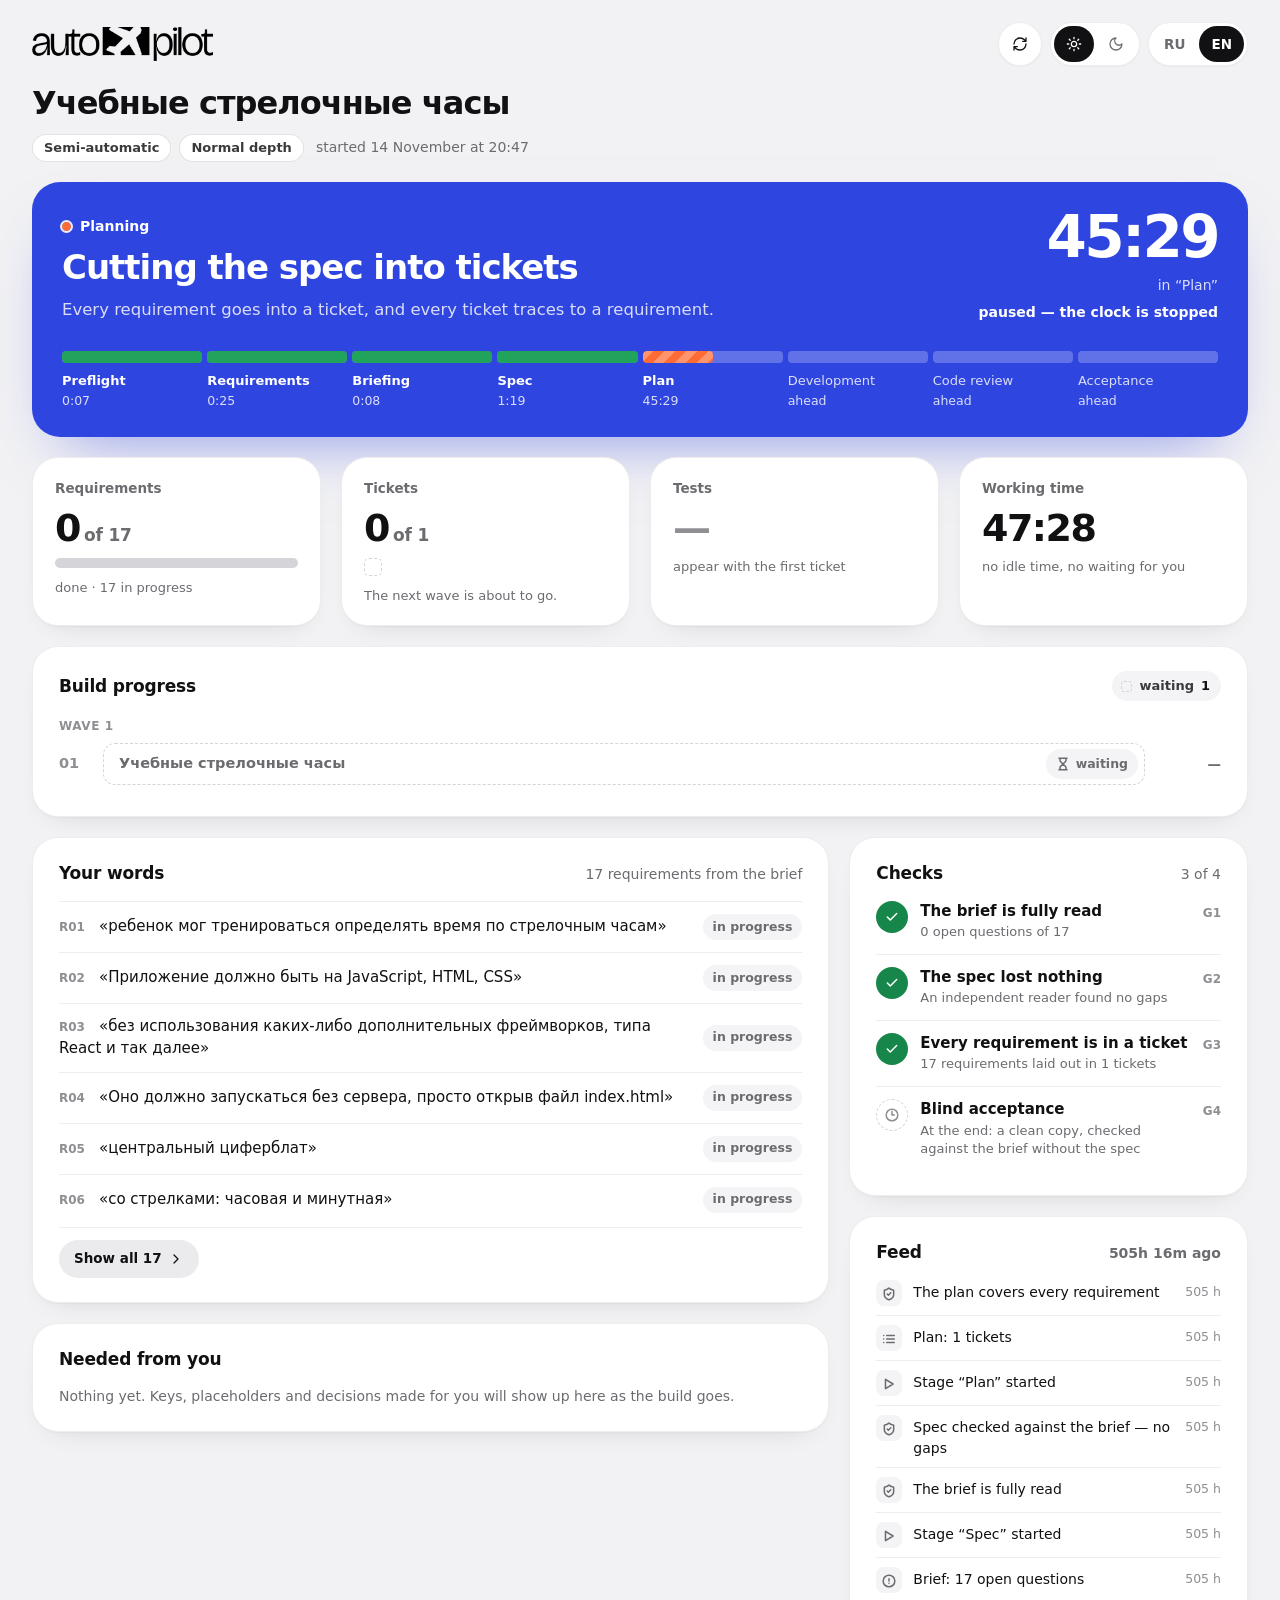
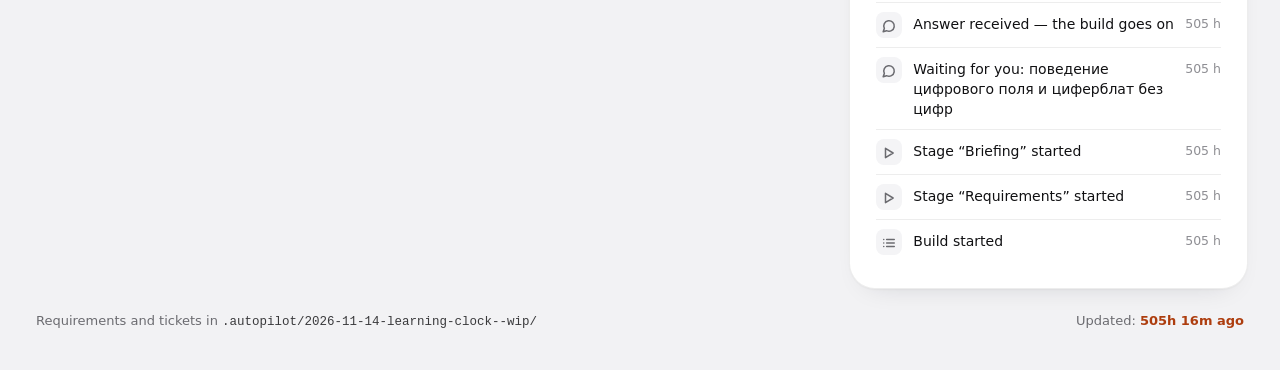
==== .autopilot/dashboard.html @ ff35b26d "Autopilot: план сборки Autopilot-Run: 2026-11-14-learning-clock" ====
<!doctype html>
<html lang="ru">
<head>
<meta charset="utf-8">
<meta name="viewport" content="width=device-width, initial-scale=1">
<title>autopilot</title>
<style>
  /* Цвет здесь — сигнал, а не украшение: у каждого состояния сборки свой.
     Синий — идёт работа, оранжевый — ждём человека или таск пишется,
     зелёный — сдано, бирюзовый — проверка, фиолетовый — ремонт, красный — упало. */
  :root{
    --bg:#F2F2F4; --card:#fff; --inset:#F4F4F6; --soft:#EBEBEE; --line:rgba(0,0,0,.07); --line2:rgba(0,0,0,.11);
    --tx:#111113; --tx2:#3A3A3C; --mut:#6B6B70; --quiet:#8E8E93;
    --hero:#2F45E0; --hero-shadow:rgba(40,60,220,.55);
    --done:#17864A; --done-soft:#E2F3E9; --done-tx:#126B3B;
    --now:#FF6B35; --now-on:#1A0D06; --now-soft:#FFE9DF; --now-tx:#AD3D0E;
    --rev:#0B7F8A; --rev-soft:#DDF2F4; --rev-tx:#08666F;
    --fix:#7C3AED; --fix-soft:#EFE7FE; --fix-tx:#6427D0;
    --bad:#DC2626; --bad-soft:#FDE6E6; --bad-tx:#B01C1C;
    --idle:#D4D4D9; --logo-filter:none;
    --sh:0 1px 2px rgba(0,0,0,.04),0 12px 30px -20px rgba(20,24,40,.2);
    --sh-raised:0 1px 2px rgba(0,0,0,.035),0 16px 36px -24px rgba(20,24,40,.24);
  }
  @media (prefers-color-scheme:dark){
    :root:not([data-theme]){
      --bg:#17181B; --card:#222327; --inset:#2C2D32; --soft:#323338; --line:rgba(255,255,255,.08); --line2:rgba(255,255,255,.14);
      --tx:#F2F2F3; --tx2:#C7C7CC; --mut:#A3A3AA; --quiet:#85858C;
      --hero:#2639C2; --hero-shadow:rgba(0,0,0,.7);
      --done:#1E9A56; --done-soft:#1C3527; --done-tx:#5BD68C;
      --now-soft:#43271C; --now-tx:#FF8A5C;
      --rev:#0E8A96; --rev-soft:#163538; --rev-tx:#6FD6E0;
      --fix:#8B4DF5; --fix-soft:#2F2448; --fix-tx:#BFA2FF;
      --bad:#E5383B; --bad-soft:#47201F; --bad-tx:#FF8B8B;
      --idle:#4A4B51; --logo-filter:invert(1);
      --sh:0 1px 0 rgba(255,255,255,.03) inset,0 12px 30px -20px rgba(0,0,0,.75);
      --sh-raised:0 16px 36px -24px rgba(0,0,0,.8);
      color-scheme:dark;
    }
  }
  :root[data-theme="dark"]{
    --bg:#17181B; --card:#222327; --inset:#2C2D32; --soft:#323338; --line:rgba(255,255,255,.08); --line2:rgba(255,255,255,.14);
    --tx:#F2F2F3; --tx2:#C7C7CC; --mut:#A3A3AA; --quiet:#85858C;
    --hero:#2639C2; --hero-shadow:rgba(0,0,0,.7);
    --done:#1E9A56; --done-soft:#1C3527; --done-tx:#5BD68C;
    --now-soft:#43271C; --now-tx:#FF8A5C;
    --rev:#0E8A96; --rev-soft:#163538; --rev-tx:#6FD6E0;
    --fix:#8B4DF5; --fix-soft:#2F2448; --fix-tx:#BFA2FF;
    --bad:#E5383B; --bad-soft:#47201F; --bad-tx:#FF8B8B;
    --idle:#4A4B51; --logo-filter:invert(1);
    --sh:0 1px 0 rgba(255,255,255,.03) inset,0 12px 30px -20px rgba(0,0,0,.75);
    --sh-raised:0 16px 36px -24px rgba(0,0,0,.8);
    color-scheme:dark;
  }
  *{box-sizing:border-box}
  [hidden]{display:none!important}
  html{-webkit-text-size-adjust:100%}
  body{margin:0;background:var(--bg);color:var(--tx);
    font:15px/1.5 -apple-system,BlinkMacSystemFont,"SF Pro Text","Segoe UI",system-ui,sans-serif;
    -webkit-font-smoothing:antialiased;font-synthesis-weight:none}
  ::selection{background:rgba(255,107,53,.25)}
  :focus-visible{outline:2px solid var(--now);outline-offset:3px}
  code,.mono{font-family:ui-monospace,"SF Mono",Menlo,Consolas,monospace}
  .tnum,.big b,.tv,.s-time,.tl-time,.ev em{font-variant-numeric:tabular-nums}
  .wrap{max-width:1320px;margin:0 auto;padding:22px 32px 40px;display:flex;flex-direction:column;gap:20px;min-width:0}
  .card{background:var(--card);border:1px solid var(--line);border-radius:26px;box-shadow:var(--sh);padding:24px 26px;min-width:0}
  .ic{width:16px;height:16px;flex:0 0 auto;fill:none;stroke:currentColor;stroke-width:1.9;stroke-linecap:round;stroke-linejoin:round}
  .ic.xs{width:14px;height:14px;stroke-width:2.6}
  .ic.m{width:20px;height:20px}
  .wt{font-size:17px;font-weight:650;letter-spacing:-.01em;margin:0;line-height:1.3;display:flex;align-items:center;gap:10px}
  .whead{display:flex;align-items:baseline;justify-content:space-between;gap:8px 12px;margin-bottom:16px;flex-wrap:wrap}
  .whead>span{font-size:14px;color:var(--mut)}

  /* ── верх ─────────────────────────────────────────────────── */
  .top{display:flex;align-items:center;justify-content:space-between;gap:12px;flex-wrap:wrap}
  .logo{height:34px;width:auto;display:block;filter:var(--logo-filter)}
  .tools{display:flex;gap:8px;align-items:center;flex-wrap:wrap}
  .tabs{display:inline-flex;gap:2px;padding:3px;border-radius:999px;background:var(--card);border:1px solid var(--line);box-shadow:var(--sh-raised)}
  .tabs button,.iconbtn{appearance:none;border:0;font:inherit;cursor:pointer;display:inline-flex;align-items:center;justify-content:center}
  .tabs button{height:36px;min-width:40px;padding:0 12px;border-radius:999px;background:transparent;color:var(--mut);font-size:13.5px;font-weight:650;transition:background .2s,color .2s}
  .tabs button:hover{color:var(--tx)}
  .tabs button[aria-pressed="true"]{background:var(--tx);color:var(--card)}
  .iconbtn{width:44px;height:44px;border-radius:999px;border:1px solid var(--line);background:var(--card);box-shadow:var(--sh-raised);color:var(--tx);transition:transform .15s}
  .iconbtn:active{transform:scale(.96)}
  /* «Обновить сейчас»: пока state.js грузится, стрелка крутится — нажатие видно */
  .iconbtn.busy svg{animation:spin .8s linear infinite}
  @keyframes spin{to{transform:rotate(360deg)}}
  .title h1{margin:0;font-size:32px;line-height:1.12;font-weight:700;letter-spacing:-.03em;text-wrap:balance;overflow-wrap:anywhere}
  .meta{display:flex;flex-wrap:wrap;align-items:center;gap:8px;margin-top:12px}
  .tag{display:inline-flex;align-items:center;height:28px;padding:0 11px;border-radius:999px;background:var(--card);border:1px solid var(--line2);font-size:13px;font-weight:600;color:var(--tx2)}
  .meta .when{font-size:14px;color:var(--mut);margin-left:4px}
  #link{background:var(--now);color:var(--now-on);border-radius:18px;padding:14px 18px;font-weight:600;font-size:14.5px;line-height:1.45;margin-bottom:0}
  .lost{max-width:1320px;margin:0 auto;padding:16px 32px 0}

  /* ── шапка состояния ─────────────────────────────────────────── */
  .hero{--h-tx:#fff;--h-mut:rgba(255,255,255,.82);--h-track:rgba(255,255,255,.24);
    border-radius:28px;padding:28px 30px 26px;display:flex;flex-direction:column;gap:28px;
    background:var(--hero);color:var(--h-tx);box-shadow:0 30px 60px -32px var(--hero-shadow);min-width:0}
  .hero.ask{background:#FF6B35;--h-tx:#1A0D06;--h-mut:rgba(26,13,6,.74);--h-track:rgba(26,13,6,.16);box-shadow:0 30px 60px -30px rgba(200,70,20,.6)}
  .hero.won{background:#17864A;--h-track:rgba(255,255,255,.22);box-shadow:0 30px 60px -30px rgba(23,134,74,.6)}
  .hero.bad{background:#C81E1E;--h-track:rgba(255,255,255,.22);box-shadow:0 30px 60px -30px rgba(200,30,30,.55)}
  .hero-top{display:flex;flex-wrap:wrap;justify-content:space-between;align-items:flex-end;gap:20px 40px}
  .hero-main{flex:1 1 420px;min-width:0}
  .state{display:inline-flex;align-items:center;gap:9px;font-size:14px;font-weight:700;margin-bottom:12px}
  .hero h2{margin:0;font-size:34px;line-height:1.1;font-weight:700;letter-spacing:-.03em;text-wrap:balance;max-width:32ch;overflow-wrap:anywhere}
  .lead{margin:12px 0 0;font-size:16.5px;line-height:1.5;color:var(--h-mut);max-width:64ch}
  .lead b{color:var(--h-tx);font-weight:650}
  .big{text-align:right;flex:0 0 auto}
  .big b{display:block;font-size:58px;line-height:.95;font-weight:700;letter-spacing:-.045em}
  .big b small{font-size:24px;letter-spacing:-.02em;font-weight:600;margin-left:6px}
  .big>span{display:block;font-size:14px;color:var(--h-mut);margin-top:10px}
  .big .paused{display:block;margin-top:6px;font-weight:650;color:var(--h-tx)}
  .hint{display:inline-flex;align-items:center;gap:10px;margin-top:18px;min-height:44px;padding:8px 18px;border-radius:22px;background:#1A0D06;color:#fff;font-size:15px;font-weight:600;line-height:1.35}
  .track{display:grid;grid-template-columns:repeat(8,minmax(0,1fr));gap:5px}
  .seg{height:12px;border-radius:4px;background:var(--h-track);overflow:hidden}
  .seg i{display:block;height:100%;border-radius:4px}
  .s-done .seg i{width:100%;background:#21A35B}
  .hero.won .s-done .seg i,.hero.bad .s-done .seg i{background:#fff}
  .hero.ask .s-done .seg i{background:#1A0D06}
  .s-now .seg i{background-color:var(--now)}
  .hero.ask .s-now .seg i{background-color:#fff}
  .s-fail .seg i{width:100%;background:#fff}
  .s-skip .seg{background:repeating-linear-gradient(135deg,var(--h-track) 0 4px,transparent 4px 8px)}
  .s-name{display:block;margin-top:10px;font-size:13px;font-weight:600;line-height:1.3}
  .s-now .s-name,.s-fail .s-name{font-weight:750}
  .s-pend .s-name,.s-skip .s-name{color:var(--h-mut);font-weight:500}
  .s-time{display:block;margin-top:2px;font-size:12.5px;color:var(--h-mut)}
  .live{width:9px;height:9px;border-radius:50%;background:var(--now);outline:2px solid rgba(255,255,255,.9);display:inline-block;flex:0 0 auto;animation:pulse 1.8s cubic-bezier(.16,1,.3,1) infinite}
  .hero.ask .live{background:#1A0D06;outline:0}
  @keyframes pulse{0%{box-shadow:0 0 0 0 rgba(255,107,53,.6)}70%{box-shadow:0 0 0 9px rgba(255,107,53,0)}100%{box-shadow:0 0 0 0 rgba(255,107,53,0)}}
  .badge-ic{width:26px;height:26px;border-radius:50%;background:#fff;display:inline-flex;align-items:center;justify-content:center}
  .hero.won .badge-ic{color:#17864A}.hero.bad .badge-ic{color:#C81E1E}.hero.ask .badge-ic{color:#C2410C}
  .stripes{background-image:linear-gradient(135deg,rgba(255,255,255,.28) 25%,transparent 25%,transparent 50%,rgba(255,255,255,.28) 50%,rgba(255,255,255,.28) 75%,transparent 75%,transparent);background-size:22px 22px;animation:stripes 1.1s linear infinite}
  .hero.ask .stripes{background-image:linear-gradient(135deg,rgba(255,107,53,.5) 25%,transparent 25%,transparent 50%,rgba(255,107,53,.5) 50%,rgba(255,107,53,.5) 75%,transparent 75%,transparent)}
  @keyframes stripes{to{background-position:22px 0}}

  /* ── плитки ───────────────────────────────────────────────── */
  .tiles{display:grid;grid-template-columns:repeat(4,minmax(0,1fr));gap:20px}
  .tile{display:flex;flex-direction:column;gap:11px;padding:20px 22px}
  .tk{font-size:13.5px;font-weight:600;color:var(--mut)}
  .tv{font-size:38px;line-height:1;font-weight:700;letter-spacing:-.04em}
  .tv small{font-size:17px;font-weight:600;color:var(--mut);letter-spacing:-.01em;margin-left:4px}
  .tv.dim{color:var(--quiet)}
  .ts{font-size:13px;color:var(--mut);line-height:1.4}
  .stack{display:flex;height:10px;border-radius:5px;overflow:hidden;gap:2px;background:var(--inset)}
  .stack i{display:block;height:100%}
  .sq{display:flex;gap:5px;flex-wrap:wrap}
  .sq i{width:18px;height:18px;border-radius:5px;display:block}
  .okb{display:inline-flex;align-items:center;gap:6px;height:26px;padding:0 10px;border-radius:999px;font-size:12.5px;font-weight:700;align-self:flex-start;color:#fff}

  /* ── цвета статусов ───────────────────────────────────────── */
  .f-done{background:var(--done);color:#fff}
  .f-now{background-color:var(--now);color:var(--now-on)}
  .f-rev{background:var(--rev);color:#fff}
  .f-fix{background:var(--fix);color:#fff}
  .f-bad{background:var(--bad);color:#fff}
  .f-wait{background:transparent;color:var(--mut);border:1.5px dashed var(--idle)}
  .f-idle{background:var(--idle)}
  .f-q{background:var(--quiet)}

  /* ── ход сборки ───────────────────────────────────────────── */
  .legend{display:flex;flex-wrap:wrap;gap:6px}
  .lg{display:inline-flex;align-items:center;gap:7px;height:30px;padding:0 11px 0 9px;border-radius:999px;background:var(--inset);font-size:13px;font-weight:600;color:var(--tx2)}
  .lg i{width:11px;height:11px;border-radius:3px;display:block}
  .lg b{font-weight:750;color:var(--tx)}
  .wave{display:flex;flex-wrap:wrap;align-items:baseline;gap:4px 8px;font-size:12px;font-weight:750;letter-spacing:.05em;text-transform:uppercase;color:var(--quiet);margin:18px 0 8px}
  .whead+.wave{margin-top:4px}
  .wave span{text-transform:none;letter-spacing:0;font-weight:500;font-size:13px}
  .tl{display:grid;grid-template-columns:32px minmax(0,1fr) 64px;gap:4px 12px;align-items:center;margin-bottom:7px}
  .tl-id{font-size:14.5px;font-weight:750;color:var(--quiet)}
  .tl-id.on{color:var(--tx)}
  .bar{height:42px;border-radius:12px;display:flex;align-items:center;justify-content:space-between;gap:10px;padding:0 6px 0 15px;font-size:14.5px;font-weight:650;min-width:0}
  .bar .nm{overflow:hidden;text-overflow:ellipsis;white-space:nowrap;min-width:0}
  .chipin{flex:0 0 auto;display:inline-flex;align-items:center;gap:6px;height:30px;padding:0 10px;border-radius:999px;background:rgba(255,255,255,.2);font-size:12.5px;font-weight:700;white-space:nowrap}
  .f-now .chipin{background:rgba(26,13,6,.12)}
  .f-wait .chipin{background:var(--inset);color:var(--mut)}
  .tl-time{font-size:13.5px;font-weight:650;text-align:right;color:var(--mut);white-space:nowrap}
  .tl-time.now{color:var(--now-tx)}.tl-time.fix{color:var(--fix-tx)}.tl-time.rev{color:var(--rev-tx)}.tl-time.bad{color:var(--bad-tx)}
  .tl-note{grid-column:2/4;display:flex;gap:8px;align-items:flex-start;font-size:13.5px;line-height:1.45;padding:1px 2px 6px;overflow-wrap:anywhere}
  .tl-note.fix{color:var(--fix-tx)}.tl-note.rev{color:var(--rev-tx)}.tl-note.bad{color:var(--bad-tx)}
  .tl-note .ic{margin-top:2px}

  /* ── колонки и списки ─────────────────────────────────────── */
  .cols{display:grid;grid-template-columns:minmax(0,2fr) minmax(0,1fr);gap:20px;align-items:start}
  .col{display:flex;flex-direction:column;gap:20px;min-width:0}
  .chips{display:flex;flex-wrap:wrap;gap:6px;margin-bottom:10px}
  .chip{appearance:none;height:36px;padding:0 14px;border-radius:999px;border:0;background:var(--soft);color:var(--tx);font:inherit;font-size:13.5px;font-weight:600;cursor:pointer;display:inline-flex;align-items:center;gap:7px}
  .chip i{width:9px;height:9px;border-radius:3px;display:block}
  .chip span{color:var(--mut);font-weight:500}
  .chip[aria-pressed="true"]{background:var(--tx);color:var(--card)}
  .chip[aria-pressed="true"] span{color:inherit;opacity:.7}
  .req{display:grid;grid-template-columns:minmax(0,1fr) auto;gap:14px;align-items:center;padding:12px 0;border-top:1px solid var(--line)}
  .req p{margin:0;font-size:15px;line-height:1.45;overflow-wrap:anywhere}
  .rid{display:inline-block;min-width:40px;font-size:12px;color:var(--quiet);font-weight:750}
  .why{display:block;font-size:13px;color:var(--mut);margin-top:3px;padding-left:40px;line-height:1.45}
  .pill{display:inline-flex;align-items:center;height:26px;padding:0 10px;border-radius:999px;font-size:12.5px;font-weight:700;white-space:nowrap}
  .p-done{background:var(--done-soft);color:var(--done-tx)}
  .p-now{background:var(--now-soft);color:var(--now-tx)}
  .p-mut{background:var(--inset);color:var(--mut)}
  .p-bad{background:var(--bad-soft);color:var(--bad-tx)}
  .more{margin-top:2px;padding-top:12px;border-top:1px solid var(--line)}
  .btn-soft{appearance:none;height:38px;padding:0 15px;border-radius:999px;border:0;background:var(--soft);color:var(--tx);font:inherit;font-size:13.5px;font-weight:600;cursor:pointer;display:inline-flex;align-items:center;gap:6px}
  .gate{display:grid;grid-template-columns:32px minmax(0,1fr) auto;gap:12px;align-items:start;padding:12px 0;border-top:1px solid var(--line)}
  .whead+.gate{border-top:0;padding-top:0}
  .gi{width:32px;height:32px;border-radius:50%;display:flex;align-items:center;justify-content:center}
  .gi.ok{background:var(--done);color:#fff}
  .gi.wait{color:var(--quiet);border:1.5px dashed var(--idle)}
  .gi.warn{background:var(--now);color:var(--now-on)}
  .gi.bad{background:var(--bad);color:#fff}
  .gt{font-size:15px;font-weight:650;line-height:1.35}
  .gs{font-size:13px;color:var(--mut);margin-top:2px;line-height:1.45}
  .gk{font-size:12px;font-weight:750;color:var(--quiet);padding-top:3px}
  .ev{display:grid;grid-template-columns:26px minmax(0,1fr) auto;gap:11px;align-items:start;padding:9px 0;font-size:14px;line-height:1.45;border-top:1px solid var(--line)}
  .whead+.ev{border-top:0;padding-top:0}
  .ei{width:26px;height:26px;border-radius:8px;display:flex;align-items:center;justify-content:center;background:var(--inset);color:var(--mut)}
  .ev>span{padding-top:2px;overflow-wrap:anywhere}
  .ev em{font-style:normal;font-size:12.5px;color:var(--quiet);white-space:nowrap;padding-top:3px}
  .need{padding:13px 0;border-top:1px solid var(--line)}
  .whead+.need{border-top:0;padding-top:0}
  .nh{display:flex;justify-content:space-between;align-items:baseline;gap:8px;font-size:15px;font-weight:650}
  .nh span{font-size:14px;font-weight:600;color:var(--mut)}
  .keys{display:flex;flex-wrap:wrap;gap:6px;margin-top:10px}
  .key{font-size:12.5px;padding:5px 9px;border-radius:9px;background:var(--inset);color:var(--tx2);overflow-wrap:anywhere}
  .nl{margin:8px 0 0;padding:0;list-style:none;font-size:14px;color:var(--tx2);line-height:1.45}
  .nl li{overflow-wrap:anywhere}
  .nl li+li{margin-top:7px}
  .nl.n0{margin-top:0}
  .nl+.btn-soft{margin-top:12px}
  .prep{border:2px solid var(--now)}
  .prep .wt i{width:28px;height:28px;border-radius:8px;background:var(--now);color:var(--now-on);display:inline-flex;align-items:center;justify-content:center}
  .blind-top{display:flex;align-items:center;gap:18px;margin-bottom:6px;flex-wrap:wrap}
  .blind-top b{font-size:38px;font-weight:700;letter-spacing:-.04em;line-height:1}
  .blind-top b small{font-size:17px;color:var(--mut);font-weight:600;margin-left:4px}
  .blind-top p{margin:0;flex:1 1 260px;font-size:14px;line-height:1.5;color:var(--mut)}
  .empty{display:flex;gap:12px;align-items:flex-start;padding:16px 18px;border-radius:16px;border:1.5px dashed var(--idle);font-size:14.5px;line-height:1.5;color:var(--tx2)}
  .empty .ic{color:var(--mut);margin-top:3px}
  .muted{color:var(--mut);font-size:14px;line-height:1.5;margin:0}
  footer{display:flex;flex-wrap:wrap;justify-content:space-between;gap:6px 20px;font-size:13px;color:var(--mut);padding:2px 4px 0}
  footer code{font-size:12.5px;color:var(--tx2);overflow-wrap:anywhere}
  .stale{color:var(--now-tx);font-weight:650}

  /* Появление — один раз, при первой отрисовке: страница перерисовывается
     на каждом событии сборки, и анимация на каждом круге мигала бы. */
  .boot .w{animation:rise .8s cubic-bezier(.16,1,.3,1) both}
  .boot .w:nth-child(2){animation-delay:.05s}.boot .w:nth-child(3){animation-delay:.1s}
  @keyframes rise{from{transform:translateY(10px);filter:blur(5px);opacity:.01}to{transform:none;filter:none;opacity:1}}
  @media (prefers-reduced-motion:reduce){.boot .w,.live,.stripes,.iconbtn.busy svg{animation:none}}

  /* ── ширина ───────────────────────────────────────────────── */
  @media (max-width:1180px){.tiles{grid-template-columns:repeat(2,minmax(0,1fr))}}
  @media (max-width:1040px){.cols{grid-template-columns:minmax(0,1fr)}}
  /* Узкая панель рядом с чатом — главный способ смотреть дашборд. Здесь всё
     плотнее: те же блоки, но цифры и полосы под ширину 380–900 px, а не экрана. */
  @media (max-width:900px){
    body{font-size:14px}
    .wrap{padding:14px 14px 28px;gap:12px}
    .lost{padding:12px 14px 0}
    .logo{height:24px}
    .tabs button{height:30px;min-width:34px;padding:0 9px;font-size:12.5px}
    .iconbtn{width:36px;height:36px}
    .title h1{font-size:21px;letter-spacing:-.02em}
    .meta{margin-top:8px;gap:6px}
    .tag{height:24px;padding:0 9px;font-size:12px}
    .meta .when{font-size:12.5px}
    .card{padding:16px;border-radius:18px}
    .wt{font-size:15px}
    .whead{margin-bottom:12px}
    .whead>span{font-size:12.5px}
    .hero{padding:18px 18px 16px;border-radius:20px;gap:18px}
    .hero-top{gap:14px;align-items:flex-start}
    .hero-main{flex-basis:100%}
    .state{font-size:12.5px;margin-bottom:8px}
    .hero h2{font-size:21px;letter-spacing:-.02em;max-width:none}
    .lead{font-size:14px;margin-top:8px}
    .big{text-align:left}
    .big b{font-size:30px;letter-spacing:-.03em}
    .big b small{font-size:15px}
    .big>span{font-size:12.5px;margin-top:4px}
    .hint{font-size:13.5px;margin-top:12px;padding:8px 14px;min-height:38px}
    .track{grid-template-columns:repeat(4,minmax(0,1fr));gap:12px 4px}
    .seg{height:8px;border-radius:3px}
    .s-name{font-size:12px;margin-top:6px}
    .s-time{font-size:11.5px}
    .tiles{gap:12px}
    .tile{padding:14px;gap:8px}
    .tk{font-size:12.5px}
    .tv{font-size:24px;letter-spacing:-.03em}
    .tv small{font-size:13px}
    .ts{font-size:12px}
    .stack{height:7px}
    .sq{gap:4px}.sq i{width:13px;height:13px;border-radius:4px}
    .okb{height:22px;font-size:11.5px;padding:0 8px}
    .lg{height:26px;font-size:12px;padding:0 9px 0 8px}
    .wave{font-size:11px;margin:14px 0 6px}
    .wave span{font-size:12px}
    .tl{grid-template-columns:22px minmax(0,1fr) 44px;gap:3px 8px;margin-bottom:5px}
    .tl-id{font-size:12.5px}
    .bar{height:32px;border-radius:9px;font-size:13px;padding:0 4px 0 11px;gap:6px}
    .chipin{height:24px;padding:0 7px;font-size:11.5px}
    .chipin .lbl{display:none}
    .tl-time{font-size:12px}
    .tl-note{font-size:12.5px}
    .chip{height:30px;padding:0 11px;font-size:12.5px}
    .req{padding:10px 0;gap:10px}
    .req p{font-size:13.5px}
    .why{padding-left:0;font-size:12.5px}
    .rid{min-width:34px;font-size:11.5px}
    .pill{height:22px;font-size:11.5px;padding:0 8px}
    .gate{grid-template-columns:26px minmax(0,1fr) auto;padding:10px 0;gap:10px}
    .gi{width:26px;height:26px}
    .gt{font-size:13.5px}.gs{font-size:12px}
    .ev{grid-template-columns:22px minmax(0,1fr) auto;font-size:13px;gap:9px}
    .ei{width:22px;height:22px;border-radius:7px}
    .nh{font-size:13.5px}.nl{font-size:13px}
    .key{font-size:11.5px}
    .btn-soft{height:32px;font-size:12.5px}
    .blind-top b{font-size:26px}
    .empty{font-size:13.5px;padding:12px 14px}
    footer{font-size:12px}
  }
  @media (max-width:440px){
    .hero h2{font-size:19px}
    .tiles{grid-template-columns:repeat(2,minmax(0,1fr));gap:10px}
    .tv{font-size:22px}
    .req{grid-template-columns:minmax(0,1fr)}
    .req .pill{justify-self:start}
  }
</style>
</head>
<body>
<!-- Плашка о потере связи живёт вне #app: render() переписывает #app целиком. -->
<div class="lost" hidden><div id="link" role="status" hidden></div></div>
<div class="wrap" id="app"></div>

<!-- Состояние приходит двумя путями, и порядок этих двух тегов — весь смысл.
     Сначала снимок, вписанный внутрь страницы: он есть всегда, поэтому дашборд
     показывает данные, чем бы его ни открыли — двойным кликом, панелью через
     data:, с мёртвым сервером, через месяц после прогона. Потом файл рядом: он
     перекрывает снимок там, где у страницы есть адрес, и он же подгружается
     заново каждые десять секунд, чтобы часы шли без перезагрузки.
     Разойтись в противоположные стороны им нечем: файл пишется на каждой
     правке, снимок — на каждом вызове .autopilot/ap.py, и он же вписывает
     файл в страницу, так что снимок либо равен файлу, либо старше его.
     Между маркерами правит только ap.py; руками — никогда. -->
<script>/*STATE-BEGIN*/window.STATE={"version": 2, "slug": "learning-clock", "dir": "2026-11-14-learning-clock--wip", "title": "Учебные стрелочные часы", "mode": "semi", "depth": "normal", "tier": "T0", "briefFile": "2026-11-14-brief.md", "memoryFile": "AGENTS.md", "memoryOwner": "autopilot", "skillDir": "/Users/andrei/.agents/skills/autopilot", "baseCommit": null, "startedAt": "2026-11-14T23:47:32+03:00", "updatedAt": "2026-11-14T23:50:43+03:00", "finishedAt": null, "stages": [{"id": "preflight", "status": "done", "startedAt": "2026-11-14T23:47:32+03:00", "finishedAt": "2026-11-14T23:47:39+03:00"}, {"id": "manifest", "status": "done", "startedAt": "2026-11-14T23:47:39+03:00", "finishedAt": "2026-11-14T23:48:04+03:00"}, {"id": "briefing", "status": "done", "startedAt": "2026-11-14T23:48:04+03:00", "finishedAt": "2026-11-14T23:48:55+03:00"}, {"id": "spec", "status": "done", "startedAt": "2026-11-14T23:48:55+03:00", "finishedAt": "2026-11-14T23:50:14+03:00"}, {"id": "plan", "status": "active", "startedAt": "2026-11-14T23:50:14+03:00"}, {"id": "build", "status": "pending"}, {"id": "review", "status": "pending"}, {"id": "final", "status": "pending"}], "requirements": {"total": 17, "done": 0, "inTicket": 17, "inSpec": 0, "placeholder": 0, "deferred": 0, "dropped": 0}, "tickets": [{"id": "01", "title": "Учебные стрелочные часы", "requirements": ["R01", "R02", "R03", "R04", "R05", "R06", "R07", "R08", "R09", "R10", "R11", "R12", "R13", "R14", "R15", "R16", "R17"], "blockedBy": [], "wave": 1, "zone": ["index.html", "style.css", "script.js", "tests/"], "review": "нет", "model": "обычная", "status": "pending", "retries": 0, "repairs": 0}], "tests": null, "debt": {"placeholders": [], "assumptions": [], "emptyEnv": []}, "additions": [], "coverage": {"found": 0, "fixed": 0, "deferred": 0, "items": []}, "concerns": [], "blind": null, "beats": ["2026-11-14T23:47:32+03:00", "2026-11-14T23:47:39+03:00", "2026-11-14T23:48:04+03:00", "2026-11-14T23:48:12+03:00", "2026-11-14T23:48:55+03:00", "2026-11-14T23:49:45+03:00", "2026-11-14T23:50:14+03:00", "2026-11-14T23:50:43+03:00"], "rev": 14, "waiting": null, "waits": [{"kind": "briefing", "from": "2026-11-14T23:48:12+03:00", "to": "2026-11-14T23:48:55+03:00"}], "log": [{"t": "2026-11-14T23:47:32+03:00", "k": "init"}, {"t": "2026-11-14T23:47:39+03:00", "k": "stage", "id": "manifest", "act": "start"}, {"t": "2026-11-14T23:48:04+03:00", "k": "stage", "id": "briefing", "act": "start"}, {"t": "2026-11-14T23:48:12+03:00", "k": "ask", "kind": "briefing", "note": "поведение цифрового поля и циферблат без цифр"}, {"t": "2026-11-14T23:48:55+03:00", "k": "answered", "kind": "briefing"}, {"t": "2026-11-14T23:48:55+03:00", "k": "gate", "g": "G1", "ok": false, "open": 17, "total": 17}, {"t": "2026-11-14T23:48:55+03:00", "k": "stage", "id": "spec", "act": "start"}, {"t": "2026-11-14T23:49:45+03:00", "k": "tier", "v": "T1"}, {"t": "2026-11-14T23:49:45+03:00", "k": "gate", "g": "G1", "ok": true, "open": 0, "total": 17}, {"t": "2026-11-14T23:50:14+03:00", "k": "gate", "g": "G2", "ok": true, "found": 0, "fixed": 0, "deferred": 0}, {"t": "2026-11-14T23:50:14+03:00", "k": "stage", "id": "plan", "act": "start"}, {"t": "2026-11-14T23:50:43+03:00", "k": "tier", "v": "T0"}, {"t": "2026-11-14T23:50:43+03:00", "k": "tickets", "n": 1}, {"t": "2026-11-14T23:50:43+03:00", "k": "gate", "g": "G3", "ok": true, "problems": 0}], "reqList": [{"id": "R01", "text": "«ребенок мог тренироваться определять время по стрелочным часам»", "status": "in-ticket"}, {"id": "R02", "text": "«Приложение должно быть на JavaScript, HTML, CSS»", "status": "in-ticket"}, {"id": "R03", "text": "«без использования каких-либо дополнительных фреймворков, типа React и так далее»", "status": "in-ticket"}, {"id": "R04", "text": "«Оно должно запускаться без сервера, просто открыв файл index.html»", "status": "in-ticket"}, {"id": "R05", "text": "«центральный циферблат»", "status": "in-ticket"}, {"id": "R06", "text": "«со стрелками: часовая и минутная»", "status": "in-ticket"}, {"id": "R07", "text": "«Ниже должно быть поле, в которое можно ввести время обычными цифрами»", "status": "in-ticket"}, {"id": "R08", "text": "«опцию, чтобы поле со временем можно было скрывать»", "status": "in-ticket"}, {"id": "R09", "text": "«Стрелки можно передвигать просто мышкой, ухватившись за стрелочку и передвигая ее»", "status": "in-ticket"}, {"id": "R10", "text": "«когда я прокручиваю минутную стрелку, часовая также двигается»", "status": "in-ticket"}, {"id": "R11", "text": "«можно их рассинхронизировать, сделать, чтобы они были несинхронными»", "status": "in-ticket"}, {"id": "R12", "text": "«я могу поставить их как угодно, то есть выставив даже нереальное время, которого быть не может»", "status": "in-ticket"}, {"id": "R13", "text": "«с обычными цифрами»", "status": "in-ticket"}, {"id": "R14", "text": "«с римскими цифрами»", "status": "in-ticket"}, {"id": "R15", "text": "«без римских цифр»", "status": "in-ticket"}, {"id": "R16", "text": "«с отображением минут, чтобы по контуру циферблата были написаны минуты»", "status": "in-ticket"}, {"id": "R17", "text": "«либо можно их убирать»", "status": "in-ticket"}], "gates": {"G1": {"ok": true, "at": "2026-11-14T23:49:45+03:00", "open": 0, "total": 17}, "G2": {"ok": true, "at": "2026-11-14T23:50:14+03:00", "found": 0, "fixed": 0, "deferred": 0}, "G3": {"ok": true, "at": "2026-11-14T23:50:43+03:00", "problems": 0}}, "result": null};/*STATE-END*/</script>
<script src="state.js"></script>

<script>
// Полный цикл сборки. state.js может прислать меньше — недостающие показываем как pending.
const STAGE_IDS = ['preflight','manifest','briefing','spec','plan','build','review','final'];
const POLL_MS = 10000;
const IDLE_CAP_MS = 2700000;

// Логотип — одна картинка: в тёмной теме её инвертирует CSS (--logo-filter).
const LOGO = "[data-uri]";

const IC = {
  check: 'M20 6 9 17l-5-5',
  clock: 'M12 6v6h4M22 12a10 10 0 1 1-20 0 10 10 0 0 1 20 0',
  rotate: 'M3 12a9 9 0 1 0 9-9 9.75 9.75 0 0 0-6.74 2.74L3 8M3 3v5h5',
  pen: 'M12 20h9M16.38 3.62a1 1 0 0 1 3 3L7.37 18.64a2 2 0 0 1-.86.5l-2.87.84a.5.5 0 0 1-.62-.62l.84-2.87a2 2 0 0 1 .5-.86z',
  play: 'M6 4l13 8-13 8V4z',
  list: 'M8 6h13M8 12h13M8 18h13M3 6h.01M3 12h.01M3 18h.01',
  shield: 'M20 13c0 5-3.5 7.5-7.66 8.95a1 1 0 0 1-.67-.01C7.5 20.5 4 18 4 13V6a1 1 0 0 1 1-1c2 0 4.5-1.2 6.24-2.72a1.17 1.17 0 0 1 1.52 0C14.51 3.81 17 5 19 5a1 1 0 0 1 1 1zM9 12l2 2 4-4',
  msg: 'M7.9 20A9 9 0 1 0 4 16.1L2 22Z',
  alert: 'M22 12a10 10 0 1 1-20 0 10 10 0 0 1 20 0M12 8v4M12 16h.01',
  x: 'M18 6 6 18M6 6l12 12',
  flag: 'M4 15s1-1 4-1 5 2 8 2 4-1 4-1V3s-1 1-4 1-5-2-8-2-4 1-4 1zM4 22v-7',
  chev: 'm9 18 6-6-6-6',
  up: 'm18 15-6-6-6 6',
  plus: 'M12 5v14M5 12h14',
  hourglass: 'M5 22h14M5 2h14M17 22v-4.17a2 2 0 0 0-.59-1.42L12 12l-4.41 4.41A2 2 0 0 0 7 17.83V22M7 2v4.17a2 2 0 0 0 .59 1.42L12 12l4.41-4.41A2 2 0 0 0 17 6.17V2',
  sun: 'M12 8a4 4 0 1 0 0 8 4 4 0 0 0 0-8M12 2v2M12 20v2M4.93 4.93l1.41 1.41M17.66 17.66l1.41 1.41M2 12h2M20 12h2M6.34 17.66l-1.41 1.41M19.07 4.93l-1.41 1.41',
  moon: 'M12 3a6 6 0 0 0 9 9 9 9 0 1 1-9-9Z',
  sync: 'M3 12a9 9 0 0 1 9-9 9.75 9.75 0 0 1 6.74 2.74L21 8M21 3v5h-5M21 12a9 9 0 0 1-9 9 9.75 9.75 0 0 1-6.74-2.74L3 16M8 16H3v5'
};
const ic = (n, cls) => `<svg class="ic${cls ? ' ' + cls : ''}" viewBox="0 0 24 24" aria-hidden="true"><path d="${IC[n]}"/></svg>`;

const systemDark = () => {
  try { return matchMedia('(prefers-color-scheme: dark)').matches; } catch(e) { return false; }
};
const storedTheme = () => {
  try { return localStorage.getItem('autopilot-theme'); } catch(e) { return null; }
};
// Явный выбор пользователя перевешивает системную тему; до первого клика — системная.
function effectiveTheme(){
  return storedTheme() || (systemDark() ? 'dark' : 'light');
}
function applyTheme(t){
  if (t) document.documentElement.setAttribute('data-theme', t);
  else document.documentElement.removeAttribute('data-theme');
}

const plural = (n, one, few, many) => {
  const a = Math.abs(n) % 10, b = Math.abs(n) % 100;
  if (a === 1 && b !== 11) return one;
  if (a >= 2 && a <= 4 && (b < 12 || b > 14)) return few;
  return many;
};
const en = (n, one, many) => n === 1 ? one : many;
const q = (s, lang) => lang === 'en' ? `“${s}”` : `«${s}»`;

const I18N = {
  ru:{lang:"ru",of:"из",
    stages:{preflight:"Подготовка",manifest:"Требования",briefing:"Брифинг",spec:"Спецификация",
      plan:"План",build:"Разработка",review:"Код-ревью",final:"Приёмка"},
    modes:{full:"Полный автомат",semi:"Полуавтомат",interview:"Интервью",manual:"Ручной режим"},
    depths:{strict:"Строго по брифу",normal:"Обычная глубина",deep:"Максимальная глубина"},
    started:t=>`начата ${t}`,startedRange:(a,b)=>`${a} — ${b}`,today:"сегодня в",
    refresh:"Обновить сейчас",langLabel:"Язык",themeLabel:"Тема",themeLight:"Светлая тема",themeDark:"Тёмная тема",
    lost:"Связь с дашбордом пропала — на экране последнее, что он успел получить. Так бывает, когда компьютер засыпает. Скажи агенту «подними дашборд»: страница подхватит его сама, перезагружать не нужно.",
    stateRun:{preflight:"Идёт подготовка",manifest:"Разбор требований",briefing:"Идёт брифинг",spec:"Пишется спецификация",
      plan:"Составляется план",build:"Идёт разработка",review:"Идёт код-ревью",final:"Идёт приёмка"},
    h2Run:{preflight:"Готовлю репозиторий и дашборд",manifest:"Разбираю бриф на требования — слово в слово",
      briefing:"Ищу в брифе то, что нельзя построить как написано",spec:"Пишу спецификацию по твоим словам",
      plan:"Режу спецификацию на таски",review:"Проверяю всю сборку целиком",final:"Проверяю результат вслепую — по брифу, без спецификации"},
    leadRun:{preflight:"Дальше бриф разрежется на требования, и ни одно не потеряется до конца сборки.",
      manifest:"Каждое требование хранит твои точные слова — по ним сборку проверят в конце.",
      briefing:"Если найдётся развилка, которую решать тебе, вопрос придёт в чат.",
      spec:"Потом независимый читатель сверит спецификацию с брифом — без моих пересказов.",
      plan:"Каждое требование попадёт в таск, и каждый таск — от требования.",
      review:"Одно ревью всей ветки с проверкой безопасности. Всё, что стоит поправить, исправит один таск.",
      final:"Проверяющий получает только твой бриф и чистую копию репозитория."},
    buildH2:(d,n,r)=>d ? `Сдано ${d} ${plural(d,'таск','таска','тасков')} из ${n}${r ? `, ещё ${r} в работе` : ''}`
      : `${n} ${plural(n,'таск','таска','тасков')} в плане${r ? `, ${r} уже в работе` : ''}`,
    buildAllDone:n=>`Все ${n} ${plural(n,'таск','таска','тасков')} сданы`,
    leadWriting:l=>`Пишется ${l}.`,leadReview:l=>`На проверке: ${l}.`,leadRepair:l=>`В ремонте после ревью: ${l}.`,
    leadFailed:l=>`Не собрался: ${l}.`,leadIdle:"Следующая волна вот-вот уйдёт.",
    waitState:"Сборка ждёт тебя",
    waitH2:{briefing:"Ответь в чате на вопросы по брифу",spec:"Посмотри спецификацию и скажи «ок»",
      plan:"Посмотри план и скажи «ок»",action:"Нужно твоё решение перед необратимым шагом",stop:"Сборка остановлена — нужен ты"},
    waitHint:"Ответ — в чате. Дальше сборка пойдёт сама",waitBig:"ждём ответа · часы сборки стоят",
    failState:"Сборка остановилась",failH2:n=>`Этап «${n}» не прошёл`,
    doneState:"Сдано",doneDefault:"Сборка сдана",
    doneWarnState:"Сдано с оговорками",doneWarn:p=>`Не закрыто: ${p}.`,doneWarnMore:n=>`и ещё ${n}`,doneByUser:w=>`Сдано по твоим словам: ${w}.`,
    doneNeed:(k,p)=>`Для настоящего запуска ${[k ? `впиши <b>${k} ${plural(k,'ключ','ключа','ключей')}</b> в .env` : '', p ? `замени <b>${p} ${plural(p,'заглушку','заглушки','заглушек')}</b> своими данными` : ''].filter(Boolean).join(' и ')}.`,
    doneNothing:"От тебя ничего не нужно — можно пользоваться.",
    doneBig:t=>`в работе · сдано в ${t}`,
    etaLbl:"осталось — с ревью и приёмкой",etaLate:"осталось — до сдачи",stageClock:n=>`на этапе «${n}»`,
    paused:"пауза — часы стоят",min:"мин",hr:"ч",
    ahead:"впереди",skipped:"пропущен",failedSt:"не прошёл",waitingSt:"ждём ответа",
    tReqs:"Требования",tTickets:"Таски",tTests:"Тесты",tTime:"В работе",tBlind:"Слепая приёмка",
    reqParts:{done:"сделано",work:n=>`${n} в работе`,open:n=>`${n} ${plural(n,'разбирается','разбираются','разбираются')}`,ph:n=>`${n} ${plural(n,'ждёт','ждут','ждут')} твоих данных`,
      def:n=>`${n} отложено`,drop:n=>`${n} снято тобой`},
    reqLater:"появятся после разбора брифа",
    tkParts:{now:n=>`пишется ${n}`,rev:n=>`проверка ${n}`,fix:n=>`ремонт ${n}`,bad:n=>`упало ${n}`,
      all:"все сданы",retry:n=>`${n} ${plural(n,'повтор','повтора','повторов')}`,repair:n=>`${n} ${plural(n,'ремонт','ремонта','ремонтов')}`},
    tkLater:"появятся после плана",noSplit:"без разбивки",
    testsOk:"0 упало",testsBad:n=>`${n} упало`,testsSub:"после последнего сданного таска",testsFinal:"финальный прогон",testsLater:"появятся с первым таском",
    timeSub:"без простоев и ожидания ответа",median:m=>`таск в среднем ${m} мин`,
    blindSub:(m,f)=>m ? `${m} ${plural(m,'расхождение','расхождения','расхождений')}` : "расхождений нет",
    build:"Ход сборки",
    kinds:{done:"готово",now:"пишется",rev:"проверка",fix:"ремонт",bad:"упало",wait:"ждёт"},
    chip:{done:"сдан",now:"пишется",rev:"проверка",fix:"ремонт",bad:"не собрался",wait:"ждёт"},
    wave:n=>`Волна ${n}`,waveSub:c=>`— ${c} ${plural(c,'таск','таска','тасков')} параллельно`,
    waveWaits:l=>`— ждёт ${l.length > 1 ? 'таски' : 'таск'} ${l.join(', ')}`,
    noteReview:r=>`Проверяется отдельно: ${r}`,noteRepair:r=>`Ревью вернуло: ${r}`,
    noTickets:"Таски появятся после спецификации и плана. Разработка пойдёт сама.",
    t0:"Ярус T0 — собирается за один заход, без разбивки на таски.",
    words:"Твои слова",wordsSub:n=>`${n} ${plural(n,'требование','требования','требований')} из брифа`,
    rs:{done:"сделано",work:"в работе",open:"разбирается",placeholder:"нужны твои данные",deferred:"отложено",dropped:"снято тобой"},
    fAll:"Все",fDone:"Сделано",fWork:"В работе",fOpen:"Разбирается",fPh:"Нужны твои данные",fDef:"Отложено",fDrop:"Снято",
    showAll:n=>`Показать все ${n}`,collapse:"Свернуть",more:n=>`Ещё ${n}`,
    gates:"Проверки",gatesOf:n=>`${n} из 4`,
    gT:{G1:"Бриф разобран до конца",G2:"Спецификация ничего не потеряла",G3:"Каждое требование — в таске",G4:"Слепая приёмка"},
    g1ok:n=>`0 открытых вопросов из ${n}`,g1bad:n=>`${n} ${plural(n,'вопрос','вопроса','вопросов')} ещё ${plural(n,'открыт','открыты','открыто')}`,
    g1ask:"Ждёт твоих ответов в чате",g1later:"Впереди: после брифинга",
    g2:(f,x,d)=>f ? `Независимый читатель нашёл ${f} ${plural(f,'пропуск','пропуска','пропусков')}: ${x} ${plural(x,'дописан','дописано','дописано')}, ${d} отложено` : "Независимый читатель пропусков не нашёл",
    g2later:"Впереди: независимый читатель сверит её с брифом",
    g3ok:(r,t)=>`${r} ${plural(r,'требование','требования','требований')} разложено на ${t} ${plural(t,'таск','таска','тасков')}`,
    g3bad:n=>`${n} ${plural(n,'проблема','проблемы','проблем')} в плане — план переделывается`,g3later:"Впереди, на этапе плана",
    g4:(m,c,x)=>`${m} из ${c} подтверждено${x ? ` · ${x} ${plural(x,'расхождение','расхождения','расхождений')}` : ''}`,
    g4later:"В конце: чистая копия, проверка по брифу без спецификации",gNone:"Не отмечено в этой сборке",
    feed:"Лента",
    need:"Понадобится от тебя",prep:"Перед запуском — от тебя",
    envKeys:"Ключи в .env",placeholders:"Заглушки — нужны твои данные",assumptions:"Решения, принятые за тебя",
    needEmpty:"Пока ничего. Ключи, заглушки и решения за тебя появятся здесь по ходу сборки.",
    blind:"Слепая приёмка",blindNote:"Проверяющий видел только твой бриф и готовый код — без спецификации.",
    blindBad:"Вот где он не согласился:",blindOk:"Расхождений с брифом нет.",
    report:"Открытые вопросы",concerns:"Замечания ревью",concernsNote:"Не мешают работе — оставлены с адресом в коде.",
    additions:"Добавлено сверх заказанного",
    updated:"Обновлено",filesIn:"Требования и таски — в",frozen:"Сборка сдана — дашборд больше не обновляется",
    ago:{s:s=>`${s} сек назад`,m:m=>`${m} мин назад`,h:(h,m)=>`${h} ч ${m} мин назад`},
    agoShort:{s:"сейчас",m:m=>`${m} мин`,h:h=>`${h} ч`},
    ev:{init:"Сборка начата",
      stage:{start:n=>`Начат этап «${n}»`,done:n=>`Пройден этап «${n}»`,skip:(n,x)=>`Этап «${n}» пропущен${x ? ': ' + x : ''}`,fail:(n,x)=>`Этап «${n}» не прошёл${x ? ': ' + x : ''}`},
      tickets:n=>`План: ${n} ${plural(n,'таск','таска','тасков')}`,
      ticket:{start:ids=>ids.length > 1 ? `Ушла волна: ${ids.join(', ')}` : `Таск ${ids[0]} начат`,
        review:ids=>`${ids.length > 1 ? 'Таски' : 'Таск'} ${ids.join(', ')} на проверке`,
        repair:(ids,x)=>`Таск ${ids.join(', ')} вернулся в ремонт${x ? ': ' + x : ''}`,
        done:(ids,t)=>`Таск ${ids.join(', ')} сдан${t ? ` · ${t.passed} ${plural(t.passed,'тест','теста','тестов')}${t.failed ? `, ${t.failed} упало` : ''}` : ''}`,
        fail:(ids,x)=>`Таск ${ids.join(', ')} не собрался${x ? ': ' + x : ''}`,
        retry:ids=>`Таск ${ids.join(', ')} перезапущен`,reset:ids=>`Таск ${ids.join(', ')} сброшен`},
      gate:{G1:(ok,e)=>ok ? "Бриф разобран до конца" : `Бриф: открытых вопросов — ${e.open}`,
        G2:(ok,e)=>`Спецификация сверена с брифом${e.found ? `: ${e.found} ${plural(e.found,'пропуск','пропуска','пропусков')}` : ' — пропусков нет'}`,
        G3:(ok,e)=>ok ? "План покрывает все требования" : `План не сходится: ${e.problems} ${plural(e.problems,'проблема','проблемы','проблем')}`,
        G4:(ok,e)=>`Слепая приёмка: ${e.matched} из ${e.checked}`},
      add:{concerns:n=>`Ревью: +${n} ${plural(n,'замечание','замечания','замечаний')}`,report:n=>`В отчёт: +${n}`,
        'debt.placeholders':n=>`Заглушка в проекте: +${n}`,'debt.assumptions':n=>`Решение за тебя: +${n}`,
        'debt.emptyEnv':n=>`Ключ в .env: +${n}`,additions:n=>`Добавлено сверх брифа: +${n}`},
      tests:e=>`Полный прогон: ${e.passed} ${plural(e.passed,'тест','теста','тестов')}${e.failed ? `, ${e.failed} упало` : ''}`,
      ask:e=>`Ждём тебя${e.note ? ': ' + e.note : ''}`,answered:"Ответ получен — сборка идёт дальше",
      finish:"Сборка сдана",reopen:"Новый бриф — сборка открыта снова"},
    boot:"Дашборд ещё не прочитал состояние",
    bootWhy:"Состояния нет ни внутри страницы, ни в файле <code>.autopilot/state.js</code> рядом: прогон только начался, либо файл помялся.",
    bootHelp:"Страница проверяет файл каждые десять секунд и покажет данные, как только он появится. Если сборка идёт давно, скажи агенту «обнови состояние». Саму сборку это не затрагивает.",
    tabWait:"● Ждём ответа"},
  en:{lang:"en",of:"of",
    stages:{preflight:"Preflight",manifest:"Requirements",briefing:"Briefing",spec:"Spec",
      plan:"Plan",build:"Development",review:"Code review",final:"Acceptance"},
    modes:{full:"Fully automatic",semi:"Semi-automatic",interview:"Interview",manual:"Manual"},
    depths:{strict:"Strictly as written",normal:"Normal depth",deep:"Maximum depth"},
    started:t=>`started ${t}`,startedRange:(a,b)=>`${a} — ${b}`,today:"today at",
    refresh:"Refresh now",langLabel:"Language",themeLabel:"Theme",themeLight:"Light theme",themeDark:"Dark theme",
    lost:"The dashboard lost its connection — the screen shows the last state it received. This happens when the computer sleeps. Ask the agent to bring the dashboard back up: the page will pick it up by itself, no reload needed.",
    stateRun:{preflight:"Preflight",manifest:"Reading the brief",briefing:"Briefing",spec:"Writing the spec",
      plan:"Planning",build:"Development",review:"Code review",final:"Acceptance"},
    h2Run:{preflight:"Setting up the repo and the dashboard",manifest:"Cutting the brief into requirements, word for word",
      briefing:"Looking for what cannot be built as written",spec:"Writing the spec from your words",
      plan:"Cutting the spec into tickets",review:"Reviewing the whole build",final:"Checking the result blind — against the brief, without the spec"},
    leadRun:{preflight:"Next, the brief becomes requirements, and none of them gets lost before the end.",
      manifest:"Every requirement keeps your exact words — the build is checked against them at the end.",
      briefing:"If there is a fork that is yours to decide, the question will come to the chat.",
      spec:"An independent reader will check the spec against the brief — without my paraphrase.",
      plan:"Every requirement goes into a ticket, and every ticket traces to a requirement.",
      review:"One review of the whole branch, security included. Everything worth fixing goes into one ticket.",
      final:"The checker gets only your brief and a clean copy of the repo."},
    buildH2:(d,n,r)=>d ? `${d} of ${n} tickets done${r ? `, ${r} more in progress` : ''}` : `${n} tickets planned${r ? `, ${r} already in progress` : ''}`,
    buildAllDone:n=>`All ${n} tickets done`,
    leadWriting:l=>`Writing ${l}.`,leadReview:l=>`In review: ${l}.`,leadRepair:l=>`Back from review for repair: ${l}.`,
    leadFailed:l=>`Failed: ${l}.`,leadIdle:"The next wave is about to go.",
    waitState:"The build is waiting for you",
    waitH2:{briefing:"Answer the briefing questions in the chat",spec:"Look at the spec and say “ok”",
      plan:"Look at the plan and say “ok”",action:"Your call is needed before an irreversible step",stop:"The build has stopped — you are needed"},
    waitHint:"Answer in the chat. The build carries on by itself",waitBig:"waiting for you · the build clock is stopped",
    failState:"The build has stopped",failH2:n=>`Stage “${n}” failed`,
    doneState:"Done",doneDefault:"The build is done",
    doneWarnState:"Done with caveats",doneWarn:p=>`Still open: ${p}.`,doneWarnMore:n=>`and ${n} more`,doneByUser:w=>`Landed on your word: ${w}.`,
    doneNeed:(k,p)=>`To run it for real, ${[k ? `put <b>${k} ${en(k,'key','keys')}</b> into .env` : '', p ? `replace <b>${p} ${en(p,'placeholder','placeholders')}</b> with your data` : ''].filter(Boolean).join(' and ')}.`,
    doneNothing:"Nothing is needed from you — it is ready to use.",
    doneBig:t=>`working time · done at ${t}`,
    etaLbl:"left — with review and acceptance",etaLate:"left — until done",stageClock:n=>`in “${n}”`,
    paused:"paused — the clock is stopped",min:"min",hr:"h",
    ahead:"ahead",skipped:"skipped",failedSt:"failed",waitingSt:"waiting for you",
    tReqs:"Requirements",tTickets:"Tickets",tTests:"Tests",tTime:"Working time",tBlind:"Blind acceptance",
    reqParts:{done:"done",work:n=>`${n} in progress`,open:n=>`${n} being read`,ph:n=>`${n} need your data`,def:n=>`${n} deferred`,drop:n=>`${n} dropped by you`},
    reqLater:"appear once the brief is read",
    tkParts:{now:n=>`writing ${n}`,rev:n=>`review ${n}`,fix:n=>`repair ${n}`,bad:n=>`failed ${n}`,
      all:"all done",retry:n=>`${n} ${en(n,'retry','retries')}`,repair:n=>`${n} ${en(n,'repair','repairs')}`},
    tkLater:"appear after the plan",noSplit:"no split",
    testsOk:"0 failed",testsBad:n=>`${n} failed`,testsSub:"after the last finished ticket",testsFinal:"final run",testsLater:"appear with the first ticket",
    timeSub:"no idle time, no waiting for you",median:m=>`about ${m} min per ticket`,
    blindSub:(m)=>m ? `${m} ${en(m,'disagreement','disagreements')}` : "no disagreements",
    build:"Build progress",
    kinds:{done:"done",now:"writing",rev:"review",fix:"repair",bad:"failed",wait:"waiting"},
    chip:{done:"done",now:"writing",rev:"review",fix:"repair",bad:"failed",wait:"waiting"},
    wave:n=>`Wave ${n}`,waveSub:c=>`— ${c} tickets in parallel`,waveWaits:l=>`— waits for ${l.join(', ')}`,
    noteReview:r=>`Reviewed on its own: ${r}`,noteRepair:r=>`Review sent back: ${r}`,
    noTickets:"Tickets appear after the spec and the plan. Development starts by itself.",
    t0:"Tier T0 — built in a single pass, no tickets.",
    words:"Your words",wordsSub:n=>`${n} ${en(n,'requirement','requirements')} from the brief`,
    rs:{done:"done",work:"in progress",open:"being read",placeholder:"your data needed",deferred:"deferred",dropped:"dropped by you"},
    fAll:"All",fDone:"Done",fWork:"In progress",fOpen:"Being read",fPh:"Your data needed",fDef:"Deferred",fDrop:"Dropped",
    showAll:n=>`Show all ${n}`,collapse:"Collapse",more:n=>`${n} more`,
    gates:"Checks",gatesOf:n=>`${n} of 4`,
    gT:{G1:"The brief is fully read",G2:"The spec lost nothing",G3:"Every requirement is in a ticket",G4:"Blind acceptance"},
    g1ok:n=>`0 open questions of ${n}`,g1bad:n=>`${n} ${en(n,'question','questions')} still open`,
    g1ask:"Waiting for your answers in the chat",g1later:"Ahead: after the briefing",
    g2:(f,x,d)=>f ? `An independent reader found ${f} ${en(f,'gap','gaps')}: ${x} written in, ${d} deferred` : "An independent reader found no gaps",
    g2later:"Ahead: an independent reader checks it against the brief",
    g3ok:(r,t)=>`${r} requirements laid out in ${t} tickets`,g3bad:n=>`${n} ${en(n,'problem','problems')} in the plan — being redone`,g3later:"Ahead, at the plan",
    g4:(m,c,x)=>`${m} of ${c} confirmed${x ? ` · ${x} ${en(x,'disagreement','disagreements')}` : ''}`,
    g4later:"At the end: a clean copy, checked against the brief without the spec",gNone:"Not recorded in this build",
    feed:"Feed",
    need:"Needed from you",prep:"Before you run it",
    envKeys:"Keys in .env",placeholders:"Placeholders — your data needed",assumptions:"Decisions made for you",
    needEmpty:"Nothing yet. Keys, placeholders and decisions made for you will show up here as the build goes.",
    blind:"Blind acceptance",blindNote:"The checker saw only your brief and the finished code — no spec.",
    blindBad:"Here is where it disagreed:",blindOk:"No disagreements with the brief.",
    report:"Open questions",concerns:"Review notes",concernsNote:"They do not block anything — kept with their place in the code.",
    additions:"Added beyond the brief",
    updated:"Updated",filesIn:"Requirements and tickets in",frozen:"The build is done — the dashboard no longer updates",
    ago:{s:s=>`${s}s ago`,m:m=>`${m} min ago`,h:(h,m)=>`${h}h ${m}m ago`},
    agoShort:{s:"now",m:m=>`${m} min`,h:h=>`${h} h`},
    ev:{init:"Build started",
      stage:{start:n=>`Stage “${n}” started`,done:n=>`Stage “${n}” passed`,skip:(n,x)=>`Stage “${n}” skipped${x ? ': ' + x : ''}`,fail:(n,x)=>`Stage “${n}” failed${x ? ': ' + x : ''}`},
      tickets:n=>`Plan: ${n} tickets`,
      ticket:{start:ids=>ids.length > 1 ? `Wave out: ${ids.join(', ')}` : `Ticket ${ids[0]} started`,
        review:ids=>`Ticket ${ids.join(', ')} in review`,repair:(ids,x)=>`Ticket ${ids.join(', ')} back for repair${x ? ': ' + x : ''}`,
        done:(ids,t)=>`Ticket ${ids.join(', ')} done${t ? ` · ${t.passed} tests${t.failed ? `, ${t.failed} failed` : ''}` : ''}`,
        fail:(ids,x)=>`Ticket ${ids.join(', ')} failed${x ? ': ' + x : ''}`,
        retry:ids=>`Ticket ${ids.join(', ')} restarted`,reset:ids=>`Ticket ${ids.join(', ')} reset`},
      gate:{G1:(ok,e)=>ok ? "The brief is fully read" : `Brief: ${e.open} open questions`,
        G2:(ok,e)=>`Spec checked against the brief${e.found ? `: ${e.found} gaps` : ' — no gaps'}`,
        G3:(ok,e)=>ok ? "The plan covers every requirement" : `The plan does not add up: ${e.problems} problems`,
        G4:(ok,e)=>`Blind acceptance: ${e.matched} of ${e.checked}`},
      add:{concerns:n=>`Review: +${n} notes`,report:n=>`For the report: +${n}`,'debt.placeholders':n=>`Placeholder: +${n}`,
        'debt.assumptions':n=>`Decision made for you: +${n}`,'debt.emptyEnv':n=>`Key for .env: +${n}`,additions:n=>`Added beyond the brief: +${n}`},
      tests:e=>`Full run: ${e.passed} tests${e.failed ? `, ${e.failed} failed` : ''}`,
      ask:e=>`Waiting for you${e.note ? ': ' + e.note : ''}`,answered:"Answer received — the build goes on",
      finish:"Build done",reopen:"New brief — the build is open again"},
    boot:"Dashboard has no state yet",
    bootWhy:"No state either inside the page or in <code>.autopilot/state.js</code> beside it: the run has just started, or the file got mangled.",
    bootHelp:"The page rechecks the file every ten seconds and will render as soon as it appears. If the build has been running a while, ask the agent to write the state. The build itself is unaffected.",
    tabWait:"● Waiting for you"}
};

let CUR = I18N.ru;                 // язык, на котором сейчас отрисовано — нужен тикающим таймерам
// Выключателя автообновления больше нет: стрелку нажимали как «обновить», а она
// молча выключала опрос — и запоминала это, так что дашборд замирал навсегда.
try { localStorage.removeItem('autopilot-auto'); } catch(e) {}
let pollT = null;
let pulling = false;
let misses = 0;                    // неудачных подгрузок state.js подряд
let lastStamp = null;              // метка отрисованного состояния — против лишних перерисовок
let booted = false;
// Что пользователь раскрыл и отфильтровал — переживает перерисовку на каждом событии.
const UI = {filter: 'all', open: {}};

// ——— живые таймеры ———————————————————————————————————————————————
// Всё время считается из меток state.js. Незакрытый интервал тикает от текущего момента.
const toMs = v => { const t = v ? new Date(v).getTime() : NaN; return isNaN(t) ? null : t; };
const spanMs = (from, to) => {
  const a = toMs(from);
  if (a == null) return null;
  const b = to ? toMs(to) : Date.now();
  return Math.max(0, (b == null ? Date.now() : b) - a);
};
// ——— активное время ——————————————————————————————————————————————
// Часы прогона показывают работу, а не календарь: ушёл человек на сутки — часы стоят.
// Промежуток между соседними метками длиннее порога — это простой, а не работа.
// Порог — сорок пять минут: на реальных прогонах работа между метками укладывается
// в час, а простои идут часами и сутками (444 минуты, 4207, 7814).
// Ожидание ответа пользователя (waits, waiting) вычитается целиком: это время
// человека, а не сборки, и на дашборде оно идёт отдельным счётчиком.
let MARKS = [];
let WAITS = [];
// `updatedAt` перезаписывается, поэтому страница помнит и то, что видела сама —
// для прогонов, начатых до журнала beats. Хранится по прогону, переживает перезагрузку.
function rememberBeats(S){
  const key = 'autopilot-beats:' + (S.slug || '') + ':' + (S.startedAt || '');
  try {
    const seen = JSON.parse(localStorage.getItem(key) || '[]');
    if (S.updatedAt && seen.indexOf(S.updatedAt) === -1) {
      seen.push(S.updatedAt);
      localStorage.setItem(key, JSON.stringify(seen.slice(-600)));
    }
    return seen;
  } catch (e) { return []; }
}
function collectMarks(S){
  const out = [];
  const push = v => { const t = toMs(v); if (t != null) out.push(t); };
  push(S.startedAt); push(S.updatedAt); push(S.finishedAt);
  (S.beats || []).forEach(push);
  rememberBeats(S).forEach(push);
  (S.stages || []).forEach(x => { push(x.startedAt); push(x.finishedAt); });
  (S.tickets || []).forEach(x => { push(x.startedAt); push(x.finishedAt); });
  (S.waits || []).forEach(x => { push(x.from); push(x.to); });
  return Array.from(new Set(out)).sort((a, b) => a - b);
}
function collectWaits(S){
  const out = [];
  (S.waits || []).forEach(w => {
    const a = toMs(w.from), b = toMs(w.to);
    if (a != null && b != null && b > a) out.push([a, b]);
  });
  if (S.waiting && !S.finishedAt) {
    const a = toMs(S.waiting.since);
    if (a != null) out.push([a, null]);
  }
  return out;
}
function waitedIn(a, b){
  let s = 0;
  WAITS.forEach(([x, y]) => {
    const hi = Math.min(b, y == null ? Date.now() : y), lo = Math.max(a, x);
    if (hi > lo) s += hi - lo;
  });
  return s;
}
// Сумма промежутков между метками без ожидания пользователя; каждый обрезан по порогу простоя.
function activeMs(from, to){
  const a = toMs(from);
  if (a == null) return null;
  const b = (to && toMs(to)) || Date.now();
  if (b <= a) return 0;
  const pts = [a].concat(MARKS.filter(t => t > a && t < b), [b]);
  let s = 0;
  for (let i = 1; i < pts.length; i++) {
    const gap = pts[i] - pts[i-1] - waitedIn(pts[i-1], pts[i]);
    s += Math.min(Math.max(0, gap), IDLE_CAP_MS);
  }
  return s;
}
// Стоят ли часы прямо сейчас — то есть тянется ли простой дольше порога.
// Ожидание ответа — не простой: у него своя подпись.
function idleNow(){
  const S = window.STATE || {};
  if (!S || S.finishedAt || S.waiting) return false;
  const last = MARKS.length ? MARKS[MARKS.length - 1] : null;
  return last != null && Date.now() - last > IDLE_CAP_MS;
}
const fmtClock = ms => {
  if (ms == null) return '—';
  const s = Math.floor(ms/1000), h = Math.floor(s/3600), m = Math.floor((s%3600)/60), ss = s%60;
  const p = n => String(n).padStart(2,'0');
  return h ? `${h}:${p(m)}:${p(ss)}` : `${m}:${p(ss)}`;
};
const fmtDur = m => m == null ? '—'
  : m < 60 ? m + ' ' + CUR.min : Math.floor(m/60) + ' ' + CUR.hr + ' ' + String(m%60).padStart(2,'0') + ' ' + CUR.min;
const hhmm = iso => { const t = toMs(iso); if (t == null) return ''; const d = new Date(t);
  return String(d.getHours()).padStart(2,'0') + ':' + String(d.getMinutes()).padStart(2,'0'); };
// Открытый интервал получает data-live — его каждую секунду обновляет tick().
function timerHTML(from, to){
  const ms = activeMs(from, to);
  if (ms == null) return '—';
  return to ? fmtClock(ms) : `<span data-live data-from="${from}">${fmtClock(ms)}</span>`;
}
function agoText(iso){
  const ms = spanMs(iso, null);
  if (ms == null) return '—';
  const s = Math.floor(ms/1000);
  if (s < 60) return CUR.ago.s(s);
  const m = Math.floor(s/60);
  return m < 60 ? CUR.ago.m(m) : CUR.ago.h(Math.floor(m/60), m%60);
}
function agoShort(iso){
  const ms = spanMs(iso, null);
  if (ms == null) return '';
  const m = Math.floor(ms/60000);
  return m < 1 ? CUR.agoShort.s : m < 60 ? CUR.agoShort.m(m) : CUR.agoShort.h(Math.floor(m/60));
}
function tick(){
  const stopped = idleNow();
  document.querySelectorAll('[data-live][data-from]').forEach(el => {
    el.textContent = fmtClock(activeMs(el.dataset.from, null));
  });
  document.querySelectorAll('[data-since]').forEach(el => {
    el.textContent = fmtClock(spanMs(el.dataset.since, null));
  });
  document.querySelectorAll('[data-idle-note]').forEach(el => { el.hidden = !stopped; });
  document.querySelectorAll('[data-ago]').forEach(el => {
    el.textContent = agoText(el.dataset.ago);
    // Молчание — повод присмотреться, но только когда никто не работает.
    // Пока таск идёт, записей внутри него нет по устройству процесса:
    // порог тогда — не пять минут, а заметно дольше самого долгого таска.
    const S = window.STATE || {};
    const busy = (S.tickets || []).some(t =>
      t.status === 'in-progress' || t.status === 'review' || t.status === 'repair');
    el.classList.toggle('stale', !S.finishedAt && !S.waiting
      && spanMs(el.dataset.ago, null) > (busy ? 2700000 : 300000));
  });
  document.querySelectorAll('[data-ago-short]').forEach(el => {
    el.textContent = agoShort(el.dataset.agoShort);
  });
}

// ——— автообновление ——————————————————————————————————————————————
// Страница не перезагружается: она подтягивает state.js заново отдельным тегом.
// Встроенные панели (Claude Desktop, IDE-вьюверы) глушат навигацию — и
// location.reload(), и <meta http-equiv="refresh"> там молча ничего не делают,
// а загрузку подресурсов панель не трогает. Проверено измерением: reload и meta
// refresh не сработали ни разу, подгрузка тега — двенадцать раз из двенадцати.
// Но подресурсы живут только у страницы, у которой есть адрес. Панель Claude не
// открывает file:// как страницу — она вклеивает HTML в data:text/html, а оттуда
// origin равен null: state.js не грузится ни относительным путём, ни абсолютным
// file://, ни через fetch. Поэтому состояние вписано ещё и внутрь страницы.
// Живое обновление остаётся за http (панель через preview_start, обычный браузер).
// Видимость НЕ проверяем: те же панели держат document.hidden === true всё время.
// rev растёт на каждой записи ap.py — и на синхронизации, которая не меняет
// updatedAt, но может закрыть этап или пересчитать манифест.
const stampOf = S => (S.rev || '') + '|' + (S.updatedAt || '') + '|' + (S.finishedAt || '') + '|' + (S.tickets || []).length;

function applyState(){
  const S = window.STATE;
  if (!S || typeof S !== 'object') return;
  // Перерисовываем только когда состояние действительно сдвинулось: молчаливая
  // перерисовка раз в десять секунд сбрасывала бы выделенный текст ни за что.
  const stamp = stampOf(S);
  if (stamp === lastStamp) return;
  lastStamp = stamp;
  const y = window.scrollY;
  // Упавший рендер не должен убивать страницу: сбрасываем штамп, чтобы следующий
  // круг опроса попробовал заново — иначе исправленный state.js уже не подберётся.
  try { render(CUR.lang); } catch (e) { lastStamp = ''; bootFail(String(e && e.message || e)); }
  window.scrollTo(0, y);
}

// Связь проверяется только там, где она вообще бывает: по http. Из data: файл не
// грузится никогда — там снимок и тишина; file:// читается с диска без сервера.
const SERVED = /^https?:$/.test(location.protocol);
function showLink(){
  const el = document.getElementById('link');
  if (!el) return;
  const lost = SERVED && misses >= 2 && !(window.STATE && window.STATE.finishedAt);
  el.hidden = !lost;
  el.parentNode.hidden = !lost;
  if (lost) el.textContent = CUR.lost;
}

// Одна подгрузка state.js; done(ok) — когда она закончилась.
function pullState(done){
  if (pulling) return;
  pulling = true;
  const s = document.createElement('script');
  // Метка времени в запросе — иначе file:// отдаст скрипт из кеша.
  s.src = 'state.js?t=' + Date.now();
  // Ошибка — обычное дело: файл могли поймать в момент записи. Две подряд —
  // уже не запись, а мёртвый сервер: тогда страница говорит об этом.
  const end = ok => {
    s.remove();
    pulling = false;
    misses = ok ? 0 : misses + 1;
    if (ok) applyState();
    showLink();
    if (done) done(ok);
  };
  s.onload = () => end(true);
  s.onerror = () => end(false);
  document.head.appendChild(s);
}

function pollState(){
  clearTimeout(pollT);
  if (window.STATE && window.STATE.finishedAt) return;
  pollT = setTimeout(() => pullState(pollState), POLL_MS);
}

// Стрелка сверху: подтянуть state.js сейчас, не дожидаясь круга опроса.
function refreshNow(btn){
  clearTimeout(pollT);
  if (btn) btn.classList.add('busy');
  const started = Date.now();
  pullState(ok => {
    if (!ok && btn) misses = Math.max(misses, 2);  // нажал и не получил — сказать сразу
    showLink();
    // Крутится хотя бы полсекунды: мгновенный ответ иначе не отличить от «не нажалось».
    setTimeout(() => {
      document.querySelectorAll('[data-refresh]').forEach(b => b.classList.remove('busy'));
    }, Math.max(0, 500 - (Date.now() - started)));
    pollState();
  });
}

const esc = s => String(s == null ? '' : s).replace(/[&<>"]/g, c => ({'&':'&amp;','<':'&lt;','>':'&gt;','"':'&quot;'}[c]));

// Статус таска → цвет полосы, значок, подписи. Ремонт — не «ещё немного
// разработки»: таск уже написан и вернулся с ревью, поэтому у него свой цвет.
const KIND = {
  'done':        {k:'done', bar:'f-done', icon:'check'},
  'in-progress': {k:'now',  bar:'f-now stripes', icon:'pen', on:true},
  'review':      {k:'rev',  bar:'f-rev', icon:'clock', on:true},
  'repair':      {k:'fix',  bar:'f-fix', icon:'rotate', on:true},
  'failed':      {k:'bad',  bar:'f-bad', icon:'x', on:true},
  'pending':     {k:'wait', bar:'f-wait', icon:'hourglass'}
};
const kindOf = t => KIND[t.status] || KIND.pending;
const REQ_KIND = {'done':'done', 'in-ticket':'work', 'in-spec':'work', 'open':'open',
  'placeholder':'placeholder', 'deferred':'deferred', 'dropped':'dropped'};
const REQ_PILL = {done:'p-done', work:'p-mut', open:'p-mut', placeholder:'p-now', deferred:'p-mut', dropped:'p-mut'};
const REQ_RANK = {placeholder:0, deferred:1, dropped:2};

function render(lang){
  const L = I18N[lang] || I18N.ru;
  CUR = L;
  const S = STATE, T = S.tickets || [], R = S.requirements || {};
  MARKS = collectMarks(S);
  WAITS = collectWaits(S);
  const fin = !!S.finishedAt;
  const waiting = !fin && S.waiting ? S.waiting : null;

  const by = st => T.filter(t => t.status === st);
  const done = by('done'), writing = by('in-progress'), inReview = by('review'),
        inRepair = by('repair'), failedT = by('failed');
  const running = writing.concat(inReview, inRepair);
  const pending = T.length - done.length - running.length - failedT.length;
  const live = Math.max(0, (R.total || 0) - (R.dropped || 0));

  const mins = t => (t.startedAt && t.finishedAt)
    ? Math.max(1, Math.round(activeMs(t.startedAt, t.finishedAt) / 60000)) : null;
  const durations = done.map(mins).filter(Boolean).sort((a,b) => a-b);
  const median = durations.length ? durations[Math.floor(durations.length/2)] : null;

  // Этапы: канонический порядок, поверх него — то, что прислал state.js.
  const given = Array.isArray(S.stages) ? S.stages.filter(Boolean) : [];
  const stages = STAGE_IDS.map(id => given.find(s => s.id === id) || {id, status:'pending'});
  const stName = s => L.stages[s.id] || s.id;
  const activeStage = stages.find(s => s.status === 'active');
  const failedStage = stages.find(s => s.status === 'failed');
  const t0 = String(S.tier).toUpperCase() === 'T0';
  const stage = id => stages.find(s => s.id === id) || {};

  // ——— сколько осталось ———
  // По цепочке тасков в минутах, а не «медиана × длина цепочки»: иначе таск,
  // который идёт двадцать седьмую минуту, стоит в оценке как не начатый.
  // Плюс то, что идёт после разработки: ревью всей ветки и приёмка —
  // на реальных прогонах это почти половина времени, и без них оценка врала.
  const byId = Object.fromEntries(T.map(t => [t.id, t]));
  const leftFor = t => {
    if (!t || t.status === 'done') return 0;
    const full = median || 10;
    if (t.status === 'review') return full * 0.2;
    if (t.status === 'repair') return full * 0.5;
    if (t.status === 'in-progress' && t.startedAt)
      return Math.max(1, full - (activeMs(t.startedAt, null) || 0) / 60000);
    return full;
  };
  const memo = {};
  function chainMin(id, seen){
    const t = byId[id];
    if (!t || t.status === 'done') return 0;
    if (memo[id] != null) return memo[id];
    if (seen.has(id)) return leftFor(t);
    seen.add(id);
    const d = leftFor(t) + Math.max(0, ...(t.blockedBy || []).map(b => chainMin(b, seen)));
    seen.delete(id);
    return memo[id] = d;
  }
  const cpMin = Math.max(0, ...T.map(t => chainMin(t.id, new Set())));
  const stageMin = id => { const s = stage(id); return s.startedAt ? (activeMs(s.startedAt, s.finishedAt) || 0) / 60000 : 0; };
  let left = null, lateEta = false;
  if (!fin && !waiting && !failedStage) {
    const buildSoFar = stageMin('build');
    if (activeStage && activeStage.id === 'build' && median) {
      left = cpMin + Math.max(10, 0.5 * (buildSoFar + cpMin)) + 8;
    } else if (activeStage && activeStage.id === 'review') {
      left = Math.max(5, 0.6 * buildSoFar - stageMin('review')) + 8; lateEta = true;
    } else if (activeStage && activeStage.id === 'final') {
      left = Math.max(3, 10 - stageMin('final')); lateEta = true;
    }
  }
  const eta = left ? [Math.max(1, Math.round(left * 0.75)), Math.max(2, Math.round(left * 1.4))] : null;
  const etaText = eta ? (eta[1] < 60 ? `${eta[0]}–${eta[1]}<small>${L.min}</small>`
    : `${fmtDur(eta[0])} — ${fmtDur(eta[1])}`) : '';

  // ——— шапка ———
  const names = list => list.map(t => q(esc(t.title), L.lang)).join(', ');
  let heroCls = '', stateLine, h2, lead = '', big = '', bigSub = '', hint = '';
  if (fin) {
    // Зелёная шапка — только чистая сдача: finish записывает, что осталось не закрытым.
    const W = S.landedWith;
    heroCls = W ? 'ask' : 'won';
    const k = (S.debt?.emptyEnv || []).length, p = (S.debt?.placeholders || []).length;
    stateLine = `<span class="badge-ic">${ic(W ? 'alert' : 'check','xs')}</span>${W ? L.doneWarnState : L.doneState}`;
    h2 = esc(S.result || L.doneDefault);
    lead = k || p ? L.doneNeed(k, p) : W ? '' : L.doneNothing;
    if (W) {
      const shown = W.problems.slice(0, 3).map(esc).join('; ');
      const more = W.problems.length > 3 ? ' ' + L.doneWarnMore(W.problems.length - 3) : '';
      lead = [L.doneWarn(shown + more), W.byUser ? L.doneByUser(esc(W.byUser)) : '', lead].filter(Boolean).join(' ');
    }
    big = fmtClock(activeMs(S.startedAt, S.finishedAt));
    bigSub = L.doneBig(hhmm(S.finishedAt));
  } else if (waiting) {
    heroCls = 'ask';
    stateLine = `<span class="live" aria-hidden="true"></span>${L.waitState}`;
    h2 = L.waitH2[waiting.kind] || L.waitState;
    lead = waiting.note ? esc(waiting.note) : '';
    hint = `<span class="hint">${ic('msg','m')}${L.waitHint}</span>`;
    big = `<span data-since="${esc(waiting.since)}">${fmtClock(spanMs(waiting.since, null))}</span>`;
    bigSub = L.waitBig;
  } else if (failedStage) {
    heroCls = 'bad';
    stateLine = `<span class="badge-ic">${ic('x','xs')}</span>${L.failState}`;
    h2 = L.failH2(stName(failedStage));
    lead = esc(failedStage.note || '');
  } else {
    const cur = activeStage || stages.find(s => s.status === 'pending') || stages[stages.length - 1];
    stateLine = `<span class="live" aria-hidden="true"></span>${L.stateRun[cur.id] || stName(cur)}`;
    if (cur.id === 'build' && T.length) {
      h2 = done.length === T.length ? L.buildAllDone(T.length) : L.buildH2(done.length, T.length, running.length);
      lead = [writing.length ? L.leadWriting(names(writing)) : '', inReview.length ? L.leadReview(names(inReview)) : '',
        inRepair.length ? L.leadRepair(names(inRepair)) : '', failedT.length ? L.leadFailed(names(failedT)) : '']
        .filter(Boolean).join(' ') || (done.length < T.length ? L.leadIdle : '');
    } else {
      h2 = L.h2Run[cur.id] || stName(cur);
      lead = cur.note ? esc(cur.note) : (L.leadRun[cur.id] || '');
    }
    if (eta) { big = etaText; bigSub = lateEta ? L.etaLate : L.etaLbl; }
    else if (cur.startedAt) { big = timerHTML(cur.startedAt, null); bigSub = L.stageClock(stName(cur)); }
  }
  // Шкала этапов: пройденное залито, текущее — в полоску, пропущенное — штриховкой.
  const segs = stages.map(s => {
    const st = s.status;
    let cls = 's-pend', fill = '0%', inner = '', time = L.ahead;
    if (st === 'done') { cls = 's-done'; fill = '100%'; time = s.startedAt ? timerHTML(s.startedAt, s.finishedAt) : '—'; }
    else if (st === 'skipped') { cls = 's-skip'; time = L.skipped; }
    else if (st === 'failed') { cls = 's-fail'; fill = '100%'; time = L.failedSt; }
    else if (st === 'active') {
      cls = 's-now'; inner = 'stripes';
      fill = s.id === 'build' && T.length ? Math.max(8, Math.round(done.length / T.length * 100)) + '%' : '50%';
      time = waiting ? L.waitingSt : (s.startedAt ? timerHTML(s.startedAt, null) : '—');
    }
    return `<div class="${cls}"><div class="seg"><i class="${inner}" style="width:${fill}"></i></div>
      <span class="s-name">${esc(stName(s))}</span><span class="s-time">${time}</span></div>`;
  }).join('');
  const hero = `<section class="hero ${heroCls} w" aria-live="polite">
    <div class="hero-top">
      <div class="hero-main"><div class="state">${stateLine}</div><h2>${h2}</h2>
        ${lead ? `<p class="lead">${lead}</p>` : ''}${hint}</div>
      ${big ? `<div class="big"><b>${big}</b><span>${bigSub}</span>
        <span class="paused" data-idle-note hidden>${L.paused}</span></div>` : ''}
    </div>
    <div class="track" role="list">${segs}</div>
  </section>`;

  // ——— плитки ———
  const reqList = S.reqList || [];
  const rk = {done:R.done||0, work:(R.inTicket||0)+(R.inSpec||0), ph:R.placeholder||0, def:R.deferred||0, drop:R.dropped||0};
  rk.open = Math.max(0, (R.total||0) - rk.done - rk.work - rk.ph - rk.def - rk.drop);
  const reqStack = `<div class="stack" aria-hidden="true">${[[rk.done,'f-done'],[rk.ph,'f-now'],[rk.work + rk.open,'f-idle'],[rk.def,'f-q']]
    .filter(x => x[0]).map(([n, c]) => `<i class="${c}" style="flex:${n}"></i>`).join('')}</div>`;
  const tileReq = `<section class="card tile w"><span class="tk">${L.tReqs}</span>${R.total
    ? `<span class="tv">${rk.done}<small>${L.of} ${live}</small></span>${reqStack}
       <span class="ts">${[L.reqParts.done, rk.work ? L.reqParts.work(rk.work) : '', rk.open ? L.reqParts.open(rk.open) : '', rk.ph ? L.reqParts.ph(rk.ph) : '',
         rk.def ? L.reqParts.def(rk.def) : '', rk.drop ? L.reqParts.drop(rk.drop) : ''].filter(Boolean).join(' · ')}</span>`
    : `<span class="tv dim">—</span><span class="ts">${L.reqLater}</span>`}</section>`;
  const retries = T.reduce((s,t) => s + (t.retries||0), 0), repairs = T.reduce((s,t) => s + (t.repairs||0), 0);
  const tileTk = `<section class="card tile w"><span class="tk">${L.tTickets}</span>${T.length
    ? `<span class="tv">${done.length}<small>${L.of} ${T.length}</small></span>
       <div class="sq" aria-hidden="true">${T.map(t => `<i class="${kindOf(t).bar}"></i>`).join('')}</div>
       <span class="ts">${(done.length === T.length
         ? [L.tkParts.all, repairs ? L.tkParts.repair(repairs) : '', retries ? L.tkParts.retry(retries) : '']
         : [writing.length ? L.tkParts.now(writing.length) : '', inReview.length ? L.tkParts.rev(inReview.length) : '',
            inRepair.length ? L.tkParts.fix(inRepair.length) : '', failedT.length ? L.tkParts.bad(failedT.length) : ''])
         .filter(Boolean).join(' · ') || L.leadIdle}</span>`
    : `<span class="tv dim">${t0 ? `<span style="font-size:.6em">${L.noSplit}</span>` : '—'}</span><span class="ts">${t0 ? '' : L.tkLater}</span>`}</section>`;
  const last = done[done.length - 1];
  const tests = S.tests || (last && last.tests) || null;
  const tileTests = `<section class="card tile w"><span class="tk">${L.tTests}</span>${tests
    ? `<span class="tv">${tests.passed}</span><span class="okb ${tests.failed ? 'f-bad' : 'f-done'}">${ic(tests.failed ? 'x' : 'check','xs')}${
        tests.failed ? L.testsBad(tests.failed) : L.testsOk}</span><span class="ts">${fin ? L.testsFinal : L.testsSub}</span>`
    : `<span class="tv dim">—</span><span class="ts">${L.testsLater}</span>`}</section>`;
  const B = S.blind;
  const tile4 = fin && B
    ? `<section class="card tile w"><span class="tk">${L.tBlind}</span><span class="tv">${esc(B.matched)}<small>${L.of} ${esc(B.checked)}</small></span>
        <div class="stack" aria-hidden="true"><i class="f-done" style="flex:${+B.matched||0}"></i><i class="f-now" style="flex:${Math.max(0,(+B.checked||0)-(+B.matched||0))}"></i></div>
        <span class="ts">${L.blindSub((B.mismatches||[]).length)}</span></section>`
    : `<section class="card tile w"><span class="tk">${L.tTime}</span><span class="tv">${S.startedAt ? timerHTML(S.startedAt, S.finishedAt) : '—'}</span>
        <span class="ts">${L.timeSub}${median ? ' · ' + L.median(median) : ''}</span></section>`;

  // ——— ход сборки ———
  // Полоса показывает СОСТОЯНИЕ, а не долю: горизонтальная заливка в списке
  // задач читается как прогресс всегда. Длительность — цифрой справа.
  let buildCard = '';
  if (T.length) {
    const counts = {};
    T.forEach(t => { const k = kindOf(t).k; counts[k] = (counts[k] || 0) + 1; });
    const legend = ['done','now','rev','fix','bad','wait'].filter(k => counts[k]).map(k =>
      `<span class="lg"><i class="${{done:'f-done',now:'f-now',rev:'f-rev',fix:'f-fix',bad:'f-bad',wait:'f-wait'}[k]}"></i>${L.kinds[k]} <b>${counts[k]}</b></span>`).join('');
    const waves = [...new Set(T.map(t => t.wave ?? 1))].sort((a,b) => a-b);
    const rows = waves.map(w => {
      const inWave = T.filter(t => (t.wave ?? 1) === w)
        .sort((a,b) => String(a.id).localeCompare(String(b.id), undefined, {numeric:true}));
      const blockers = [...new Set(inWave.flatMap(t => t.blockedBy || []))].filter(b => byId[b] && byId[b].status !== 'done');
      const sub = inWave.every(t => t.status === 'pending') && blockers.length ? L.waveWaits(blockers)
        : inWave.length > 1 ? L.waveSub(inWave.length) : '';
      return `<div class="wave">${L.wave(w)}${sub ? ` <span>${sub}</span>` : ''}</div>` + inWave.map(t => {
        const k = kindOf(t);
        const time = t.status === 'done' ? fmtDur(mins(t)) : (t.startedAt && t.status !== 'pending') ? timerHTML(t.startedAt, t.finishedAt) : '—';
        const why = String(t.review || '').replace(/^(да|yes)\s*[—–-]\s*/i, '');
        const note = t.status === 'repair' && (t.repairFindings || []).length ? ['fix', L.noteRepair(t.repairFindings[t.repairFindings.length - 1])]
          : t.status === 'review' && /^(да|yes)/i.test(t.review || '') && why ? ['rev', L.noteReview(why)]
          : t.status === 'failed' && (t.concerns || []).length ? ['bad', t.concerns.join('; ')] : null;
        const extra = t.status === 'done' && (t.repairs || t.retries)
          ? ' · ' + [t.repairs ? L.tkParts.repair(t.repairs) : '', t.retries ? L.tkParts.retry(t.retries) : ''].filter(Boolean).join(' · ') : '';
        return `<div class="tl"><span class="tl-id${k.on ? ' on' : ''}">${esc(t.id)}</span>
          <div class="bar ${k.bar}" title="${esc(t.title)}"><span class="nm">${esc(t.title)}</span>
            <span class="chipin">${ic(k.icon,'xs')}<span class="lbl">${L.chip[k.k]}${extra}</span></span></div>
          <span class="tl-time ${k.on ? k.k : ''}">${time}</span>
          ${note ? `<div class="tl-note ${note[0]}">${ic(KIND[t.status].icon)}<span>${esc(note[1])}</span></div>` : ''}</div>`;
      }).join('');
    }).join('');
    buildCard = `<section class="card w"><div class="whead"><h3 class="wt">${L.build}</h3><div class="legend">${legend}</div></div>${rows}</section>`;
  } else if (t0 && (activeStage?.id === 'build' || stage('build').status === 'done')) {
    buildCard = `<section class="card w"><div class="whead"><h3 class="wt">${L.build}</h3></div><div class="empty">${ic('list','m')}<span>${L.t0}</span></div></section>`;
  } else if (!fin) {
    buildCard = `<section class="card w"><div class="whead"><h3 class="wt">${L.build}</h3></div><div class="empty">${ic('list','m')}<span>${L.noTickets}</span></div></section>`;
  }

  // ——— списки ———
  const list = (key, arr, n, fmt) => {
    if (!arr || !arr.length) return '';
    const open = UI.open[key], shown = open ? arr : arr.slice(0, n);
    return `<ul class="nl n0">${shown.map(x => `<li>${fmt ? fmt(x) : esc(x)}</li>`).join('')}</ul>` + (arr.length > n
      ? `<button type="button" class="btn-soft" data-more="${key}">${open ? L.collapse + ic('up') : L.more(arr.length - n) + ic('chev')}</button>` : '');
  };
  // «файл:строка — суть» → адрес моноширинным, суть обычным текстом.
  const located = x => { const m = /^(\S+?(?::\d+[\w,-]*|\.\w+))\s+[—–-]\s+(.*)$/.exec(x); return m ? `<span class="mono" style="font-size:.9em;color:var(--mut)">${esc(m[1])}</span> — ${esc(m[2])}` : esc(x); };
  const env = S.debt?.emptyEnv || [], ph = S.debt?.placeholders || [], asm = S.debt?.assumptions || [];
  const keysBlock = env.length ? `<div class="need"><div class="nh">${L.envKeys}<span>${env.length}</span></div>
      <div class="keys">${env.map(k => `<code class="key">${esc(k)}</code>`).join('')}</div></div>` : '';
  const phBlock = ph.length ? `<div class="need"><div class="nh">${L.placeholders}<span>${ph.length}</span></div>${list('ph', ph, 3, located)}</div>` : '';
  const asmBlock = asm.length ? `<div class="need"><div class="nh">${L.assumptions}<span>${asm.length}</span></div>${list('asm', asm, 3)}</div>` : '';
  const needCard = fin
    ? (env.length || ph.length ? `<section class="card prep w"><div class="whead"><h3 class="wt"><i>${ic('flag')}</i>${L.prep}</h3><span>${env.length + ph.length}</span></div>${keysBlock}${phBlock}</section>` : '')
    : `<section class="card w"><div class="whead"><h3 class="wt">${L.need}</h3></div>${keysBlock + phBlock + asmBlock
        || `<p class="muted">${L.needEmpty}</p>`}</section>`;
  const asmCard = fin && asm.length ? `<section class="card w"><div class="whead"><h3 class="wt">${L.assumptions}</h3><span>${asm.length}</span></div>${list('asm', asm, 3)}</section>` : '';
  const report = S.report || [], concerns = S.concerns || [], additions = S.additions || [];
  const reportCard = report.length ? `<section class="card w"><div class="whead"><h3 class="wt">${L.report}</h3><span>${report.length}</span></div>${list('report', report, 3)}</section>` : '';
  const concernsCard = concerns.length ? `<section class="card w"><div class="whead"><h3 class="wt">${L.concerns}</h3><span>${concerns.length}</span></div>
      <p class="muted" style="margin-bottom:8px">${L.concernsNote}</p>${list('concerns', concerns, 3, located)}</section>` : '';
  const addCard = additions.length ? `<section class="card w"><div class="whead"><h3 class="wt">${L.additions}</h3><span>${additions.length}</span></div>${list('add', additions, 3)}</section>` : '';

  const blindCard = B ? `<section class="card w"><div class="whead"><h3 class="wt">${L.blind}</h3></div>
      <div class="blind-top"><b>${esc(B.matched)}<small>${L.of} ${esc(B.checked)}</small></b><p>${L.blindNote} ${(B.mismatches||[]).length ? L.blindBad : L.blindOk}</p></div>
      ${(B.mismatches||[]).map(m => { const x = /^([RGA]\d+\w*)\s+[—–-]\s+(.*)$/.exec(m);
        return `<div class="req"><p>${x ? `<span class="rid">${esc(x[1])}</span>${esc(x[2])}` : esc(m)}</p></div>`; }).join('')}</section>` : '';

  // ——— твои слова ———
  let wordsCard = '';
  if (reqList.length) {
    const rows = reqList.map((r, i) => ({...r, k: REQ_KIND[r.status] || 'open', i}))
      .sort((a, b) => ((REQ_RANK[a.k] ?? 9) - (REQ_RANK[b.k] ?? 9)) || a.i - b.i);
    const cnt = {}; rows.forEach(r => { cnt[r.k] = (cnt[r.k] || 0) + 1; });
    const F = [['all', L.fAll, rows.length, ''], ['done', L.fDone, cnt.done, 'f-done'], ['work', L.fWork, cnt.work, 'f-idle'],
      ['open', L.fOpen, cnt.open, 'f-idle'], ['placeholder', L.fPh, cnt.placeholder, 'f-now'],
      ['deferred', L.fDef, cnt.deferred, 'f-q'], ['dropped', L.fDrop, cnt.dropped, 'f-q']].filter(f => f[2]);
    if (!F.some(f => f[0] === UI.filter)) UI.filter = 'all';
    const picked = rows.filter(r => UI.filter === 'all' || r.k === UI.filter);
    const open = UI.open.words, shown = open ? picked : picked.slice(0, 6);
    wordsCard = `<section class="card w"><div class="whead"><h3 class="wt">${L.words}</h3><span>${L.wordsSub(rows.length)}</span></div>
      ${F.length > 2 ? `<div class="chips" role="group">${F.map(([id, lbl, n, sw]) =>
        `<button type="button" class="chip" data-filter="${id}" aria-pressed="${UI.filter === id}">${sw ? `<i class="${sw}"></i>` : ''}${lbl} <span>${n}</span></button>`).join('')}</div>` : ''}
      ${shown.map(r => `<div class="req"><div style="min-width:0"><p><span class="rid">${esc(r.id)}</span>${esc(r.text)}</p>${
        r.why ? `<span class="why">${esc(r.why)}</span>` : ''}</div><span class="pill ${REQ_PILL[r.k]}">${L.rs[r.k]}</span></div>`).join('')}
      ${picked.length > 6 ? `<div class="more"><button type="button" class="btn-soft" data-more="words">${open ? L.collapse + ic('up') : L.showAll(picked.length) + ic('chev')}</button></div>` : ''}
    </section>`;
  }

  // ——— проверки ———
  const G = Object.assign({}, S.gates || {});
  if (!G.G2 && S.coverage) G.G2 = {ok: true, found: S.coverage.found, fixed: S.coverage.fixed, deferred: S.coverage.deferred};
  if (!G.G4 && B) G.G4 = {ok: !(B.mismatches || []).length, matched: B.matched, checked: B.checked};
  const gate = (id, cls, icon, sub) => `<div class="gate"><span class="gi ${cls}">${ic(icon,'xs')}</span><div><div class="gt">${L.gT[id]}</div><div class="gs">${sub}</div></div><span class="gk">${id}</span></div>`;
  const later = (id, sub) => gate(id, 'wait', 'clock', fin ? L.gNone : sub);
  const g1 = G.G1 ? (G.G1.ok ? gate('G1','ok','check',L.g1ok(G.G1.total || R.total || 0)) : gate('G1','warn','alert',L.g1bad(G.G1.open || 0)))
    : waiting && waiting.kind === 'briefing' ? gate('G1','warn','msg',L.g1ask) : later('G1', L.g1later);
  const g2 = G.G2 ? gate('G2', G.G2.ok ? 'ok' : 'warn', G.G2.ok ? 'check' : 'alert', L.g2(+G.G2.found||0, +G.G2.fixed||0, +G.G2.deferred||0)) : later('G2', L.g2later);
  const g3 = G.G3 ? (G.G3.ok ? gate('G3','ok','check',L.g3ok(live, T.length)) : gate('G3','bad','x',L.g3bad(G.G3.problems || 0))) : later('G3', L.g3later);
  const g4 = G.G4 ? gate('G4', G.G4.ok ? 'ok' : 'warn', G.G4.ok ? 'check' : 'alert',
      L.g4(esc(G.G4.matched), esc(G.G4.checked), Math.max(0, (+G.G4.checked||0) - (+G.G4.matched||0)))) : later('G4', L.g4later);
  const okGates = ['G1','G2','G3','G4'].filter(g => G[g] && G[g].ok).length;
  const gatesCard = `<section class="card w"><div class="whead"><h3 class="wt">${L.gates}</h3><span>${L.gatesOf(okGates)}</span></div>${g1}${g2}${g3}${g4}</section>`;

  // ——— лента ———
  const evText = e => {
    const V = L.ev;
    if (e.k === 'stage') return (V.stage[e.act] || V.stage.start)(L.stages[e.id] || e.id, e.note);
    if (e.k === 'ticket') return (V.ticket[e.act] || V.ticket.start)(e.ids || [], e.act === 'done' ? e.tests : e.note);
    if (e.k === 'gate') return (V.gate[e.g] || (() => e.g))(e.ok, e);
    if (e.k === 'add') return (V.add[e.key] || (n => `${e.key}: +${n}`))(e.n || 1);
    if (e.k === 'tickets') return V.tickets(e.n || 0);
    if (e.k === 'tests') return V.tests(e);
    if (e.k === 'ask') return V.ask(e);
    return typeof V[e.k] === 'string' ? V[e.k] : null;
  };
  const evTone = e => e.k === 'finish' ? ['f-done','flag'] : e.k === 'ask' ? ['f-now','msg'] : e.k === 'answered' ? ['','msg']
    : e.k === 'gate' ? (e.ok ? ['f-done','shield'] : ['f-now','alert'])
    : e.k === 'ticket' ? ({done:['f-done','check'], review:['f-rev','clock'], repair:['f-fix','rotate'], fail:['f-bad','x']}[e.act] || ['','play'])
    : e.k === 'stage' ? ({done:['f-done','check'], fail:['f-bad','x'], skip:['','chev']}[e.act] || ['','play'])
    : e.k === 'tests' ? [e.failed ? 'f-bad' : 'f-done', e.failed ? 'x' : 'check'] : e.k === 'add' ? ['','plus'] : ['','list'];
  const feedRows = (S.log || []).filter(e => e.k !== 'tier').slice(-12).reverse().map(e => {
    const text = evText(e);
    if (!text) return '';
    const [cls, icon] = evTone(e);
    return `<div class="ev"><span class="ei ${cls}">${ic(icon,'xs')}</span><span>${esc(text)}</span>${
      fin ? `<em>${hhmm(e.t)}</em>` : `<em data-ago-short="${esc(e.t)}">${agoShort(e.t)}</em>`}</div>`;
  }).join('');
  const feedCard = feedRows ? `<section class="card w"><div class="whead"><h3 class="wt">${L.feed}</h3>${fin ? '' :
    `<span data-ago="${esc(S.updatedAt || '')}">${S.updatedAt ? agoText(S.updatedAt) : ''}</span>`}</div>${feedRows}</section>` : '';

  // ——— раскладка ———
  // Слева — длинное (слова, ход сборки в отчёте), справа — короткое; «Понадобится»
  // слева под словами, иначе правая колонка уходит вниз, а левая стоит пустой.
  const leftCol = fin ? [needCard, blindCard, buildCard, wordsCard] : [wordsCard, needCard];
  const rightCol = fin ? [gatesCard, reportCard, asmCard, concernsCard, addCard, feedCard]
                    : [gatesCard, feedCard, reportCard, concernsCard, addCard];
  const when = S.startedAt ? (fin
    ? L.startedRange(new Date(S.startedAt).toLocaleString(L.lang === 'en' ? 'en-GB' : 'ru-RU', {day:'numeric', month:'long', hour:'2-digit', minute:'2-digit'}), hhmm(S.finishedAt))
    : L.started(new Date(S.startedAt).toDateString() === new Date().toDateString()
        ? `${L.today} ${hhmm(S.startedAt)}`
        : new Date(S.startedAt).toLocaleString(L.lang === 'en' ? 'en-GB' : 'ru-RU', {day:'numeric', month:'long', hour:'2-digit', minute:'2-digit'}))) : '';

  document.documentElement.lang = L.lang;
  const app = document.getElementById('app');
  app.innerHTML = `
  <header class="top">
    <img class="logo" src="${LOGO}" alt="autopilot">
    <div class="tools">
      ${fin ? '' : `<button type="button" class="iconbtn" data-refresh title="${L.refresh}" aria-label="${L.refresh}">${ic('sync')}</button>`}
      <div class="tabs" role="group" aria-label="${L.themeLabel}">
        <button type="button" data-theme="light" title="${L.themeLight}" aria-label="${L.themeLight}" aria-pressed="${effectiveTheme()==='light'}">${ic('sun')}</button>
        <button type="button" data-theme="dark" title="${L.themeDark}" aria-label="${L.themeDark}" aria-pressed="${effectiveTheme()==='dark'}">${ic('moon')}</button>
      </div>
      <div class="tabs" role="group" aria-label="${L.langLabel}">
        <button type="button" data-lang="ru" aria-pressed="${L.lang==='ru'}">RU</button>
        <button type="button" data-lang="en" aria-pressed="${L.lang==='en'}">EN</button>
      </div>
    </div>
  </header>
  <div class="title">
    <h1>${esc(S.title)}</h1>
    <div class="meta">${S.mode ? `<span class="tag">${esc(L.modes[S.mode] || S.mode)}</span>` : ''}${
      S.depth ? `<span class="tag">${esc(L.depths[S.depth] || S.depth)}</span>` : ''}<span class="when">${when}</span></div>
  </div>
  ${hero}
  <div class="tiles">${tileReq}${tileTk}${tileTests}${tile4}</div>
  ${fin ? '' : buildCard}
  <div class="cols"><div class="col">${leftCol.join('')}</div><div class="col">${rightCol.join('')}</div></div>
  <footer>
    <span>${L.filesIn} <code>.autopilot/${esc(S.dir || S.slug)}/</code></span>
    <span>${fin ? L.frozen : `${L.updated}: <span data-ago="${esc(S.updatedAt || '')}"
      title="${S.updatedAt ? esc(new Date(S.updatedAt).toLocaleString(L.lang==='en'?'en-GB':'ru-RU')) : ''}">${S.updatedAt ? agoText(S.updatedAt) : '—'}</span>`}</span>
  </footer>`;

  // Вкладка подписана проектом: когда репозиторий дорабатывают второй раз, это
  // единственное место, где видно, что на экране прошлый прогон. Пока сборка ждёт
  // человека, вкладка говорит об этом — её видно, даже когда дашборд в фоне.
  document.title = (waiting ? L.tabWait + ' — ' : '') + (S.title ? `${S.title} — autopilot` : 'autopilot');

  if (!booted) {
    booted = true;
    app.classList.add('boot');
    setTimeout(() => app.classList.remove('boot'), 1400);
  }
  tick();
  showLink();
  if (!pulling) pollState();
}

// Один обработчик на всё: #app переписывается целиком на каждом событии сборки.
document.getElementById('app').addEventListener('click', e => {
  const b = e.target.closest('button');
  if (!b) return;
  if (b.dataset.lang) {
    try { localStorage.setItem('autopilot-lang', b.dataset.lang); } catch(err) {}
    render(b.dataset.lang);
  } else if (b.dataset.theme) {
    const t = b.dataset.theme;
    try { localStorage.setItem('autopilot-theme', t); } catch(err) {}
    applyTheme(t);
    document.querySelectorAll('button[data-theme]').forEach(x => x.setAttribute('aria-pressed', String(x.dataset.theme === t)));
  } else if (b.hasAttribute('data-refresh')) {
    refreshNow(b);
  } else if (b.dataset.filter) {
    UI.filter = b.dataset.filter; UI.open.words = false; render(CUR.lang);
  } else if (b.dataset.more) {
    UI.open[b.dataset.more] = !UI.open[b.dataset.more]; render(CUR.lang);
  }
});

let savedLang = 'ru';
try { savedLang = localStorage.getItem('autopilot-lang')
  || ((navigator.language || '').startsWith('ru') ? 'ru' : 'en'); } catch(e) {}

applyTheme(storedTheme());

// Пустой экран не говорит, что сломалось, поэтому страница объясняет — и не
// сдаётся: опрос продолжается, и когда файл появится, дашборд оживёт сам.
function bootFail(why){
  const app = document.getElementById('app');
  if (!app) return;
  const L = I18N[(navigator.language || '').startsWith('ru') ? 'ru' : 'en'];
  app.innerHTML = `<header class="top"><img class="logo" src="${LOGO}" alt="autopilot"></header>
    <section class="card"><h3 class="wt">${L.boot}</h3><p class="muted" style="margin-top:10px">${why}</p>
    <p class="muted" style="margin-top:10px">${L.bootHelp}</p></section>`;
}

if (typeof STATE === 'undefined' || !STATE || typeof STATE !== 'object') {
  bootFail(I18N[(navigator.language || '').startsWith('ru') ? 'ru' : 'en'].bootWhy);
  pollState();
} else {
  try {
    render(I18N[savedLang] ? savedLang : 'ru');
    lastStamp = stampOf(STATE);
  } catch (e) {
    bootFail(esc(String(e && e.message || e)));
    pollState();
  }
}

// Секундная стрелка для всех незакрытых интервалов и для «обновлено N назад».
setInterval(tick, 1000);

// Возврат на вкладку — повод не ждать очередного круга опроса.
// После сна компьютера — тоже: таймеры страницы стояли вместе с ним.
document.addEventListener('visibilitychange', () => { if (!document.hidden) { tick(); refreshNow(); } });
window.addEventListener('pageshow', e => { if (e.persisted) { tick(); refreshNow(); } });

// Пока пользователь не выбрал тему явно, дашборд следует за системной.
try {
  matchMedia('(prefers-color-scheme: dark)').addEventListener('change', () => {
    if (storedTheme()) return;
    document.querySelectorAll('button[data-theme]').forEach(x =>
      x.setAttribute('aria-pressed', String(x.dataset.theme === effectiveTheme())));
  });
} catch(e) {}
</script>
</body>
</html>
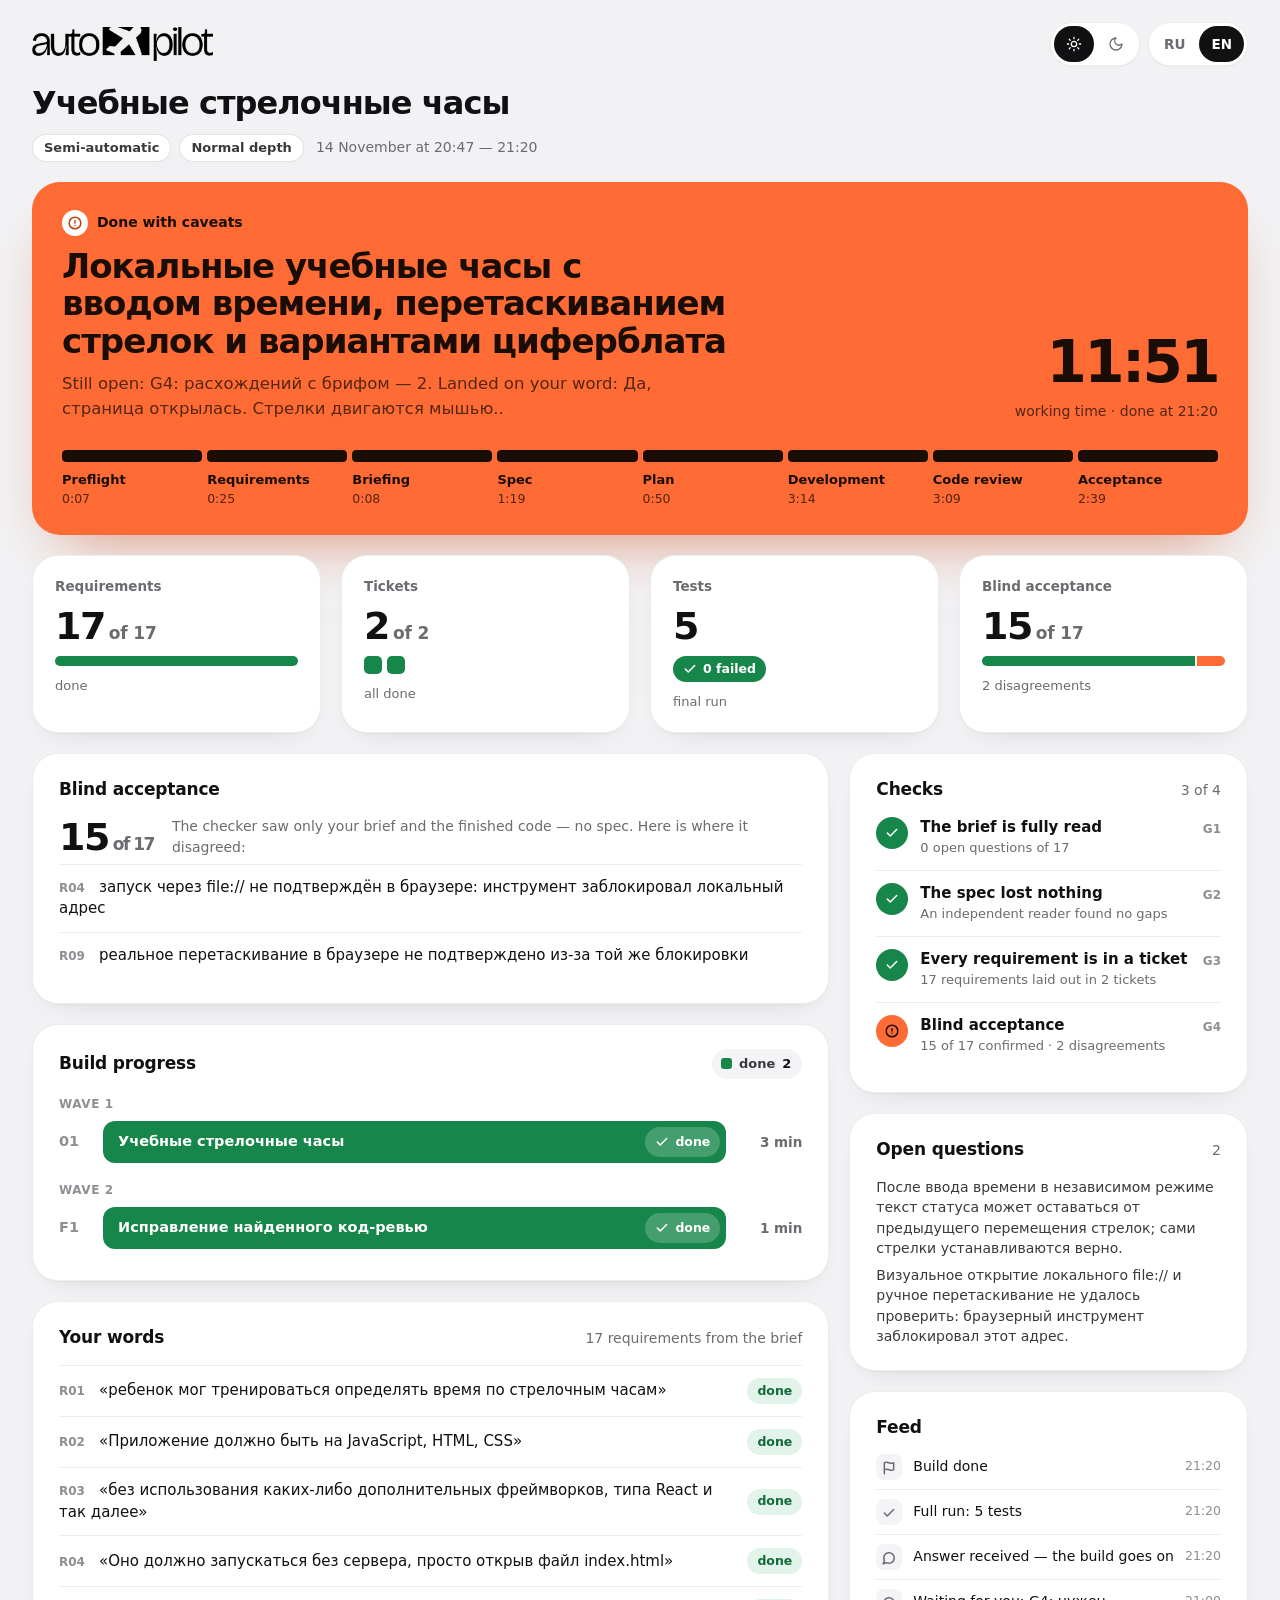
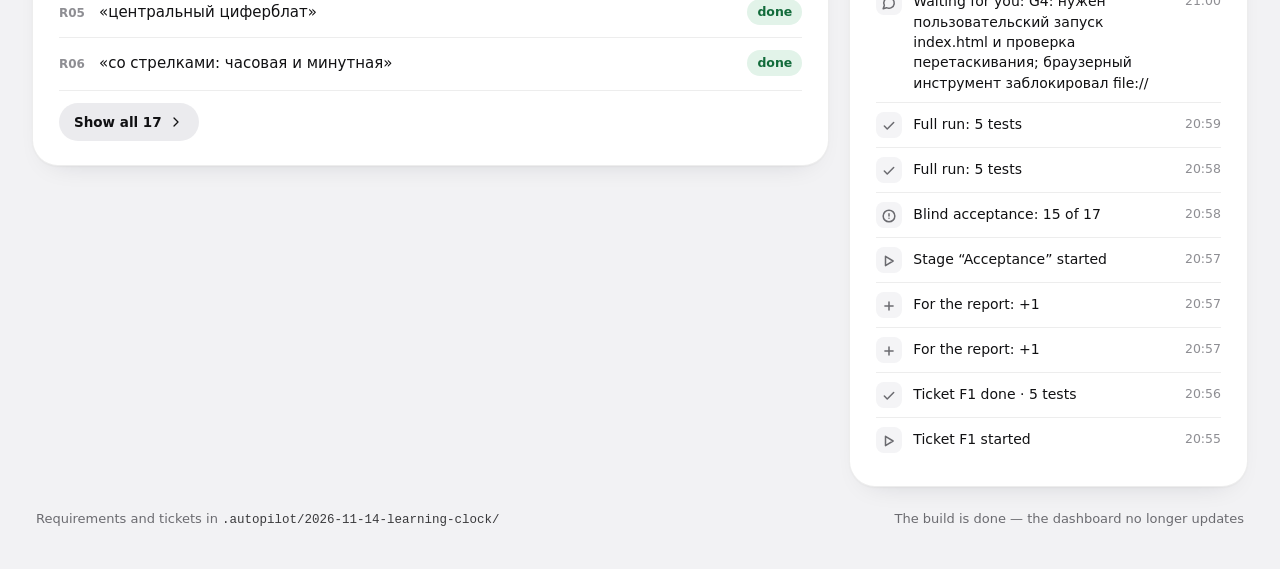
==== commit 2d9df9bd: "Autopilot: сборка сдана Autopilot-Run: 2026-11-14-learning-clock" ====
--- a/.autopilot/dashboard.html
+++ b/.autopilot/dashboard.html
@@ -341,7 +341,7 @@
      правке, снимок — на каждом вызове .autopilot/ap.py, и он же вписывает
      файл в страницу, так что снимок либо равен файлу, либо старше его.
      Между маркерами правит только ap.py; руками — никогда. -->
-<script>/*STATE-BEGIN*/window.STATE={"version": 2, "slug": "learning-clock", "dir": "2026-11-14-learning-clock--wip", "title": "Учебные стрелочные часы", "mode": "semi", "depth": "normal", "tier": "T0", "briefFile": "2026-11-14-brief.md", "memoryFile": "AGENTS.md", "memoryOwner": "autopilot", "skillDir": "/Users/andrei/.agents/skills/autopilot", "baseCommit": null, "startedAt": "2026-11-14T23:47:32+03:00", "updatedAt": "2026-11-14T23:50:43+03:00", "finishedAt": null, "stages": [{"id": "preflight", "status": "done", "startedAt": "2026-11-14T23:47:32+03:00", "finishedAt": "2026-11-14T23:47:39+03:00"}, {"id": "manifest", "status": "done", "startedAt": "2026-11-14T23:47:39+03:00", "finishedAt": "2026-11-14T23:48:04+03:00"}, {"id": "briefing", "status": "done", "startedAt": "2026-11-14T23:48:04+03:00", "finishedAt": "2026-11-14T23:48:55+03:00"}, {"id": "spec", "status": "done", "startedAt": "2026-11-14T23:48:55+03:00", "finishedAt": "2026-11-14T23:50:14+03:00"}, {"id": "plan", "status": "active", "startedAt": "2026-11-14T23:50:14+03:00"}, {"id": "build", "status": "pending"}, {"id": "review", "status": "pending"}, {"id": "final", "status": "pending"}], "requirements": {"total": 17, "done": 0, "inTicket": 17, "inSpec": 0, "placeholder": 0, "deferred": 0, "dropped": 0}, "tickets": [{"id": "01", "title": "Учебные стрелочные часы", "requirements": ["R01", "R02", "R03", "R04", "R05", "R06", "R07", "R08", "R09", "R10", "R11", "R12", "R13", "R14", "R15", "R16", "R17"], "blockedBy": [], "wave": 1, "zone": ["index.html", "style.css", "script.js", "tests/"], "review": "нет", "model": "обычная", "status": "pending", "retries": 0, "repairs": 0}], "tests": null, "debt": {"placeholders": [], "assumptions": [], "emptyEnv": []}, "additions": [], "coverage": {"found": 0, "fixed": 0, "deferred": 0, "items": []}, "concerns": [], "blind": null, "beats": ["2026-11-14T23:47:32+03:00", "2026-11-14T23:47:39+03:00", "2026-11-14T23:48:04+03:00", "2026-11-14T23:48:12+03:00", "2026-11-14T23:48:55+03:00", "2026-11-14T23:49:45+03:00", "2026-11-14T23:50:14+03:00", "2026-11-14T23:50:43+03:00"], "rev": 14, "waiting": null, "waits": [{"kind": "briefing", "from": "2026-11-14T23:48:12+03:00", "to": "2026-11-14T23:48:55+03:00"}], "log": [{"t": "2026-11-14T23:47:32+03:00", "k": "init"}, {"t": "2026-11-14T23:47:39+03:00", "k": "stage", "id": "manifest", "act": "start"}, {"t": "2026-11-14T23:48:04+03:00", "k": "stage", "id": "briefing", "act": "start"}, {"t": "2026-11-14T23:48:12+03:00", "k": "ask", "kind": "briefing", "note": "поведение цифрового поля и циферблат без цифр"}, {"t": "2026-11-14T23:48:55+03:00", "k": "answered", "kind": "briefing"}, {"t": "2026-11-14T23:48:55+03:00", "k": "gate", "g": "G1", "ok": false, "open": 17, "total": 17}, {"t": "2026-11-14T23:48:55+03:00", "k": "stage", "id": "spec", "act": "start"}, {"t": "2026-11-14T23:49:45+03:00", "k": "tier", "v": "T1"}, {"t": "2026-11-14T23:49:45+03:00", "k": "gate", "g": "G1", "ok": true, "open": 0, "total": 17}, {"t": "2026-11-14T23:50:14+03:00", "k": "gate", "g": "G2", "ok": true, "found": 0, "fixed": 0, "deferred": 0}, {"t": "2026-11-14T23:50:14+03:00", "k": "stage", "id": "plan", "act": "start"}, {"t": "2026-11-14T23:50:43+03:00", "k": "tier", "v": "T0"}, {"t": "2026-11-14T23:50:43+03:00", "k": "tickets", "n": 1}, {"t": "2026-11-14T23:50:43+03:00", "k": "gate", "g": "G3", "ok": true, "problems": 0}], "reqList": [{"id": "R01", "text": "«ребенок мог тренироваться определять время по стрелочным часам»", "status": "in-ticket"}, {"id": "R02", "text": "«Приложение должно быть на JavaScript, HTML, CSS»", "status": "in-ticket"}, {"id": "R03", "text": "«без использования каких-либо дополнительных фреймворков, типа React и так далее»", "status": "in-ticket"}, {"id": "R04", "text": "«Оно должно запускаться без сервера, просто открыв файл index.html»", "status": "in-ticket"}, {"id": "R05", "text": "«центральный циферблат»", "status": "in-ticket"}, {"id": "R06", "text": "«со стрелками: часовая и минутная»", "status": "in-ticket"}, {"id": "R07", "text": "«Ниже должно быть поле, в которое можно ввести время обычными цифрами»", "status": "in-ticket"}, {"id": "R08", "text": "«опцию, чтобы поле со временем можно было скрывать»", "status": "in-ticket"}, {"id": "R09", "text": "«Стрелки можно передвигать просто мышкой, ухватившись за стрелочку и передвигая ее»", "status": "in-ticket"}, {"id": "R10", "text": "«когда я прокручиваю минутную стрелку, часовая также двигается»", "status": "in-ticket"}, {"id": "R11", "text": "«можно их рассинхронизировать, сделать, чтобы они были несинхронными»", "status": "in-ticket"}, {"id": "R12", "text": "«я могу поставить их как угодно, то есть выставив даже нереальное время, которого быть не может»", "status": "in-ticket"}, {"id": "R13", "text": "«с обычными цифрами»", "status": "in-ticket"}, {"id": "R14", "text": "«с римскими цифрами»", "status": "in-ticket"}, {"id": "R15", "text": "«без римских цифр»", "status": "in-ticket"}, {"id": "R16", "text": "«с отображением минут, чтобы по контуру циферблата были написаны минуты»", "status": "in-ticket"}, {"id": "R17", "text": "«либо можно их убирать»", "status": "in-ticket"}], "gates": {"G1": {"ok": true, "at": "2026-11-14T23:49:45+03:00", "open": 0, "total": 17}, "G2": {"ok": true, "at": "2026-11-14T23:50:14+03:00", "found": 0, "fixed": 0, "deferred": 0}, "G3": {"ok": true, "at": "2026-11-14T23:50:43+03:00", "problems": 0}}, "result": null};/*STATE-END*/</script>
+<script>/*STATE-BEGIN*/window.STATE={"version": 2, "slug": "learning-clock", "dir": "2026-11-14-learning-clock", "title": "Учебные стрелочные часы", "mode": "semi", "depth": "normal", "tier": "T0", "briefFile": "2026-11-14-brief.md", "memoryFile": "AGENTS.md", "memoryOwner": "autopilot", "skillDir": "/Users/andrei/.agents/skills/autopilot", "baseCommit": "ff35b26", "startedAt": "2026-11-14T23:47:32+03:00", "updatedAt": "2026-11-15T00:20:10+03:00", "finishedAt": "2026-11-15T00:20:10+03:00", "stages": [{"id": "preflight", "status": "done", "startedAt": "2026-11-14T23:47:32+03:00", "finishedAt": "2026-11-14T23:47:39+03:00"}, {"id": "manifest", "status": "done", "startedAt": "2026-11-14T23:47:39+03:00", "finishedAt": "2026-11-14T23:48:04+03:00"}, {"id": "briefing", "status": "done", "startedAt": "2026-11-14T23:48:04+03:00", "finishedAt": "2026-11-14T23:48:55+03:00"}, {"id": "spec", "status": "done", "startedAt": "2026-11-14T23:48:55+03:00", "finishedAt": "2026-11-14T23:50:14+03:00"}, {"id": "plan", "status": "done", "startedAt": "2026-11-14T23:50:14+03:00", "finishedAt": "2026-11-14T23:51:04+03:00"}, {"id": "build", "status": "done", "startedAt": "2026-11-14T23:51:04+03:00", "finishedAt": "2026-11-14T23:54:18+03:00"}, {"id": "review", "status": "done", "startedAt": "2026-11-14T23:54:18+03:00", "finishedAt": "2026-11-14T23:57:27+03:00"}, {"id": "final", "status": "done", "startedAt": "2026-11-14T23:57:27+03:00", "finishedAt": "2026-11-15T00:20:10+03:00"}], "requirements": {"total": 17, "done": 17, "inTicket": 0, "inSpec": 0, "placeholder": 0, "deferred": 0, "dropped": 0}, "tickets": [{"id": "01", "title": "Учебные стрелочные часы", "requirements": ["R01", "R02", "R03", "R04", "R05", "R06", "R07", "R08", "R09", "R10", "R11", "R12", "R13", "R14", "R15", "R16", "R17"], "blockedBy": [], "wave": 1, "zone": ["index.html", "style.css", "script.js", "tests/"], "review": "нет", "model": "обычная", "status": "done", "startedAt": "2026-11-14T23:51:08+03:00", "finishedAt": "2026-11-14T23:54:14+03:00", "retries": 0, "repairs": 0, "tests": {"passed": 3, "failed": 0}, "commit": "4ffd8d0"}, {"id": "F1", "title": "Исправление найденного код-ревью", "requirements": ["R07", "R10", "R11"], "blockedBy": [], "wave": 2, "zone": ["script.js", "tests/clock.test.js"], "review": "да — ремонт ветки", "model": "сильная", "status": "done", "retries": 0, "repairs": 0, "startedAt": "2026-11-14T23:55:30+03:00", "finishedAt": "2026-11-14T23:56:49+03:00", "tests": {"passed": 5, "failed": 0}, "commit": "a756c3a"}], "tests": {"passed": 5, "failed": 0}, "debt": {"placeholders": [], "assumptions": [], "emptyEnv": []}, "additions": [], "coverage": {"found": 0, "fixed": 0, "deferred": 0, "items": []}, "concerns": [], "blind": {"checked": 17, "matched": 15, "mismatches": ["R04 — запуск через file:// не подтверждён в браузере: инструмент заблокировал локальный адрес", "R09 — реальное перетаскивание в браузере не подтверждено из-за той же блокировки"]}, "beats": ["2026-11-14T23:47:32+03:00", "2026-11-14T23:47:39+03:00", "2026-11-14T23:48:04+03:00", "2026-11-14T23:48:12+03:00", "2026-11-14T23:48:55+03:00", "2026-11-14T23:49:45+03:00", "2026-11-14T23:50:14+03:00", "2026-11-14T23:50:43+03:00", "2026-11-14T23:50:56+03:00", "2026-11-14T23:51:04+03:00", "2026-11-14T23:51:08+03:00", "2026-11-14T23:54:14+03:00", "2026-11-14T23:54:18+03:00", "2026-11-14T23:55:29+03:00", "2026-11-14T23:55:30+03:00", "2026-11-14T23:56:49+03:00", "2026-11-14T23:57:27+03:00", "2026-11-14T23:58:53+03:00", "2026-11-14T23:59:50+03:00", "2026-11-15T00:00:05+03:00", "2026-11-15T00:20:09+03:00", "2026-11-15T00:20:10+03:00"], "rev": 33, "waiting": null, "waits": [{"kind": "briefing", "from": "2026-11-14T23:48:12+03:00", "to": "2026-11-14T23:48:55+03:00"}, {"kind": "stop", "from": "2026-11-15T00:00:05+03:00", "to": "2026-11-15T00:20:09+03:00"}], "log": [{"t": "2026-11-14T23:47:32+03:00", "k": "init"}, {"t": "2026-11-14T23:47:39+03:00", "k": "stage", "id": "manifest", "act": "start"}, {"t": "2026-11-14T23:48:04+03:00", "k": "stage", "id": "briefing", "act": "start"}, {"t": "2026-11-14T23:48:12+03:00", "k": "ask", "kind": "briefing", "note": "поведение цифрового поля и циферблат без цифр"}, {"t": "2026-11-14T23:48:55+03:00", "k": "answered", "kind": "briefing"}, {"t": "2026-11-14T23:48:55+03:00", "k": "gate", "g": "G1", "ok": false, "open": 17, "total": 17}, {"t": "2026-11-14T23:48:55+03:00", "k": "stage", "id": "spec", "act": "start"}, {"t": "2026-11-14T23:49:45+03:00", "k": "tier", "v": "T1"}, {"t": "2026-11-14T23:49:45+03:00", "k": "gate", "g": "G1", "ok": true, "open": 0, "total": 17}, {"t": "2026-11-14T23:50:14+03:00", "k": "gate", "g": "G2", "ok": true, "found": 0, "fixed": 0, "deferred": 0}, {"t": "2026-11-14T23:50:14+03:00", "k": "stage", "id": "plan", "act": "start"}, {"t": "2026-11-14T23:50:43+03:00", "k": "tier", "v": "T0"}, {"t": "2026-11-14T23:50:43+03:00", "k": "tickets", "n": 1}, {"t": "2026-11-14T23:50:43+03:00", "k": "gate", "g": "G3", "ok": true, "problems": 0}, {"t": "2026-11-14T23:51:04+03:00", "k": "stage", "id": "build", "act": "start"}, {"t": "2026-11-14T23:51:08+03:00", "k": "ticket", "ids": ["01"], "act": "start"}, {"t": "2026-11-14T23:54:14+03:00", "k": "ticket", "ids": ["01"], "act": "done", "tests": {"passed": 3, "failed": 0}}, {"t": "2026-11-14T23:54:18+03:00", "k": "stage", "id": "review", "act": "start"}, {"t": "2026-11-14T23:55:29+03:00", "k": "tickets", "n": 2}, {"t": "2026-11-14T23:55:29+03:00", "k": "gate", "g": "G3", "ok": true, "problems": 0}, {"t": "2026-11-14T23:55:30+03:00", "k": "ticket", "ids": ["F1"], "act": "start"}, {"t": "2026-11-14T23:56:49+03:00", "k": "ticket", "ids": ["F1"], "act": "done", "tests": {"passed": 5, "failed": 0}}, {"t": "2026-11-14T23:57:27+03:00", "k": "add", "key": "report", "n": 1}, {"t": "2026-11-14T23:57:27+03:00", "k": "add", "key": "report", "n": 1}, {"t": "2026-11-14T23:57:27+03:00", "k": "stage", "id": "final", "act": "start"}, {"t": "2026-11-14T23:58:53+03:00", "k": "gate", "g": "G4", "ok": false, "checked": 17, "matched": 15}, {"t": "2026-11-14T23:58:53+03:00", "k": "tests", "passed": 5, "failed": 0}, {"t": "2026-11-14T23:59:50+03:00", "k": "tests", "passed": 5, "failed": 0}, {"t": "2026-11-15T00:00:05+03:00", "k": "ask", "kind": "stop", "note": "G4: нужен пользовательский запуск index.html и проверка перетаскивания; браузерный инструмент заблокировал file://"}, {"t": "2026-11-15T00:20:09+03:00", "k": "answered", "kind": "stop"}, {"t": "2026-11-15T00:20:10+03:00", "k": "tests", "passed": 5, "failed": 0}, {"t": "2026-11-15T00:20:10+03:00", "k": "finish", "result": "Локальные учебные часы с вводом времени, перетаскиванием стрелок и вариантами циферблата", "problems": 1}], "reqList": [{"id": "R01", "text": "«ребенок мог тренироваться определять время по стрелочным часам»", "status": "done"}, {"id": "R02", "text": "«Приложение должно быть на JavaScript, HTML, CSS»", "status": "done"}, {"id": "R03", "text": "«без использования каких-либо дополнительных фреймворков, типа React и так далее»", "status": "done"}, {"id": "R04", "text": "«Оно должно запускаться без сервера, просто открыв файл index.html»", "status": "done"}, {"id": "R05", "text": "«центральный циферблат»", "status": "done"}, {"id": "R06", "text": "«со стрелками: часовая и минутная»", "status": "done"}, {"id": "R07", "text": "«Ниже должно быть поле, в которое можно ввести время обычными цифрами»", "status": "done"}, {"id": "R08", "text": "«опцию, чтобы поле со временем можно было скрывать»", "status": "done"}, {"id": "R09", "text": "«Стрелки можно передвигать просто мышкой, ухватившись за стрелочку и передвигая ее»", "status": "done"}, {"id": "R10", "text": "«когда я прокручиваю минутную стрелку, часовая также двигается»", "status": "done"}, {"id": "R11", "text": "«можно их рассинхронизировать, сделать, чтобы они были несинхронными»", "status": "done"}, {"id": "R12", "text": "«я могу поставить их как угодно, то есть выставив даже нереальное время, которого быть не может»", "status": "done"}, {"id": "R13", "text": "«с обычными цифрами»", "status": "done"}, {"id": "R14", "text": "«с римскими цифрами»", "status": "done"}, {"id": "R15", "text": "«без римских цифр»", "status": "done"}, {"id": "R16", "text": "«с отображением минут, чтобы по контуру циферблата были написаны минуты»", "status": "done"}, {"id": "R17", "text": "«либо можно их убирать»", "status": "done"}], "gates": {"G1": {"ok": true, "at": "2026-11-14T23:49:45+03:00", "open": 0, "total": 17}, "G2": {"ok": true, "at": "2026-11-14T23:50:14+03:00", "found": 0, "fixed": 0, "deferred": 0}, "G3": {"ok": true, "at": "2026-11-14T23:55:29+03:00", "problems": 0}, "G4": {"ok": false, "at": "2026-11-14T23:58:53+03:00", "checked": 17, "matched": 15}}, "result": "Локальные учебные часы с вводом времени, перетаскиванием стрелок и вариантами циферблата", "report": ["После ввода времени в независимом режиме текст статуса может оставаться от предыдущего перемещения стрелок; сами стрелки устанавливаются верно.", "Визуальное открытие локального file:// и ручное перетаскивание не удалось проверить: браузерный инструмент заблокировал этот адрес."], "blindRounds": 1, "landedWith": {"problems": ["G4: расхождений с брифом — 2"], "byUser": "Да, страница открылась. Стрелки двигаются мышью."}};/*STATE-END*/</script>
 <script src="state.js"></script>
 
 <script>
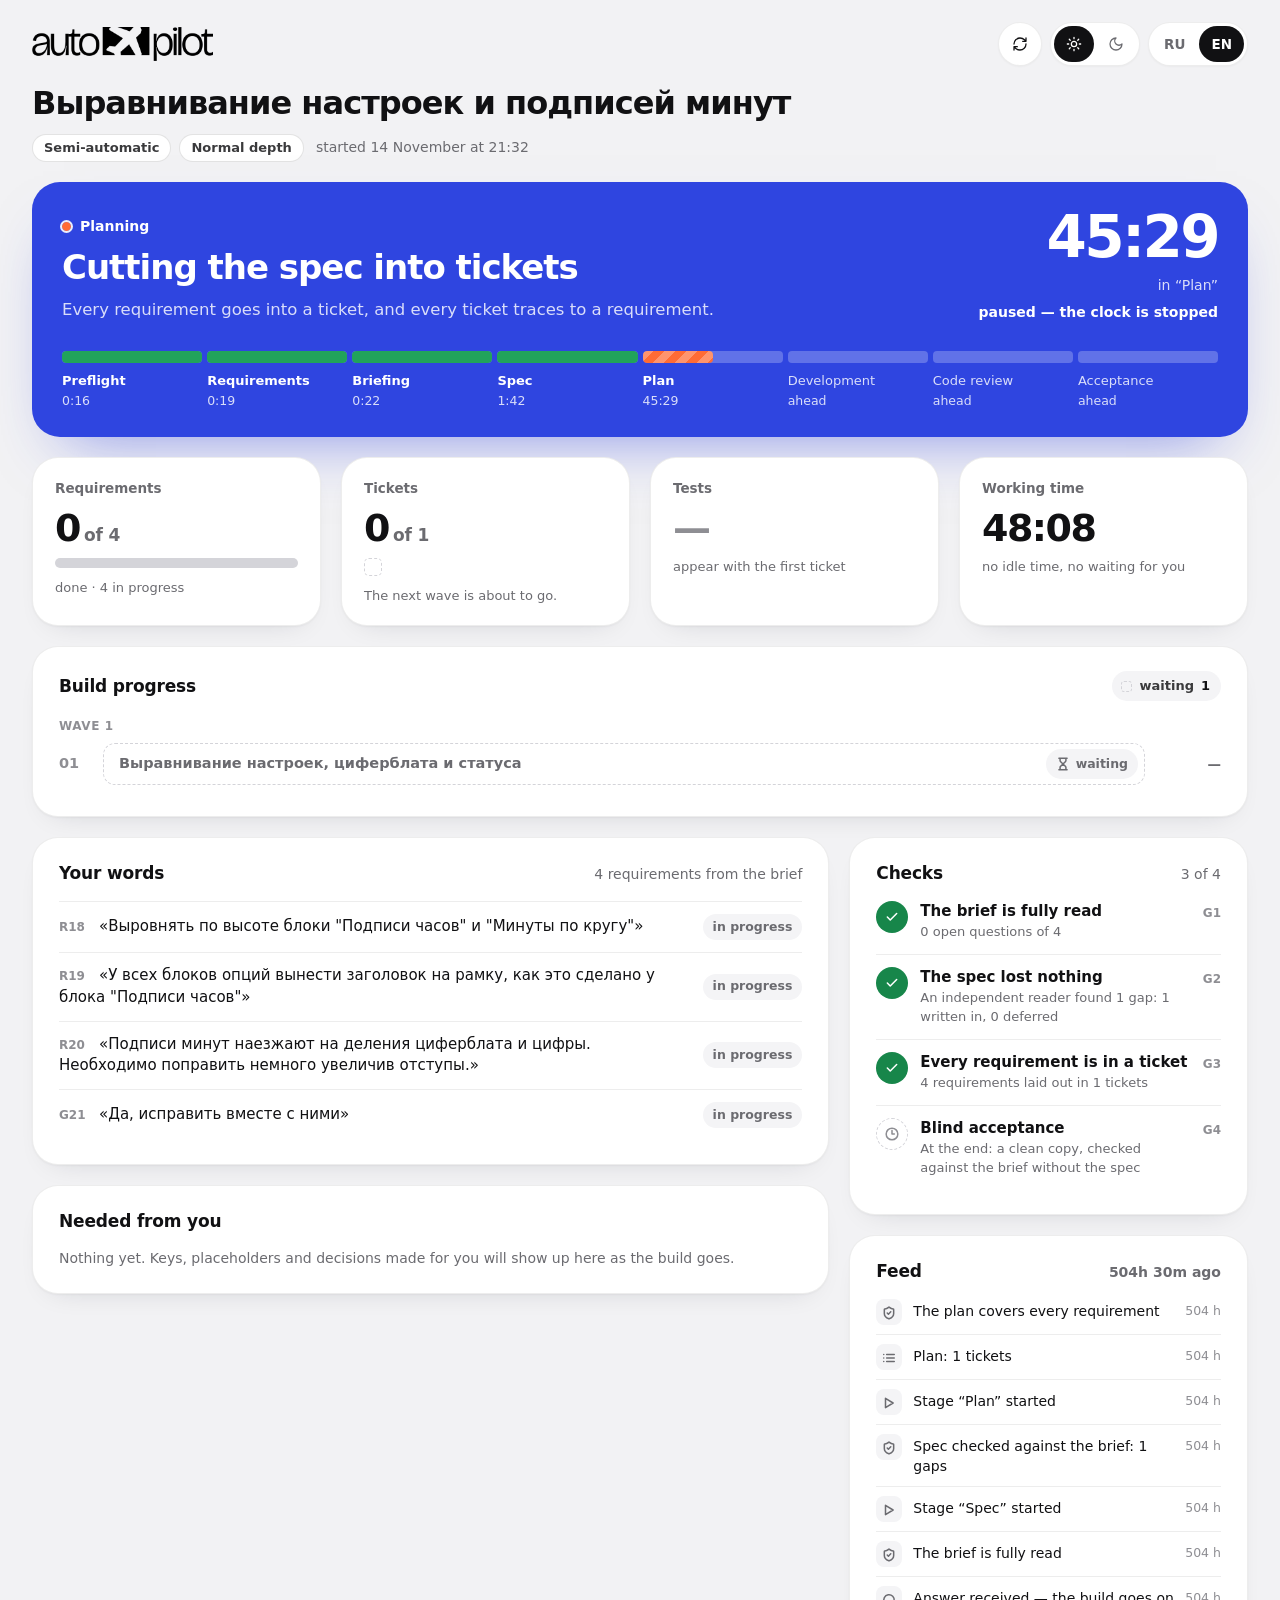
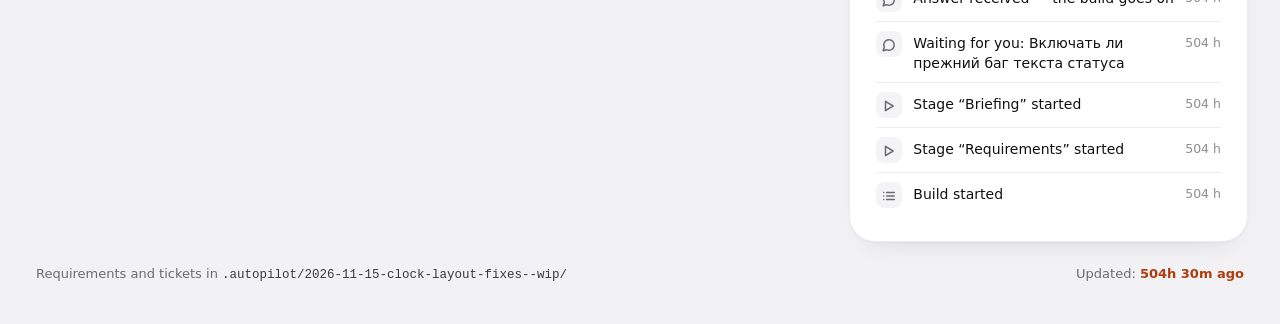
==== commit 47399d9b: "Autopilot: план сборки Autopilot-Run: 2026-11-15-clock-layout-fixes" ====
--- a/.autopilot/dashboard.html
+++ b/.autopilot/dashboard.html
@@ -341,7 +341,7 @@
      правке, снимок — на каждом вызове .autopilot/ap.py, и он же вписывает
      файл в страницу, так что снимок либо равен файлу, либо старше его.
      Между маркерами правит только ap.py; руками — никогда. -->
-<script>/*STATE-BEGIN*/window.STATE={"version": 2, "slug": "learning-clock", "dir": "2026-11-14-learning-clock", "title": "Учебные стрелочные часы", "mode": "semi", "depth": "normal", "tier": "T0", "briefFile": "2026-11-14-brief.md", "memoryFile": "AGENTS.md", "memoryOwner": "autopilot", "skillDir": "/Users/andrei/.agents/skills/autopilot", "baseCommit": "ff35b26", "startedAt": "2026-11-14T23:47:32+03:00", "updatedAt": "2026-11-15T00:20:10+03:00", "finishedAt": "2026-11-15T00:20:10+03:00", "stages": [{"id": "preflight", "status": "done", "startedAt": "2026-11-14T23:47:32+03:00", "finishedAt": "2026-11-14T23:47:39+03:00"}, {"id": "manifest", "status": "done", "startedAt": "2026-11-14T23:47:39+03:00", "finishedAt": "2026-11-14T23:48:04+03:00"}, {"id": "briefing", "status": "done", "startedAt": "2026-11-14T23:48:04+03:00", "finishedAt": "2026-11-14T23:48:55+03:00"}, {"id": "spec", "status": "done", "startedAt": "2026-11-14T23:48:55+03:00", "finishedAt": "2026-11-14T23:50:14+03:00"}, {"id": "plan", "status": "done", "startedAt": "2026-11-14T23:50:14+03:00", "finishedAt": "2026-11-14T23:51:04+03:00"}, {"id": "build", "status": "done", "startedAt": "2026-11-14T23:51:04+03:00", "finishedAt": "2026-11-14T23:54:18+03:00"}, {"id": "review", "status": "done", "startedAt": "2026-11-14T23:54:18+03:00", "finishedAt": "2026-11-14T23:57:27+03:00"}, {"id": "final", "status": "done", "startedAt": "2026-11-14T23:57:27+03:00", "finishedAt": "2026-11-15T00:20:10+03:00"}], "requirements": {"total": 17, "done": 17, "inTicket": 0, "inSpec": 0, "placeholder": 0, "deferred": 0, "dropped": 0}, "tickets": [{"id": "01", "title": "Учебные стрелочные часы", "requirements": ["R01", "R02", "R03", "R04", "R05", "R06", "R07", "R08", "R09", "R10", "R11", "R12", "R13", "R14", "R15", "R16", "R17"], "blockedBy": [], "wave": 1, "zone": ["index.html", "style.css", "script.js", "tests/"], "review": "нет", "model": "обычная", "status": "done", "startedAt": "2026-11-14T23:51:08+03:00", "finishedAt": "2026-11-14T23:54:14+03:00", "retries": 0, "repairs": 0, "tests": {"passed": 3, "failed": 0}, "commit": "4ffd8d0"}, {"id": "F1", "title": "Исправление найденного код-ревью", "requirements": ["R07", "R10", "R11"], "blockedBy": [], "wave": 2, "zone": ["script.js", "tests/clock.test.js"], "review": "да — ремонт ветки", "model": "сильная", "status": "done", "retries": 0, "repairs": 0, "startedAt": "2026-11-14T23:55:30+03:00", "finishedAt": "2026-11-14T23:56:49+03:00", "tests": {"passed": 5, "failed": 0}, "commit": "a756c3a"}], "tests": {"passed": 5, "failed": 0}, "debt": {"placeholders": [], "assumptions": [], "emptyEnv": []}, "additions": [], "coverage": {"found": 0, "fixed": 0, "deferred": 0, "items": []}, "concerns": [], "blind": {"checked": 17, "matched": 15, "mismatches": ["R04 — запуск через file:// не подтверждён в браузере: инструмент заблокировал локальный адрес", "R09 — реальное перетаскивание в браузере не подтверждено из-за той же блокировки"]}, "beats": ["2026-11-14T23:47:32+03:00", "2026-11-14T23:47:39+03:00", "2026-11-14T23:48:04+03:00", "2026-11-14T23:48:12+03:00", "2026-11-14T23:48:55+03:00", "2026-11-14T23:49:45+03:00", "2026-11-14T23:50:14+03:00", "2026-11-14T23:50:43+03:00", "2026-11-14T23:50:56+03:00", "2026-11-14T23:51:04+03:00", "2026-11-14T23:51:08+03:00", "2026-11-14T23:54:14+03:00", "2026-11-14T23:54:18+03:00", "2026-11-14T23:55:29+03:00", "2026-11-14T23:55:30+03:00", "2026-11-14T23:56:49+03:00", "2026-11-14T23:57:27+03:00", "2026-11-14T23:58:53+03:00", "2026-11-14T23:59:50+03:00", "2026-11-15T00:00:05+03:00", "2026-11-15T00:20:09+03:00", "2026-11-15T00:20:10+03:00"], "rev": 33, "waiting": null, "waits": [{"kind": "briefing", "from": "2026-11-14T23:48:12+03:00", "to": "2026-11-14T23:48:55+03:00"}, {"kind": "stop", "from": "2026-11-15T00:00:05+03:00", "to": "2026-11-15T00:20:09+03:00"}], "log": [{"t": "2026-11-14T23:47:32+03:00", "k": "init"}, {"t": "2026-11-14T23:47:39+03:00", "k": "stage", "id": "manifest", "act": "start"}, {"t": "2026-11-14T23:48:04+03:00", "k": "stage", "id": "briefing", "act": "start"}, {"t": "2026-11-14T23:48:12+03:00", "k": "ask", "kind": "briefing", "note": "поведение цифрового поля и циферблат без цифр"}, {"t": "2026-11-14T23:48:55+03:00", "k": "answered", "kind": "briefing"}, {"t": "2026-11-14T23:48:55+03:00", "k": "gate", "g": "G1", "ok": false, "open": 17, "total": 17}, {"t": "2026-11-14T23:48:55+03:00", "k": "stage", "id": "spec", "act": "start"}, {"t": "2026-11-14T23:49:45+03:00", "k": "tier", "v": "T1"}, {"t": "2026-11-14T23:49:45+03:00", "k": "gate", "g": "G1", "ok": true, "open": 0, "total": 17}, {"t": "2026-11-14T23:50:14+03:00", "k": "gate", "g": "G2", "ok": true, "found": 0, "fixed": 0, "deferred": 0}, {"t": "2026-11-14T23:50:14+03:00", "k": "stage", "id": "plan", "act": "start"}, {"t": "2026-11-14T23:50:43+03:00", "k": "tier", "v": "T0"}, {"t": "2026-11-14T23:50:43+03:00", "k": "tickets", "n": 1}, {"t": "2026-11-14T23:50:43+03:00", "k": "gate", "g": "G3", "ok": true, "problems": 0}, {"t": "2026-11-14T23:51:04+03:00", "k": "stage", "id": "build", "act": "start"}, {"t": "2026-11-14T23:51:08+03:00", "k": "ticket", "ids": ["01"], "act": "start"}, {"t": "2026-11-14T23:54:14+03:00", "k": "ticket", "ids": ["01"], "act": "done", "tests": {"passed": 3, "failed": 0}}, {"t": "2026-11-14T23:54:18+03:00", "k": "stage", "id": "review", "act": "start"}, {"t": "2026-11-14T23:55:29+03:00", "k": "tickets", "n": 2}, {"t": "2026-11-14T23:55:29+03:00", "k": "gate", "g": "G3", "ok": true, "problems": 0}, {"t": "2026-11-14T23:55:30+03:00", "k": "ticket", "ids": ["F1"], "act": "start"}, {"t": "2026-11-14T23:56:49+03:00", "k": "ticket", "ids": ["F1"], "act": "done", "tests": {"passed": 5, "failed": 0}}, {"t": "2026-11-14T23:57:27+03:00", "k": "add", "key": "report", "n": 1}, {"t": "2026-11-14T23:57:27+03:00", "k": "add", "key": "report", "n": 1}, {"t": "2026-11-14T23:57:27+03:00", "k": "stage", "id": "final", "act": "start"}, {"t": "2026-11-14T23:58:53+03:00", "k": "gate", "g": "G4", "ok": false, "checked": 17, "matched": 15}, {"t": "2026-11-14T23:58:53+03:00", "k": "tests", "passed": 5, "failed": 0}, {"t": "2026-11-14T23:59:50+03:00", "k": "tests", "passed": 5, "failed": 0}, {"t": "2026-11-15T00:00:05+03:00", "k": "ask", "kind": "stop", "note": "G4: нужен пользовательский запуск index.html и проверка перетаскивания; браузерный инструмент заблокировал file://"}, {"t": "2026-11-15T00:20:09+03:00", "k": "answered", "kind": "stop"}, {"t": "2026-11-15T00:20:10+03:00", "k": "tests", "passed": 5, "failed": 0}, {"t": "2026-11-15T00:20:10+03:00", "k": "finish", "result": "Локальные учебные часы с вводом времени, перетаскиванием стрелок и вариантами циферблата", "problems": 1}], "reqList": [{"id": "R01", "text": "«ребенок мог тренироваться определять время по стрелочным часам»", "status": "done"}, {"id": "R02", "text": "«Приложение должно быть на JavaScript, HTML, CSS»", "status": "done"}, {"id": "R03", "text": "«без использования каких-либо дополнительных фреймворков, типа React и так далее»", "status": "done"}, {"id": "R04", "text": "«Оно должно запускаться без сервера, просто открыв файл index.html»", "status": "done"}, {"id": "R05", "text": "«центральный циферблат»", "status": "done"}, {"id": "R06", "text": "«со стрелками: часовая и минутная»", "status": "done"}, {"id": "R07", "text": "«Ниже должно быть поле, в которое можно ввести время обычными цифрами»", "status": "done"}, {"id": "R08", "text": "«опцию, чтобы поле со временем можно было скрывать»", "status": "done"}, {"id": "R09", "text": "«Стрелки можно передвигать просто мышкой, ухватившись за стрелочку и передвигая ее»", "status": "done"}, {"id": "R10", "text": "«когда я прокручиваю минутную стрелку, часовая также двигается»", "status": "done"}, {"id": "R11", "text": "«можно их рассинхронизировать, сделать, чтобы они были несинхронными»", "status": "done"}, {"id": "R12", "text": "«я могу поставить их как угодно, то есть выставив даже нереальное время, которого быть не может»", "status": "done"}, {"id": "R13", "text": "«с обычными цифрами»", "status": "done"}, {"id": "R14", "text": "«с римскими цифрами»", "status": "done"}, {"id": "R15", "text": "«без римских цифр»", "status": "done"}, {"id": "R16", "text": "«с отображением минут, чтобы по контуру циферблата были написаны минуты»", "status": "done"}, {"id": "R17", "text": "«либо можно их убирать»", "status": "done"}], "gates": {"G1": {"ok": true, "at": "2026-11-14T23:49:45+03:00", "open": 0, "total": 17}, "G2": {"ok": true, "at": "2026-11-14T23:50:14+03:00", "found": 0, "fixed": 0, "deferred": 0}, "G3": {"ok": true, "at": "2026-11-14T23:55:29+03:00", "problems": 0}, "G4": {"ok": false, "at": "2026-11-14T23:58:53+03:00", "checked": 17, "matched": 15}}, "result": "Локальные учебные часы с вводом времени, перетаскиванием стрелок и вариантами циферблата", "report": ["После ввода времени в независимом режиме текст статуса может оставаться от предыдущего перемещения стрелок; сами стрелки устанавливаются верно.", "Визуальное открытие локального file:// и ручное перетаскивание не удалось проверить: браузерный инструмент заблокировал этот адрес."], "blindRounds": 1, "landedWith": {"problems": ["G4: расхождений с брифом — 2"], "byUser": "Да, страница открылась. Стрелки двигаются мышью."}};/*STATE-END*/</script>
+<script>/*STATE-BEGIN*/window.STATE={"version": 2, "slug": "clock-layout-fixes", "dir": "2026-11-15-clock-layout-fixes--wip", "title": "Выравнивание настроек и подписей минут", "mode": "semi", "depth": "normal", "tier": "T0", "briefFile": "2026-11-15-brief.md", "memoryFile": "AGENTS.md", "memoryOwner": "autopilot", "skillDir": "/Users/andrei/.agents/skills/autopilot", "baseCommit": null, "startedAt": "2026-11-15T00:32:39+03:00", "updatedAt": "2026-11-15T00:36:37+03:00", "finishedAt": null, "stages": [{"id": "preflight", "status": "done", "startedAt": "2026-11-15T00:32:39+03:00", "finishedAt": "2026-11-15T00:32:55+03:00"}, {"id": "manifest", "status": "done", "startedAt": "2026-11-15T00:32:55+03:00", "finishedAt": "2026-11-15T00:33:14+03:00"}, {"id": "briefing", "status": "done", "startedAt": "2026-11-15T00:33:14+03:00", "finishedAt": "2026-11-15T00:34:26+03:00"}, {"id": "spec", "status": "done", "startedAt": "2026-11-15T00:34:26+03:00", "finishedAt": "2026-11-15T00:36:08+03:00"}, {"id": "plan", "status": "active", "startedAt": "2026-11-15T00:36:08+03:00"}, {"id": "build", "status": "pending"}, {"id": "review", "status": "pending"}, {"id": "final", "status": "pending"}], "requirements": {"total": 4, "done": 0, "inTicket": 4, "inSpec": 0, "placeholder": 0, "deferred": 0, "dropped": 0}, "tickets": [{"id": "01", "title": "Выравнивание настроек, циферблата и статуса", "requirements": ["R18", "R19", "R20", "G21"], "blockedBy": [], "wave": 1, "zone": ["index.html", "style.css", "script.js"], "review": "нет", "model": "обычная", "status": "pending", "retries": 0, "repairs": 0}], "tests": null, "debt": {"placeholders": [], "assumptions": [], "emptyEnv": []}, "additions": [], "coverage": {"found": 1, "fixed": 1, "deferred": 0, "items": []}, "concerns": [], "blind": null, "beats": ["2026-11-15T00:32:39+03:00", "2026-11-15T00:32:55+03:00", "2026-11-15T00:33:11+03:00", "2026-11-15T00:33:14+03:00", "2026-11-15T00:33:23+03:00", "2026-11-15T00:34:13+03:00", "2026-11-15T00:34:26+03:00", "2026-11-15T00:36:04+03:00", "2026-11-15T00:36:08+03:00", "2026-11-15T00:36:32+03:00", "2026-11-15T00:36:35+03:00", "2026-11-15T00:36:37+03:00"], "rev": 13, "waiting": null, "waits": [{"kind": "briefing", "from": "2026-11-15T00:33:23+03:00", "to": "2026-11-15T00:34:13+03:00"}], "log": [{"t": "2026-11-15T00:32:39+03:00", "k": "init"}, {"t": "2026-11-15T00:32:55+03:00", "k": "stage", "id": "manifest", "act": "start"}, {"t": "2026-11-15T00:33:14+03:00", "k": "stage", "id": "briefing", "act": "start"}, {"t": "2026-11-15T00:33:23+03:00", "k": "ask", "kind": "briefing", "note": "Включать ли прежний баг текста статуса"}, {"t": "2026-11-15T00:34:13+03:00", "k": "answered", "kind": "briefing"}, {"t": "2026-11-15T00:34:26+03:00", "k": "gate", "g": "G1", "ok": true, "open": 0, "total": 4}, {"t": "2026-11-15T00:34:26+03:00", "k": "stage", "id": "spec", "act": "start"}, {"t": "2026-11-15T00:36:04+03:00", "k": "gate", "g": "G2", "ok": true, "found": 1, "fixed": 1, "deferred": 0}, {"t": "2026-11-15T00:36:08+03:00", "k": "stage", "id": "plan", "act": "start"}, {"t": "2026-11-15T00:36:32+03:00", "k": "tier", "v": "T0"}, {"t": "2026-11-15T00:36:35+03:00", "k": "tickets", "n": 1}, {"t": "2026-11-15T00:36:37+03:00", "k": "gate", "g": "G3", "ok": true, "problems": 0}], "reqList": [{"id": "R18", "text": "«Выровнять по высоте блоки \"Подписи часов\" и \"Минуты по кругу\"»", "status": "in-ticket"}, {"id": "R19", "text": "«У всех блоков опций вынести заголовок на рамку, как это сделано у блока \"Подписи часов\"»", "status": "in-ticket"}, {"id": "R20", "text": "«Подписи минут наезжают на деления циферблата и цифры. Необходимо поправить немного увеличив отступы.»", "status": "in-ticket"}, {"id": "G21", "text": "«Да, исправить вместе с ними»", "status": "in-ticket"}], "gates": {"G1": {"ok": true, "at": "2026-11-15T00:34:26+03:00", "open": 0, "total": 4}, "G2": {"ok": true, "at": "2026-11-15T00:36:04+03:00", "found": 1, "fixed": 1, "deferred": 0}, "G3": {"ok": true, "at": "2026-11-15T00:36:37+03:00", "problems": 0}}, "result": null};/*STATE-END*/</script>
 <script src="state.js"></script>
 
 <script>
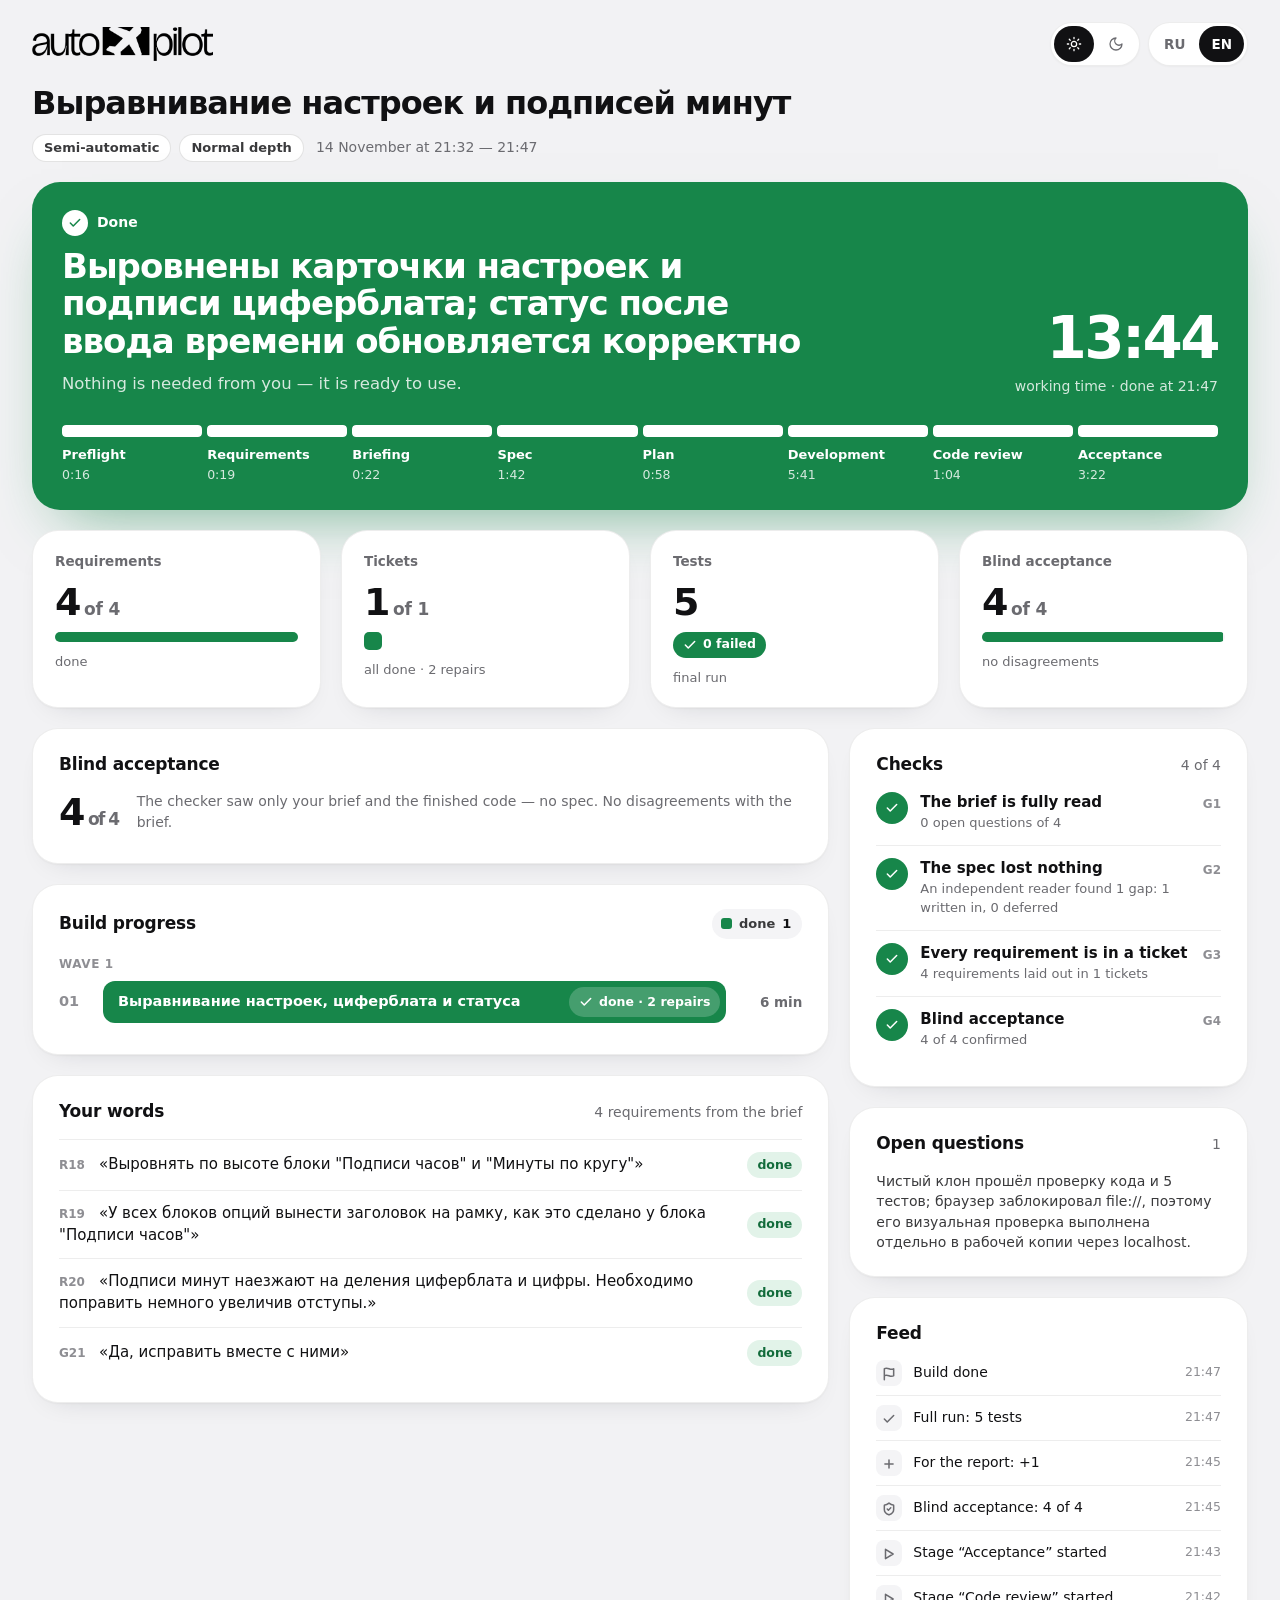
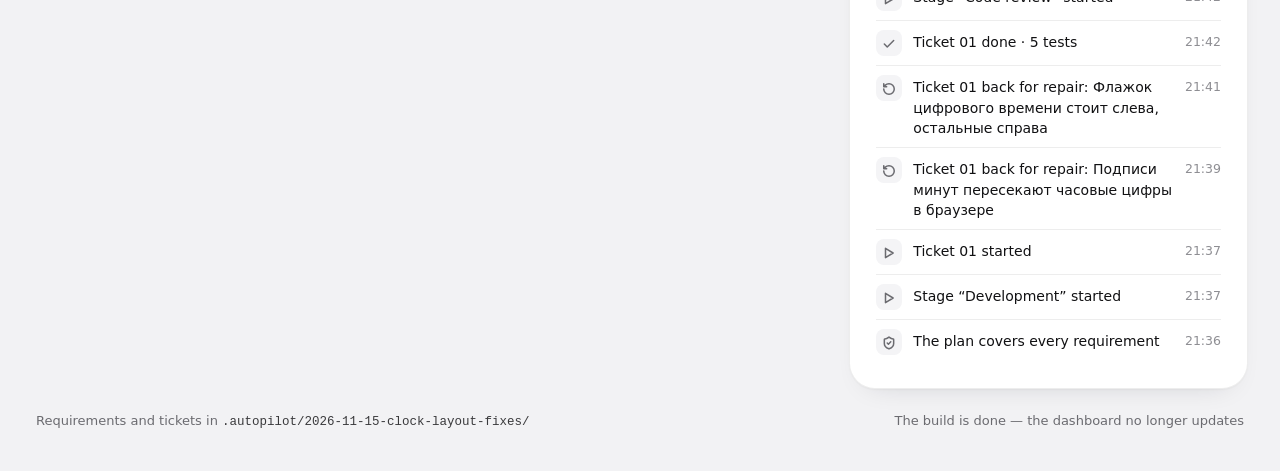
==== commit 19355fe0: "Autopilot: сборка сдана Autopilot-Run: 2026-11-15-clock-layout-fixes" ====
--- a/.autopilot/dashboard.html
+++ b/.autopilot/dashboard.html
@@ -341,7 +341,7 @@
      правке, снимок — на каждом вызове .autopilot/ap.py, и он же вписывает
      файл в страницу, так что снимок либо равен файлу, либо старше его.
      Между маркерами правит только ap.py; руками — никогда. -->
-<script>/*STATE-BEGIN*/window.STATE={"version": 2, "slug": "clock-layout-fixes", "dir": "2026-11-15-clock-layout-fixes--wip", "title": "Выравнивание настроек и подписей минут", "mode": "semi", "depth": "normal", "tier": "T0", "briefFile": "2026-11-15-brief.md", "memoryFile": "AGENTS.md", "memoryOwner": "autopilot", "skillDir": "/Users/andrei/.agents/skills/autopilot", "baseCommit": null, "startedAt": "2026-11-15T00:32:39+03:00", "updatedAt": "2026-11-15T00:36:37+03:00", "finishedAt": null, "stages": [{"id": "preflight", "status": "done", "startedAt": "2026-11-15T00:32:39+03:00", "finishedAt": "2026-11-15T00:32:55+03:00"}, {"id": "manifest", "status": "done", "startedAt": "2026-11-15T00:32:55+03:00", "finishedAt": "2026-11-15T00:33:14+03:00"}, {"id": "briefing", "status": "done", "startedAt": "2026-11-15T00:33:14+03:00", "finishedAt": "2026-11-15T00:34:26+03:00"}, {"id": "spec", "status": "done", "startedAt": "2026-11-15T00:34:26+03:00", "finishedAt": "2026-11-15T00:36:08+03:00"}, {"id": "plan", "status": "active", "startedAt": "2026-11-15T00:36:08+03:00"}, {"id": "build", "status": "pending"}, {"id": "review", "status": "pending"}, {"id": "final", "status": "pending"}], "requirements": {"total": 4, "done": 0, "inTicket": 4, "inSpec": 0, "placeholder": 0, "deferred": 0, "dropped": 0}, "tickets": [{"id": "01", "title": "Выравнивание настроек, циферблата и статуса", "requirements": ["R18", "R19", "R20", "G21"], "blockedBy": [], "wave": 1, "zone": ["index.html", "style.css", "script.js"], "review": "нет", "model": "обычная", "status": "pending", "retries": 0, "repairs": 0}], "tests": null, "debt": {"placeholders": [], "assumptions": [], "emptyEnv": []}, "additions": [], "coverage": {"found": 1, "fixed": 1, "deferred": 0, "items": []}, "concerns": [], "blind": null, "beats": ["2026-11-15T00:32:39+03:00", "2026-11-15T00:32:55+03:00", "2026-11-15T00:33:11+03:00", "2026-11-15T00:33:14+03:00", "2026-11-15T00:33:23+03:00", "2026-11-15T00:34:13+03:00", "2026-11-15T00:34:26+03:00", "2026-11-15T00:36:04+03:00", "2026-11-15T00:36:08+03:00", "2026-11-15T00:36:32+03:00", "2026-11-15T00:36:35+03:00", "2026-11-15T00:36:37+03:00"], "rev": 13, "waiting": null, "waits": [{"kind": "briefing", "from": "2026-11-15T00:33:23+03:00", "to": "2026-11-15T00:34:13+03:00"}], "log": [{"t": "2026-11-15T00:32:39+03:00", "k": "init"}, {"t": "2026-11-15T00:32:55+03:00", "k": "stage", "id": "manifest", "act": "start"}, {"t": "2026-11-15T00:33:14+03:00", "k": "stage", "id": "briefing", "act": "start"}, {"t": "2026-11-15T00:33:23+03:00", "k": "ask", "kind": "briefing", "note": "Включать ли прежний баг текста статуса"}, {"t": "2026-11-15T00:34:13+03:00", "k": "answered", "kind": "briefing"}, {"t": "2026-11-15T00:34:26+03:00", "k": "gate", "g": "G1", "ok": true, "open": 0, "total": 4}, {"t": "2026-11-15T00:34:26+03:00", "k": "stage", "id": "spec", "act": "start"}, {"t": "2026-11-15T00:36:04+03:00", "k": "gate", "g": "G2", "ok": true, "found": 1, "fixed": 1, "deferred": 0}, {"t": "2026-11-15T00:36:08+03:00", "k": "stage", "id": "plan", "act": "start"}, {"t": "2026-11-15T00:36:32+03:00", "k": "tier", "v": "T0"}, {"t": "2026-11-15T00:36:35+03:00", "k": "tickets", "n": 1}, {"t": "2026-11-15T00:36:37+03:00", "k": "gate", "g": "G3", "ok": true, "problems": 0}], "reqList": [{"id": "R18", "text": "«Выровнять по высоте блоки \"Подписи часов\" и \"Минуты по кругу\"»", "status": "in-ticket"}, {"id": "R19", "text": "«У всех блоков опций вынести заголовок на рамку, как это сделано у блока \"Подписи часов\"»", "status": "in-ticket"}, {"id": "R20", "text": "«Подписи минут наезжают на деления циферблата и цифры. Необходимо поправить немного увеличив отступы.»", "status": "in-ticket"}, {"id": "G21", "text": "«Да, исправить вместе с ними»", "status": "in-ticket"}], "gates": {"G1": {"ok": true, "at": "2026-11-15T00:34:26+03:00", "open": 0, "total": 4}, "G2": {"ok": true, "at": "2026-11-15T00:36:04+03:00", "found": 1, "fixed": 1, "deferred": 0}, "G3": {"ok": true, "at": "2026-11-15T00:36:37+03:00", "problems": 0}}, "result": null};/*STATE-END*/</script>
+<script>/*STATE-BEGIN*/window.STATE={"version": 2, "slug": "clock-layout-fixes", "dir": "2026-11-15-clock-layout-fixes", "title": "Выравнивание настроек и подписей минут", "mode": "semi", "depth": "normal", "tier": "T0", "briefFile": "2026-11-15-brief.md", "memoryFile": "AGENTS.md", "memoryOwner": "autopilot", "skillDir": "/Users/andrei/.agents/skills/autopilot", "baseCommit": "47399d9", "startedAt": "2026-11-15T00:32:39+03:00", "updatedAt": "2026-11-15T00:47:13+03:00", "finishedAt": "2026-11-15T00:47:13+03:00", "stages": [{"id": "preflight", "status": "done", "startedAt": "2026-11-15T00:32:39+03:00", "finishedAt": "2026-11-15T00:32:55+03:00"}, {"id": "manifest", "status": "done", "startedAt": "2026-11-15T00:32:55+03:00", "finishedAt": "2026-11-15T00:33:14+03:00"}, {"id": "briefing", "status": "done", "startedAt": "2026-11-15T00:33:14+03:00", "finishedAt": "2026-11-15T00:34:26+03:00"}, {"id": "spec", "status": "done", "startedAt": "2026-11-15T00:34:26+03:00", "finishedAt": "2026-11-15T00:36:08+03:00"}, {"id": "plan", "status": "done", "startedAt": "2026-11-15T00:36:08+03:00", "finishedAt": "2026-11-15T00:37:06+03:00"}, {"id": "build", "status": "done", "startedAt": "2026-11-15T00:37:06+03:00", "finishedAt": "2026-11-15T00:42:47+03:00"}, {"id": "review", "status": "done", "startedAt": "2026-11-15T00:42:47+03:00", "finishedAt": "2026-11-15T00:43:51+03:00"}, {"id": "final", "status": "done", "startedAt": "2026-11-15T00:43:51+03:00", "finishedAt": "2026-11-15T00:47:13+03:00"}], "requirements": {"total": 4, "done": 4, "inTicket": 0, "inSpec": 0, "placeholder": 0, "deferred": 0, "dropped": 0}, "tickets": [{"id": "01", "title": "Выравнивание настроек, циферблата и статуса", "requirements": ["R18", "R19", "R20", "G21"], "blockedBy": [], "wave": 1, "zone": ["index.html", "style.css", "script.js"], "review": "нет", "model": "обычная", "status": "done", "retries": 0, "repairs": 2, "startedAt": "2026-11-15T00:37:12+03:00", "repairFindings": ["Подписи минут пересекают часовые цифры в браузере", "Флажок цифрового времени стоит слева, остальные справа"], "finishedAt": "2026-11-15T00:42:43+03:00", "tests": {"passed": 5, "failed": 0}, "commit": "81a871b"}], "tests": {"passed": 5, "failed": 0}, "debt": {"placeholders": [], "assumptions": [], "emptyEnv": []}, "additions": [], "coverage": {"found": 1, "fixed": 1, "deferred": 0, "items": []}, "concerns": [], "blind": {"checked": 4, "matched": 4, "mismatches": []}, "beats": ["2026-11-15T00:32:39+03:00", "2026-11-15T00:32:55+03:00", "2026-11-15T00:33:11+03:00", "2026-11-15T00:33:14+03:00", "2026-11-15T00:33:23+03:00", "2026-11-15T00:34:13+03:00", "2026-11-15T00:34:26+03:00", "2026-11-15T00:36:04+03:00", "2026-11-15T00:36:08+03:00", "2026-11-15T00:36:32+03:00", "2026-11-15T00:36:35+03:00", "2026-11-15T00:36:37+03:00", "2026-11-15T00:37:04+03:00", "2026-11-15T00:37:06+03:00", "2026-11-15T00:37:12+03:00", "2026-11-15T00:39:32+03:00", "2026-11-15T00:41:47+03:00", "2026-11-15T00:42:43+03:00", "2026-11-15T00:42:47+03:00", "2026-11-15T00:43:51+03:00", "2026-11-15T00:45:47+03:00", "2026-11-15T00:45:50+03:00", "2026-11-15T00:47:00+03:00", "2026-11-15T00:47:13+03:00"], "rev": 25, "waiting": null, "waits": [{"kind": "briefing", "from": "2026-11-15T00:33:23+03:00", "to": "2026-11-15T00:34:13+03:00"}], "log": [{"t": "2026-11-15T00:32:39+03:00", "k": "init"}, {"t": "2026-11-15T00:32:55+03:00", "k": "stage", "id": "manifest", "act": "start"}, {"t": "2026-11-15T00:33:14+03:00", "k": "stage", "id": "briefing", "act": "start"}, {"t": "2026-11-15T00:33:23+03:00", "k": "ask", "kind": "briefing", "note": "Включать ли прежний баг текста статуса"}, {"t": "2026-11-15T00:34:13+03:00", "k": "answered", "kind": "briefing"}, {"t": "2026-11-15T00:34:26+03:00", "k": "gate", "g": "G1", "ok": true, "open": 0, "total": 4}, {"t": "2026-11-15T00:34:26+03:00", "k": "stage", "id": "spec", "act": "start"}, {"t": "2026-11-15T00:36:04+03:00", "k": "gate", "g": "G2", "ok": true, "found": 1, "fixed": 1, "deferred": 0}, {"t": "2026-11-15T00:36:08+03:00", "k": "stage", "id": "plan", "act": "start"}, {"t": "2026-11-15T00:36:32+03:00", "k": "tier", "v": "T0"}, {"t": "2026-11-15T00:36:35+03:00", "k": "tickets", "n": 1}, {"t": "2026-11-15T00:36:37+03:00", "k": "gate", "g": "G3", "ok": true, "problems": 0}, {"t": "2026-11-15T00:37:06+03:00", "k": "stage", "id": "build", "act": "start"}, {"t": "2026-11-15T00:37:12+03:00", "k": "ticket", "ids": ["01"], "act": "start"}, {"t": "2026-11-15T00:39:32+03:00", "k": "ticket", "ids": ["01"], "act": "repair", "note": "Подписи минут пересекают часовые цифры в браузере"}, {"t": "2026-11-15T00:41:47+03:00", "k": "ticket", "ids": ["01"], "act": "repair", "note": "Флажок цифрового времени стоит слева, остальные справа"}, {"t": "2026-11-15T00:42:43+03:00", "k": "ticket", "ids": ["01"], "act": "done", "tests": {"passed": 5, "failed": 0}}, {"t": "2026-11-15T00:42:47+03:00", "k": "stage", "id": "review", "act": "start"}, {"t": "2026-11-15T00:43:51+03:00", "k": "stage", "id": "final", "act": "start"}, {"t": "2026-11-15T00:45:47+03:00", "k": "gate", "g": "G4", "ok": true, "checked": 4, "matched": 4}, {"t": "2026-11-15T00:45:50+03:00", "k": "add", "key": "report", "n": 1}, {"t": "2026-11-15T00:47:00+03:00", "k": "tests", "passed": 5, "failed": 0}, {"t": "2026-11-15T00:47:13+03:00", "k": "finish", "result": "Выровнены карточки настроек и подписи циферблата; статус после ввода времени обновляется корректно", "problems": 0}], "reqList": [{"id": "R18", "text": "«Выровнять по высоте блоки \"Подписи часов\" и \"Минуты по кругу\"»", "status": "done"}, {"id": "R19", "text": "«У всех блоков опций вынести заголовок на рамку, как это сделано у блока \"Подписи часов\"»", "status": "done"}, {"id": "R20", "text": "«Подписи минут наезжают на деления циферблата и цифры. Необходимо поправить немного увеличив отступы.»", "status": "done"}, {"id": "G21", "text": "«Да, исправить вместе с ними»", "status": "done"}], "gates": {"G1": {"ok": true, "at": "2026-11-15T00:34:26+03:00", "open": 0, "total": 4}, "G2": {"ok": true, "at": "2026-11-15T00:36:04+03:00", "found": 1, "fixed": 1, "deferred": 0}, "G3": {"ok": true, "at": "2026-11-15T00:36:37+03:00", "problems": 0}, "G4": {"ok": true, "at": "2026-11-15T00:45:47+03:00", "checked": 4, "matched": 4}}, "result": "Выровнены карточки настроек и подписи циферблата; статус после ввода времени обновляется корректно", "blindRounds": 1, "report": ["Чистый клон прошёл проверку кода и 5 тестов; браузер заблокировал file://, поэтому его визуальная проверка выполнена отдельно в рабочей копии через localhost."]};/*STATE-END*/</script>
 <script src="state.js"></script>
 
 <script>
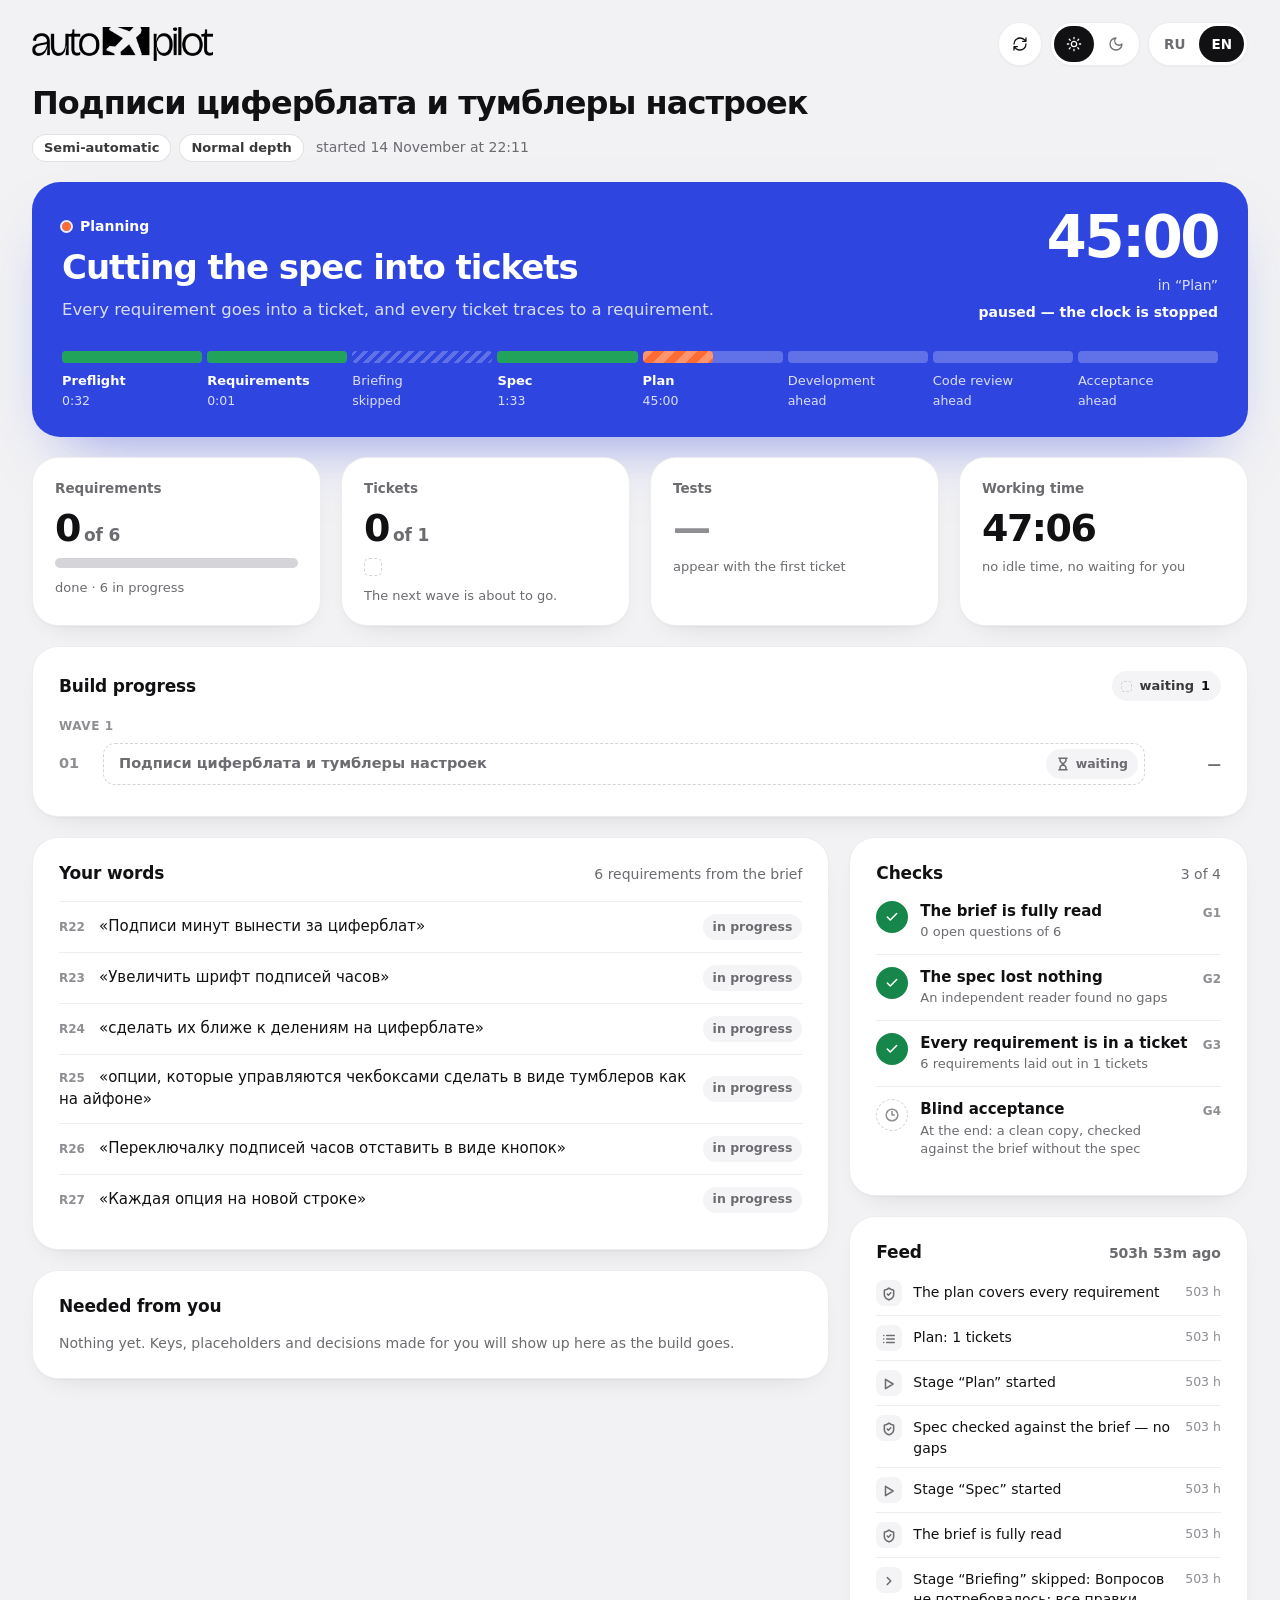
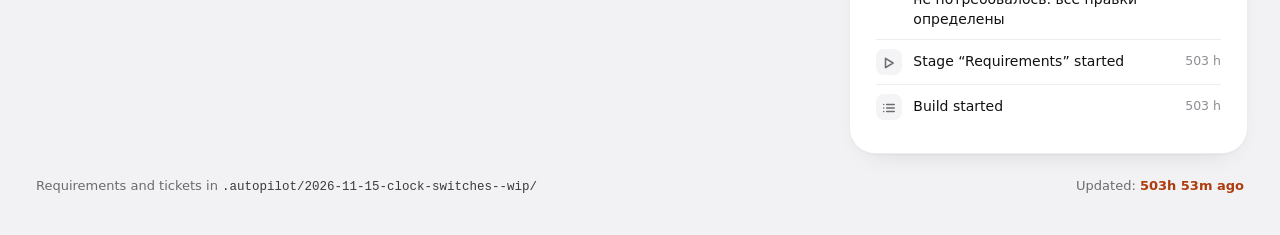
==== commit 984c9c67: "Autopilot: план сборки Autopilot-Run: 2026-11-15-clock-switches" ====
--- a/.autopilot/dashboard.html
+++ b/.autopilot/dashboard.html
@@ -341,7 +341,7 @@
      правке, снимок — на каждом вызове .autopilot/ap.py, и он же вписывает
      файл в страницу, так что снимок либо равен файлу, либо старше его.
      Между маркерами правит только ap.py; руками — никогда. -->
-<script>/*STATE-BEGIN*/window.STATE={"version": 2, "slug": "clock-layout-fixes", "dir": "2026-11-15-clock-layout-fixes", "title": "Выравнивание настроек и подписей минут", "mode": "semi", "depth": "normal", "tier": "T0", "briefFile": "2026-11-15-brief.md", "memoryFile": "AGENTS.md", "memoryOwner": "autopilot", "skillDir": "/Users/andrei/.agents/skills/autopilot", "baseCommit": "47399d9", "startedAt": "2026-11-15T00:32:39+03:00", "updatedAt": "2026-11-15T00:47:13+03:00", "finishedAt": "2026-11-15T00:47:13+03:00", "stages": [{"id": "preflight", "status": "done", "startedAt": "2026-11-15T00:32:39+03:00", "finishedAt": "2026-11-15T00:32:55+03:00"}, {"id": "manifest", "status": "done", "startedAt": "2026-11-15T00:32:55+03:00", "finishedAt": "2026-11-15T00:33:14+03:00"}, {"id": "briefing", "status": "done", "startedAt": "2026-11-15T00:33:14+03:00", "finishedAt": "2026-11-15T00:34:26+03:00"}, {"id": "spec", "status": "done", "startedAt": "2026-11-15T00:34:26+03:00", "finishedAt": "2026-11-15T00:36:08+03:00"}, {"id": "plan", "status": "done", "startedAt": "2026-11-15T00:36:08+03:00", "finishedAt": "2026-11-15T00:37:06+03:00"}, {"id": "build", "status": "done", "startedAt": "2026-11-15T00:37:06+03:00", "finishedAt": "2026-11-15T00:42:47+03:00"}, {"id": "review", "status": "done", "startedAt": "2026-11-15T00:42:47+03:00", "finishedAt": "2026-11-15T00:43:51+03:00"}, {"id": "final", "status": "done", "startedAt": "2026-11-15T00:43:51+03:00", "finishedAt": "2026-11-15T00:47:13+03:00"}], "requirements": {"total": 4, "done": 4, "inTicket": 0, "inSpec": 0, "placeholder": 0, "deferred": 0, "dropped": 0}, "tickets": [{"id": "01", "title": "Выравнивание настроек, циферблата и статуса", "requirements": ["R18", "R19", "R20", "G21"], "blockedBy": [], "wave": 1, "zone": ["index.html", "style.css", "script.js"], "review": "нет", "model": "обычная", "status": "done", "retries": 0, "repairs": 2, "startedAt": "2026-11-15T00:37:12+03:00", "repairFindings": ["Подписи минут пересекают часовые цифры в браузере", "Флажок цифрового времени стоит слева, остальные справа"], "finishedAt": "2026-11-15T00:42:43+03:00", "tests": {"passed": 5, "failed": 0}, "commit": "81a871b"}], "tests": {"passed": 5, "failed": 0}, "debt": {"placeholders": [], "assumptions": [], "emptyEnv": []}, "additions": [], "coverage": {"found": 1, "fixed": 1, "deferred": 0, "items": []}, "concerns": [], "blind": {"checked": 4, "matched": 4, "mismatches": []}, "beats": ["2026-11-15T00:32:39+03:00", "2026-11-15T00:32:55+03:00", "2026-11-15T00:33:11+03:00", "2026-11-15T00:33:14+03:00", "2026-11-15T00:33:23+03:00", "2026-11-15T00:34:13+03:00", "2026-11-15T00:34:26+03:00", "2026-11-15T00:36:04+03:00", "2026-11-15T00:36:08+03:00", "2026-11-15T00:36:32+03:00", "2026-11-15T00:36:35+03:00", "2026-11-15T00:36:37+03:00", "2026-11-15T00:37:04+03:00", "2026-11-15T00:37:06+03:00", "2026-11-15T00:37:12+03:00", "2026-11-15T00:39:32+03:00", "2026-11-15T00:41:47+03:00", "2026-11-15T00:42:43+03:00", "2026-11-15T00:42:47+03:00", "2026-11-15T00:43:51+03:00", "2026-11-15T00:45:47+03:00", "2026-11-15T00:45:50+03:00", "2026-11-15T00:47:00+03:00", "2026-11-15T00:47:13+03:00"], "rev": 25, "waiting": null, "waits": [{"kind": "briefing", "from": "2026-11-15T00:33:23+03:00", "to": "2026-11-15T00:34:13+03:00"}], "log": [{"t": "2026-11-15T00:32:39+03:00", "k": "init"}, {"t": "2026-11-15T00:32:55+03:00", "k": "stage", "id": "manifest", "act": "start"}, {"t": "2026-11-15T00:33:14+03:00", "k": "stage", "id": "briefing", "act": "start"}, {"t": "2026-11-15T00:33:23+03:00", "k": "ask", "kind": "briefing", "note": "Включать ли прежний баг текста статуса"}, {"t": "2026-11-15T00:34:13+03:00", "k": "answered", "kind": "briefing"}, {"t": "2026-11-15T00:34:26+03:00", "k": "gate", "g": "G1", "ok": true, "open": 0, "total": 4}, {"t": "2026-11-15T00:34:26+03:00", "k": "stage", "id": "spec", "act": "start"}, {"t": "2026-11-15T00:36:04+03:00", "k": "gate", "g": "G2", "ok": true, "found": 1, "fixed": 1, "deferred": 0}, {"t": "2026-11-15T00:36:08+03:00", "k": "stage", "id": "plan", "act": "start"}, {"t": "2026-11-15T00:36:32+03:00", "k": "tier", "v": "T0"}, {"t": "2026-11-15T00:36:35+03:00", "k": "tickets", "n": 1}, {"t": "2026-11-15T00:36:37+03:00", "k": "gate", "g": "G3", "ok": true, "problems": 0}, {"t": "2026-11-15T00:37:06+03:00", "k": "stage", "id": "build", "act": "start"}, {"t": "2026-11-15T00:37:12+03:00", "k": "ticket", "ids": ["01"], "act": "start"}, {"t": "2026-11-15T00:39:32+03:00", "k": "ticket", "ids": ["01"], "act": "repair", "note": "Подписи минут пересекают часовые цифры в браузере"}, {"t": "2026-11-15T00:41:47+03:00", "k": "ticket", "ids": ["01"], "act": "repair", "note": "Флажок цифрового времени стоит слева, остальные справа"}, {"t": "2026-11-15T00:42:43+03:00", "k": "ticket", "ids": ["01"], "act": "done", "tests": {"passed": 5, "failed": 0}}, {"t": "2026-11-15T00:42:47+03:00", "k": "stage", "id": "review", "act": "start"}, {"t": "2026-11-15T00:43:51+03:00", "k": "stage", "id": "final", "act": "start"}, {"t": "2026-11-15T00:45:47+03:00", "k": "gate", "g": "G4", "ok": true, "checked": 4, "matched": 4}, {"t": "2026-11-15T00:45:50+03:00", "k": "add", "key": "report", "n": 1}, {"t": "2026-11-15T00:47:00+03:00", "k": "tests", "passed": 5, "failed": 0}, {"t": "2026-11-15T00:47:13+03:00", "k": "finish", "result": "Выровнены карточки настроек и подписи циферблата; статус после ввода времени обновляется корректно", "problems": 0}], "reqList": [{"id": "R18", "text": "«Выровнять по высоте блоки \"Подписи часов\" и \"Минуты по кругу\"»", "status": "done"}, {"id": "R19", "text": "«У всех блоков опций вынести заголовок на рамку, как это сделано у блока \"Подписи часов\"»", "status": "done"}, {"id": "R20", "text": "«Подписи минут наезжают на деления циферблата и цифры. Необходимо поправить немного увеличив отступы.»", "status": "done"}, {"id": "G21", "text": "«Да, исправить вместе с ними»", "status": "done"}], "gates": {"G1": {"ok": true, "at": "2026-11-15T00:34:26+03:00", "open": 0, "total": 4}, "G2": {"ok": true, "at": "2026-11-15T00:36:04+03:00", "found": 1, "fixed": 1, "deferred": 0}, "G3": {"ok": true, "at": "2026-11-15T00:36:37+03:00", "problems": 0}, "G4": {"ok": true, "at": "2026-11-15T00:45:47+03:00", "checked": 4, "matched": 4}}, "result": "Выровнены карточки настроек и подписи циферблата; статус после ввода времени обновляется корректно", "blindRounds": 1, "report": ["Чистый клон прошёл проверку кода и 5 тестов; браузер заблокировал file://, поэтому его визуальная проверка выполнена отдельно в рабочей копии через localhost."]};/*STATE-END*/</script>
+<script>/*STATE-BEGIN*/window.STATE={"version": 2, "slug": "clock-switches", "dir": "2026-11-15-clock-switches--wip", "title": "Подписи циферблата и тумблеры настроек", "mode": "semi", "depth": "normal", "tier": "T0", "briefFile": "2026-11-15-brief.md", "memoryFile": "AGENTS.md", "memoryOwner": "autopilot", "skillDir": "/Users/andrei/.agents/skills/autopilot", "baseCommit": null, "startedAt": "2026-11-15T01:11:55+03:00", "updatedAt": "2026-11-15T01:14:01+03:00", "finishedAt": null, "stages": [{"id": "preflight", "status": "done", "startedAt": "2026-11-15T01:11:55+03:00", "finishedAt": "2026-11-15T01:12:27+03:00"}, {"id": "manifest", "status": "done", "startedAt": "2026-11-15T01:12:27+03:00", "finishedAt": "2026-11-15T01:12:28+03:00"}, {"id": "briefing", "status": "skipped", "startedAt": "2026-11-15T01:12:28+03:00", "finishedAt": "2026-11-15T01:12:28+03:00", "note": "Вопросов не потребовалось: все правки определены"}, {"id": "spec", "status": "done", "startedAt": "2026-11-15T01:12:28+03:00", "finishedAt": "2026-11-15T01:14:01+03:00"}, {"id": "plan", "status": "active", "startedAt": "2026-11-15T01:14:01+03:00"}, {"id": "build", "status": "pending"}, {"id": "review", "status": "pending"}, {"id": "final", "status": "pending"}], "requirements": {"total": 6, "done": 0, "inTicket": 6, "inSpec": 0, "placeholder": 0, "deferred": 0, "dropped": 0}, "tickets": [{"id": "01", "title": "Подписи циферблата и тумблеры настроек", "requirements": ["R22", "R23", "R24", "R25", "R26", "R27"], "blockedBy": [], "wave": 1, "zone": ["index.html", "style.css", "script.js"], "review": "нет", "model": "обычная", "status": "pending", "retries": 0, "repairs": 0}], "tests": null, "debt": {"placeholders": [], "assumptions": [], "emptyEnv": []}, "additions": [], "coverage": {"found": 0, "fixed": 0, "deferred": 0, "items": []}, "concerns": [], "blind": null, "beats": ["2026-11-15T01:11:55+03:00", "2026-11-15T01:12:27+03:00", "2026-11-15T01:12:28+03:00", "2026-11-15T01:14:01+03:00"], "rev": 13, "waiting": null, "waits": [], "log": [{"t": "2026-11-15T01:11:55+03:00", "k": "init"}, {"t": "2026-11-15T01:12:27+03:00", "k": "stage", "id": "manifest", "act": "start"}, {"t": "2026-11-15T01:12:28+03:00", "k": "stage", "id": "briefing", "act": "skip", "note": "Вопросов не потребовалось: все правки определены"}, {"t": "2026-11-15T01:12:28+03:00", "k": "gate", "g": "G1", "ok": true, "open": 0, "total": 6}, {"t": "2026-11-15T01:12:28+03:00", "k": "stage", "id": "spec", "act": "start"}, {"t": "2026-11-15T01:14:01+03:00", "k": "gate", "g": "G2", "ok": true, "found": 0, "fixed": 0, "deferred": 0}, {"t": "2026-11-15T01:14:01+03:00", "k": "stage", "id": "plan", "act": "start"}, {"t": "2026-11-15T01:14:01+03:00", "k": "tier", "v": "T0"}, {"t": "2026-11-15T01:14:01+03:00", "k": "tickets", "n": 1}, {"t": "2026-11-15T01:14:01+03:00", "k": "gate", "g": "G3", "ok": true, "problems": 0}], "reqList": [{"id": "R22", "text": "«Подписи минут вынести за циферблат»", "status": "in-ticket"}, {"id": "R23", "text": "«Увеличить шрифт подписей часов»", "status": "in-ticket"}, {"id": "R24", "text": "«сделать их ближе к делениям на циферблате»", "status": "in-ticket"}, {"id": "R25", "text": "«опции, которые управляются чекбоксами сделать в виде тумблеров как на айфоне»", "status": "in-ticket"}, {"id": "R26", "text": "«Переключалку подписей часов отставить в виде кнопок»", "status": "in-ticket"}, {"id": "R27", "text": "«Каждая опция на новой строке»", "status": "in-ticket"}], "gates": {"G1": {"ok": true, "at": "2026-11-15T01:12:28+03:00", "open": 0, "total": 6}, "G2": {"ok": true, "at": "2026-11-15T01:14:01+03:00", "found": 0, "fixed": 0, "deferred": 0}, "G3": {"ok": true, "at": "2026-11-15T01:14:01+03:00", "problems": 0}}, "result": null};/*STATE-END*/</script>
 <script src="state.js"></script>
 
 <script>
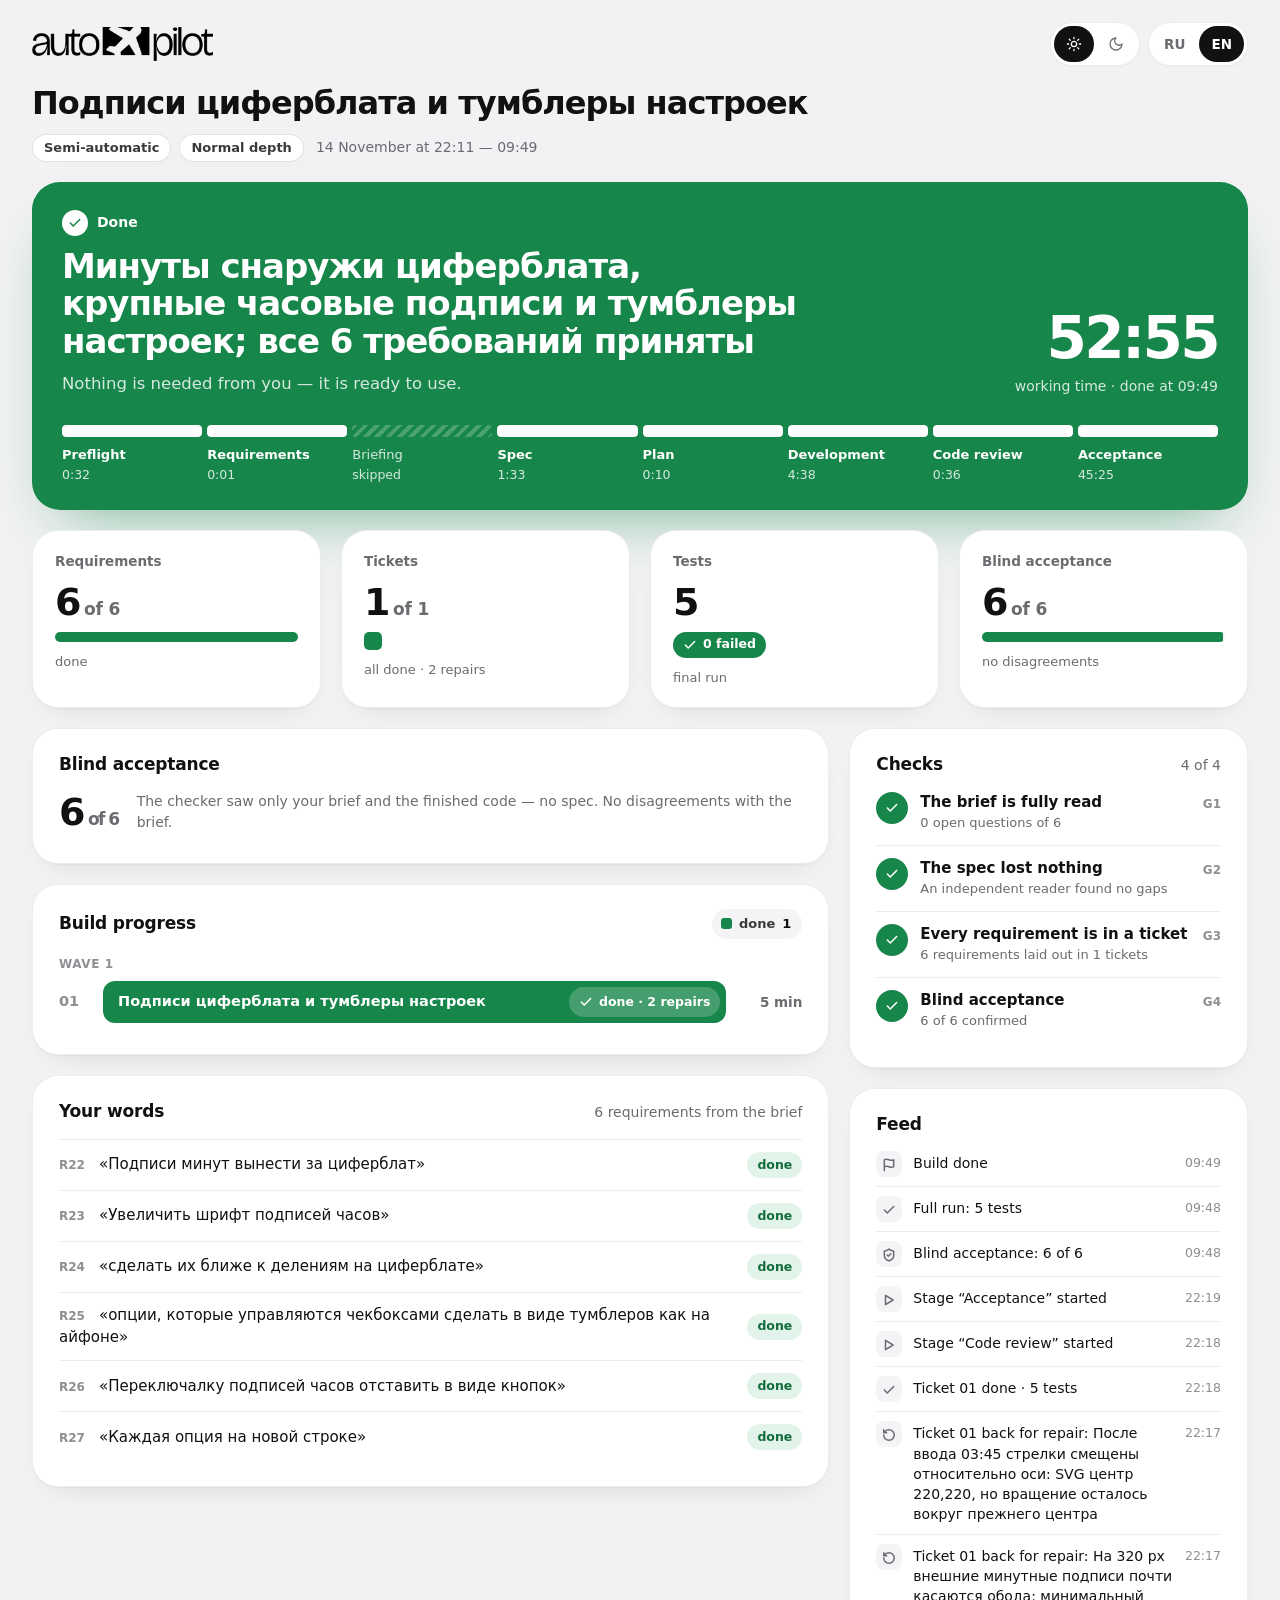
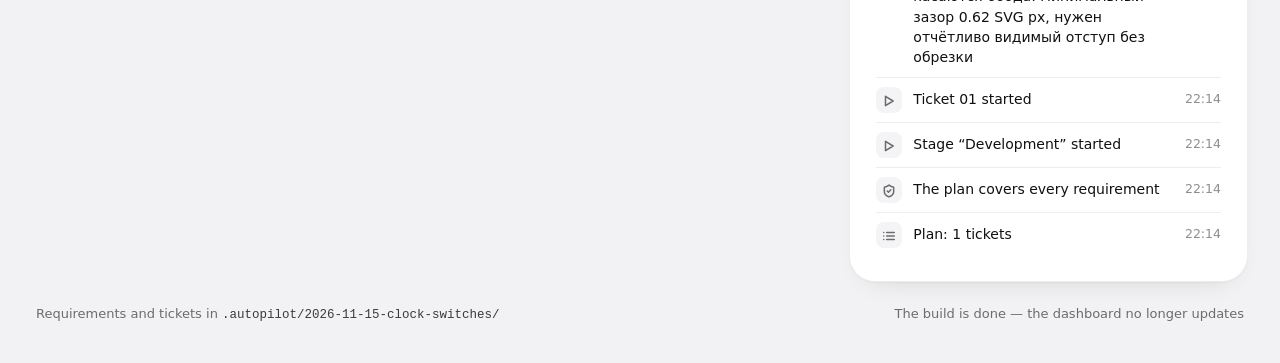
==== commit e1b2750d: "Autopilot: сборка сдана Autopilot-Run: 2026-11-15-clock-switches" ====
--- a/.autopilot/dashboard.html
+++ b/.autopilot/dashboard.html
@@ -341,7 +341,7 @@
      правке, снимок — на каждом вызове .autopilot/ap.py, и он же вписывает
      файл в страницу, так что снимок либо равен файлу, либо старше его.
      Между маркерами правит только ap.py; руками — никогда. -->
-<script>/*STATE-BEGIN*/window.STATE={"version": 2, "slug": "clock-switches", "dir": "2026-11-15-clock-switches--wip", "title": "Подписи циферблата и тумблеры настроек", "mode": "semi", "depth": "normal", "tier": "T0", "briefFile": "2026-11-15-brief.md", "memoryFile": "AGENTS.md", "memoryOwner": "autopilot", "skillDir": "/Users/andrei/.agents/skills/autopilot", "baseCommit": null, "startedAt": "2026-11-15T01:11:55+03:00", "updatedAt": "2026-11-15T01:14:01+03:00", "finishedAt": null, "stages": [{"id": "preflight", "status": "done", "startedAt": "2026-11-15T01:11:55+03:00", "finishedAt": "2026-11-15T01:12:27+03:00"}, {"id": "manifest", "status": "done", "startedAt": "2026-11-15T01:12:27+03:00", "finishedAt": "2026-11-15T01:12:28+03:00"}, {"id": "briefing", "status": "skipped", "startedAt": "2026-11-15T01:12:28+03:00", "finishedAt": "2026-11-15T01:12:28+03:00", "note": "Вопросов не потребовалось: все правки определены"}, {"id": "spec", "status": "done", "startedAt": "2026-11-15T01:12:28+03:00", "finishedAt": "2026-11-15T01:14:01+03:00"}, {"id": "plan", "status": "active", "startedAt": "2026-11-15T01:14:01+03:00"}, {"id": "build", "status": "pending"}, {"id": "review", "status": "pending"}, {"id": "final", "status": "pending"}], "requirements": {"total": 6, "done": 0, "inTicket": 6, "inSpec": 0, "placeholder": 0, "deferred": 0, "dropped": 0}, "tickets": [{"id": "01", "title": "Подписи циферблата и тумблеры настроек", "requirements": ["R22", "R23", "R24", "R25", "R26", "R27"], "blockedBy": [], "wave": 1, "zone": ["index.html", "style.css", "script.js"], "review": "нет", "model": "обычная", "status": "pending", "retries": 0, "repairs": 0}], "tests": null, "debt": {"placeholders": [], "assumptions": [], "emptyEnv": []}, "additions": [], "coverage": {"found": 0, "fixed": 0, "deferred": 0, "items": []}, "concerns": [], "blind": null, "beats": ["2026-11-15T01:11:55+03:00", "2026-11-15T01:12:27+03:00", "2026-11-15T01:12:28+03:00", "2026-11-15T01:14:01+03:00"], "rev": 13, "waiting": null, "waits": [], "log": [{"t": "2026-11-15T01:11:55+03:00", "k": "init"}, {"t": "2026-11-15T01:12:27+03:00", "k": "stage", "id": "manifest", "act": "start"}, {"t": "2026-11-15T01:12:28+03:00", "k": "stage", "id": "briefing", "act": "skip", "note": "Вопросов не потребовалось: все правки определены"}, {"t": "2026-11-15T01:12:28+03:00", "k": "gate", "g": "G1", "ok": true, "open": 0, "total": 6}, {"t": "2026-11-15T01:12:28+03:00", "k": "stage", "id": "spec", "act": "start"}, {"t": "2026-11-15T01:14:01+03:00", "k": "gate", "g": "G2", "ok": true, "found": 0, "fixed": 0, "deferred": 0}, {"t": "2026-11-15T01:14:01+03:00", "k": "stage", "id": "plan", "act": "start"}, {"t": "2026-11-15T01:14:01+03:00", "k": "tier", "v": "T0"}, {"t": "2026-11-15T01:14:01+03:00", "k": "tickets", "n": 1}, {"t": "2026-11-15T01:14:01+03:00", "k": "gate", "g": "G3", "ok": true, "problems": 0}], "reqList": [{"id": "R22", "text": "«Подписи минут вынести за циферблат»", "status": "in-ticket"}, {"id": "R23", "text": "«Увеличить шрифт подписей часов»", "status": "in-ticket"}, {"id": "R24", "text": "«сделать их ближе к делениям на циферблате»", "status": "in-ticket"}, {"id": "R25", "text": "«опции, которые управляются чекбоксами сделать в виде тумблеров как на айфоне»", "status": "in-ticket"}, {"id": "R26", "text": "«Переключалку подписей часов отставить в виде кнопок»", "status": "in-ticket"}, {"id": "R27", "text": "«Каждая опция на новой строке»", "status": "in-ticket"}], "gates": {"G1": {"ok": true, "at": "2026-11-15T01:12:28+03:00", "open": 0, "total": 6}, "G2": {"ok": true, "at": "2026-11-15T01:14:01+03:00", "found": 0, "fixed": 0, "deferred": 0}, "G3": {"ok": true, "at": "2026-11-15T01:14:01+03:00", "problems": 0}}, "result": null};/*STATE-END*/</script>
+<script>/*STATE-BEGIN*/window.STATE={"version": 2, "slug": "clock-switches", "dir": "2026-11-15-clock-switches", "title": "Подписи циферблата и тумблеры настроек", "mode": "semi", "depth": "normal", "tier": "T0", "briefFile": "2026-11-15-brief.md", "memoryFile": "AGENTS.md", "memoryOwner": "autopilot", "skillDir": "/Users/andrei/.agents/skills/autopilot", "baseCommit": "984c9c6", "startedAt": "2026-11-15T01:11:55+03:00", "updatedAt": "2026-11-15T12:49:19+03:00", "finishedAt": "2026-11-15T12:49:19+03:00", "stages": [{"id": "preflight", "status": "done", "startedAt": "2026-11-15T01:11:55+03:00", "finishedAt": "2026-11-15T01:12:27+03:00"}, {"id": "manifest", "status": "done", "startedAt": "2026-11-15T01:12:27+03:00", "finishedAt": "2026-11-15T01:12:28+03:00"}, {"id": "briefing", "status": "skipped", "startedAt": "2026-11-15T01:12:28+03:00", "finishedAt": "2026-11-15T01:12:28+03:00", "note": "Вопросов не потребовалось: все правки определены"}, {"id": "spec", "status": "done", "startedAt": "2026-11-15T01:12:28+03:00", "finishedAt": "2026-11-15T01:14:01+03:00"}, {"id": "plan", "status": "done", "startedAt": "2026-11-15T01:14:01+03:00", "finishedAt": "2026-11-15T01:14:11+03:00"}, {"id": "build", "status": "done", "startedAt": "2026-11-15T01:14:11+03:00", "finishedAt": "2026-11-15T01:18:49+03:00"}, {"id": "review", "status": "done", "startedAt": "2026-11-15T01:18:49+03:00", "finishedAt": "2026-11-15T01:19:25+03:00"}, {"id": "final", "status": "done", "startedAt": "2026-11-15T01:19:25+03:00", "finishedAt": "2026-11-15T12:49:19+03:00"}], "requirements": {"total": 6, "done": 6, "inTicket": 0, "inSpec": 0, "placeholder": 0, "deferred": 0, "dropped": 0}, "tickets": [{"id": "01", "title": "Подписи циферблата и тумблеры настроек", "requirements": ["R22", "R23", "R24", "R25", "R26", "R27"], "blockedBy": [], "wave": 1, "zone": ["index.html", "style.css", "script.js"], "review": "нет", "model": "обычная", "status": "done", "retries": 0, "repairs": 2, "startedAt": "2026-11-15T01:14:11+03:00", "repairFindings": ["На 320 px внешние минутные подписи почти касаются обода: минимальный зазор 0.62 SVG px, нужен отчётливо видимый отступ без обрезки", "После ввода 03:45 стрелки смещены относительно оси: SVG центр 220,220, но вращение осталось вокруг прежнего центра"], "finishedAt": "2026-11-15T01:18:49+03:00", "tests": {"passed": 5, "failed": 0}, "commit": "33b3ef8"}], "tests": {"passed": 5, "failed": 0}, "debt": {"placeholders": [], "assumptions": [], "emptyEnv": []}, "additions": [], "coverage": {"found": 0, "fixed": 0, "deferred": 0, "items": []}, "concerns": [], "blind": {"checked": 6, "matched": 6, "mismatches": []}, "beats": ["2026-11-15T01:11:55+03:00", "2026-11-15T01:12:27+03:00", "2026-11-15T01:12:28+03:00", "2026-11-15T01:14:01+03:00", "2026-11-15T01:14:11+03:00", "2026-11-15T01:17:08+03:00", "2026-11-15T01:17:42+03:00", "2026-11-15T01:18:49+03:00", "2026-11-15T01:19:25+03:00", "2026-11-15T12:48:54+03:00", "2026-11-15T12:48:55+03:00", "2026-11-15T12:49:19+03:00"], "rev": 26, "waiting": null, "waits": [], "log": [{"t": "2026-11-15T01:11:55+03:00", "k": "init"}, {"t": "2026-11-15T01:12:27+03:00", "k": "stage", "id": "manifest", "act": "start"}, {"t": "2026-11-15T01:12:28+03:00", "k": "stage", "id": "briefing", "act": "skip", "note": "Вопросов не потребовалось: все правки определены"}, {"t": "2026-11-15T01:12:28+03:00", "k": "gate", "g": "G1", "ok": true, "open": 0, "total": 6}, {"t": "2026-11-15T01:12:28+03:00", "k": "stage", "id": "spec", "act": "start"}, {"t": "2026-11-15T01:14:01+03:00", "k": "gate", "g": "G2", "ok": true, "found": 0, "fixed": 0, "deferred": 0}, {"t": "2026-11-15T01:14:01+03:00", "k": "stage", "id": "plan", "act": "start"}, {"t": "2026-11-15T01:14:01+03:00", "k": "tier", "v": "T0"}, {"t": "2026-11-15T01:14:01+03:00", "k": "tickets", "n": 1}, {"t": "2026-11-15T01:14:01+03:00", "k": "gate", "g": "G3", "ok": true, "problems": 0}, {"t": "2026-11-15T01:14:11+03:00", "k": "stage", "id": "build", "act": "start"}, {"t": "2026-11-15T01:14:11+03:00", "k": "ticket", "ids": ["01"], "act": "start"}, {"t": "2026-11-15T01:17:08+03:00", "k": "ticket", "ids": ["01"], "act": "repair", "note": "На 320 px внешние минутные подписи почти касаются обода: минимальный зазор 0.62 SVG px, нужен отчётливо видимый отступ без обрезки"}, {"t": "2026-11-15T01:17:42+03:00", "k": "ticket", "ids": ["01"], "act": "repair", "note": "После ввода 03:45 стрелки смещены относительно оси: SVG центр 220,220, но вращение осталось вокруг прежнего центра"}, {"t": "2026-11-15T01:18:49+03:00", "k": "ticket", "ids": ["01"], "act": "done", "tests": {"passed": 5, "failed": 0}}, {"t": "2026-11-15T01:18:49+03:00", "k": "stage", "id": "review", "act": "start"}, {"t": "2026-11-15T01:19:25+03:00", "k": "stage", "id": "final", "act": "start"}, {"t": "2026-11-15T12:48:54+03:00", "k": "gate", "g": "G4", "ok": true, "checked": 6, "matched": 6}, {"t": "2026-11-15T12:48:55+03:00", "k": "tests", "passed": 5, "failed": 0}, {"t": "2026-11-15T12:49:19+03:00", "k": "finish", "result": "Минуты снаружи циферблата, крупные часовые подписи и тумблеры настроек; все 6 требований приняты", "problems": 0}], "reqList": [{"id": "R22", "text": "«Подписи минут вынести за циферблат»", "status": "done"}, {"id": "R23", "text": "«Увеличить шрифт подписей часов»", "status": "done"}, {"id": "R24", "text": "«сделать их ближе к делениям на циферблате»", "status": "done"}, {"id": "R25", "text": "«опции, которые управляются чекбоксами сделать в виде тумблеров как на айфоне»", "status": "done"}, {"id": "R26", "text": "«Переключалку подписей часов отставить в виде кнопок»", "status": "done"}, {"id": "R27", "text": "«Каждая опция на новой строке»", "status": "done"}], "gates": {"G1": {"ok": true, "at": "2026-11-15T01:12:28+03:00", "open": 0, "total": 6}, "G2": {"ok": true, "at": "2026-11-15T01:14:01+03:00", "found": 0, "fixed": 0, "deferred": 0}, "G3": {"ok": true, "at": "2026-11-15T01:14:01+03:00", "problems": 0}, "G4": {"ok": true, "at": "2026-11-15T12:48:54+03:00", "checked": 6, "matched": 6}}, "result": "Минуты снаружи циферблата, крупные часовые подписи и тумблеры настроек; все 6 требований приняты", "blindRounds": 1};/*STATE-END*/</script>
 <script src="state.js"></script>
 
 <script>
